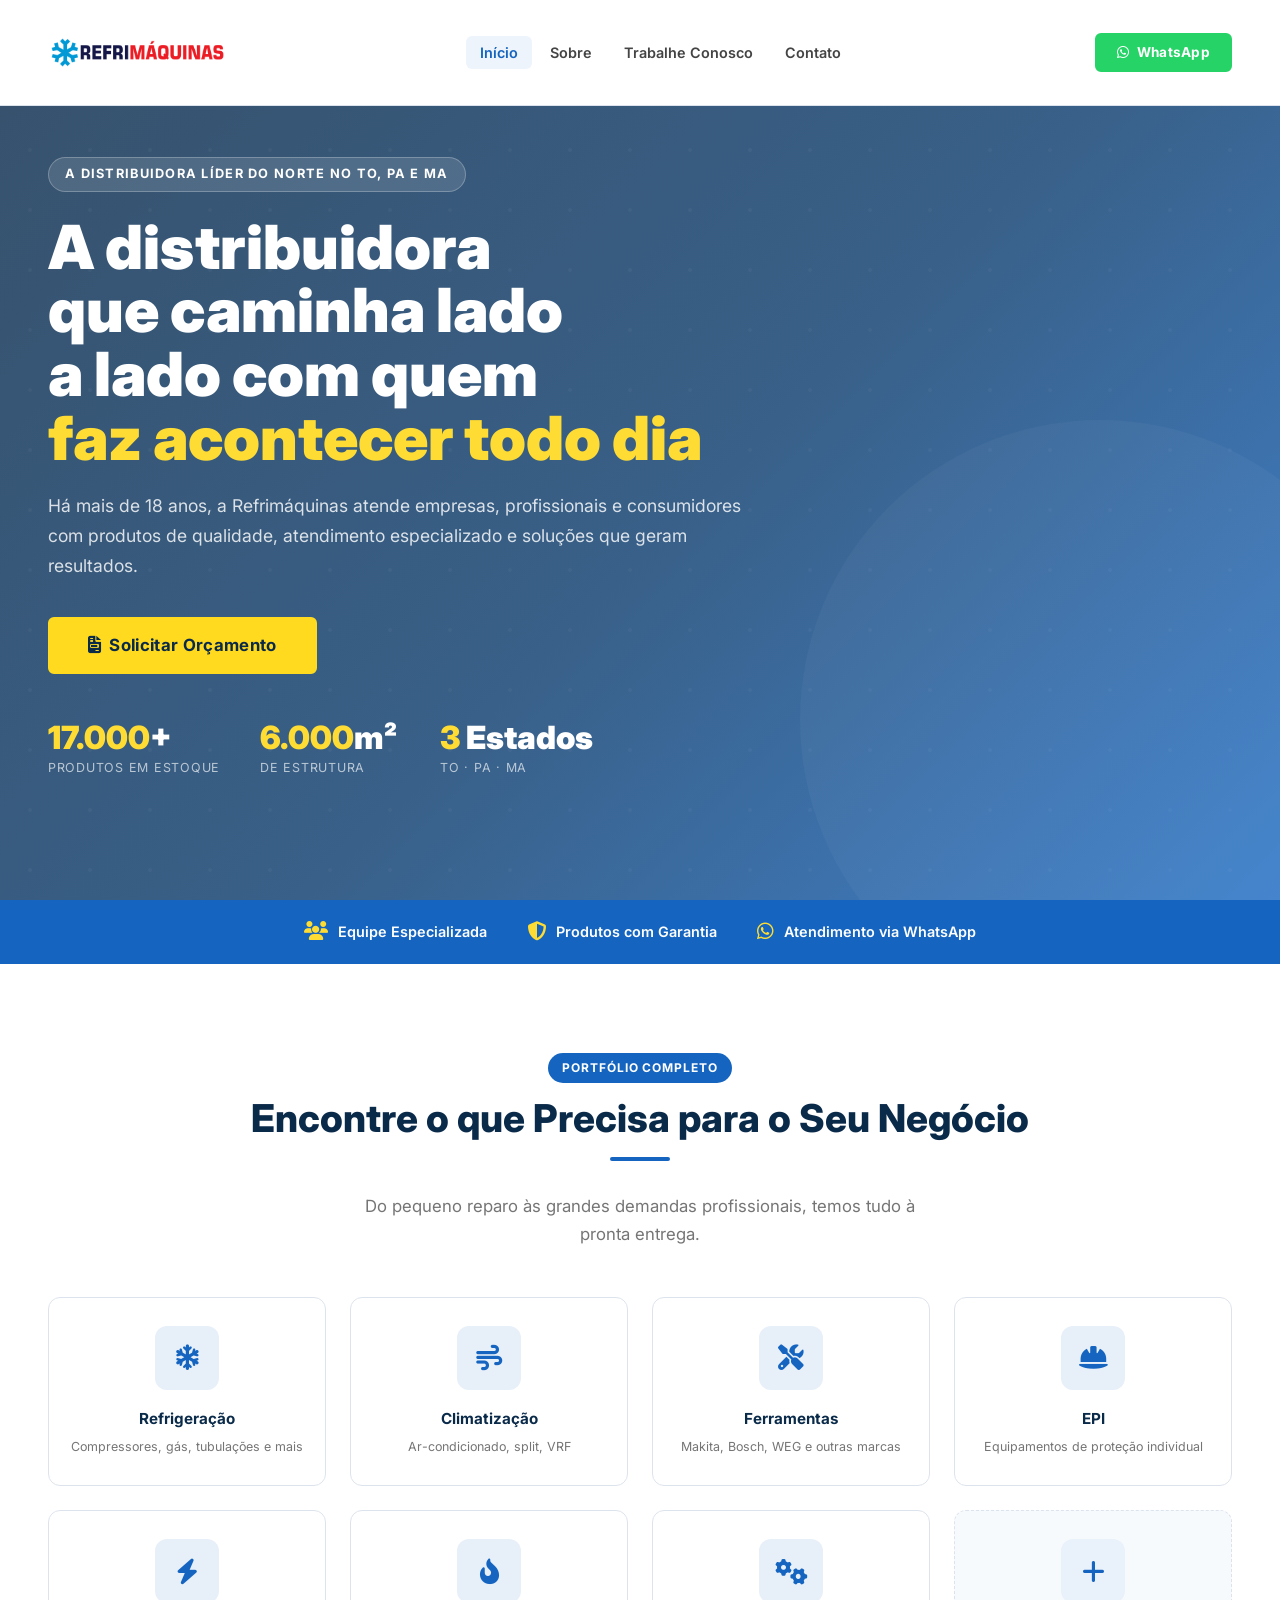
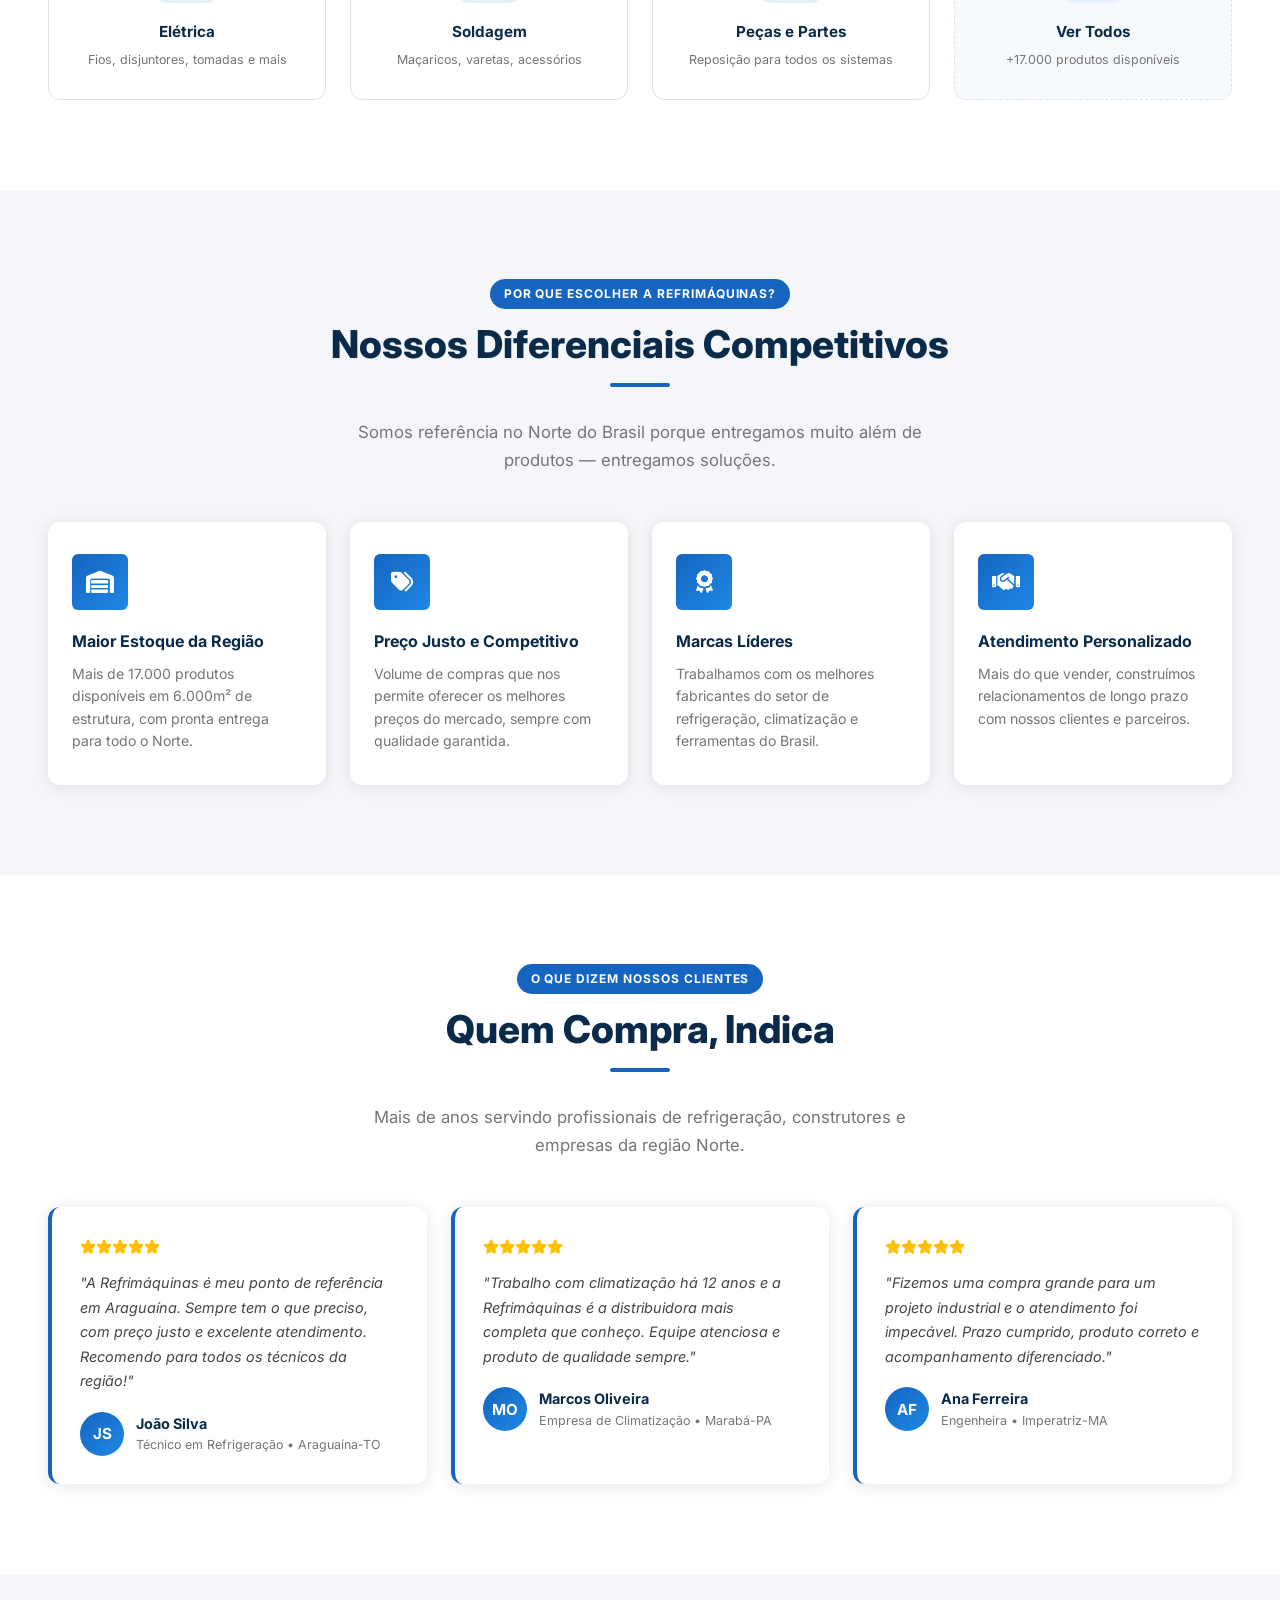
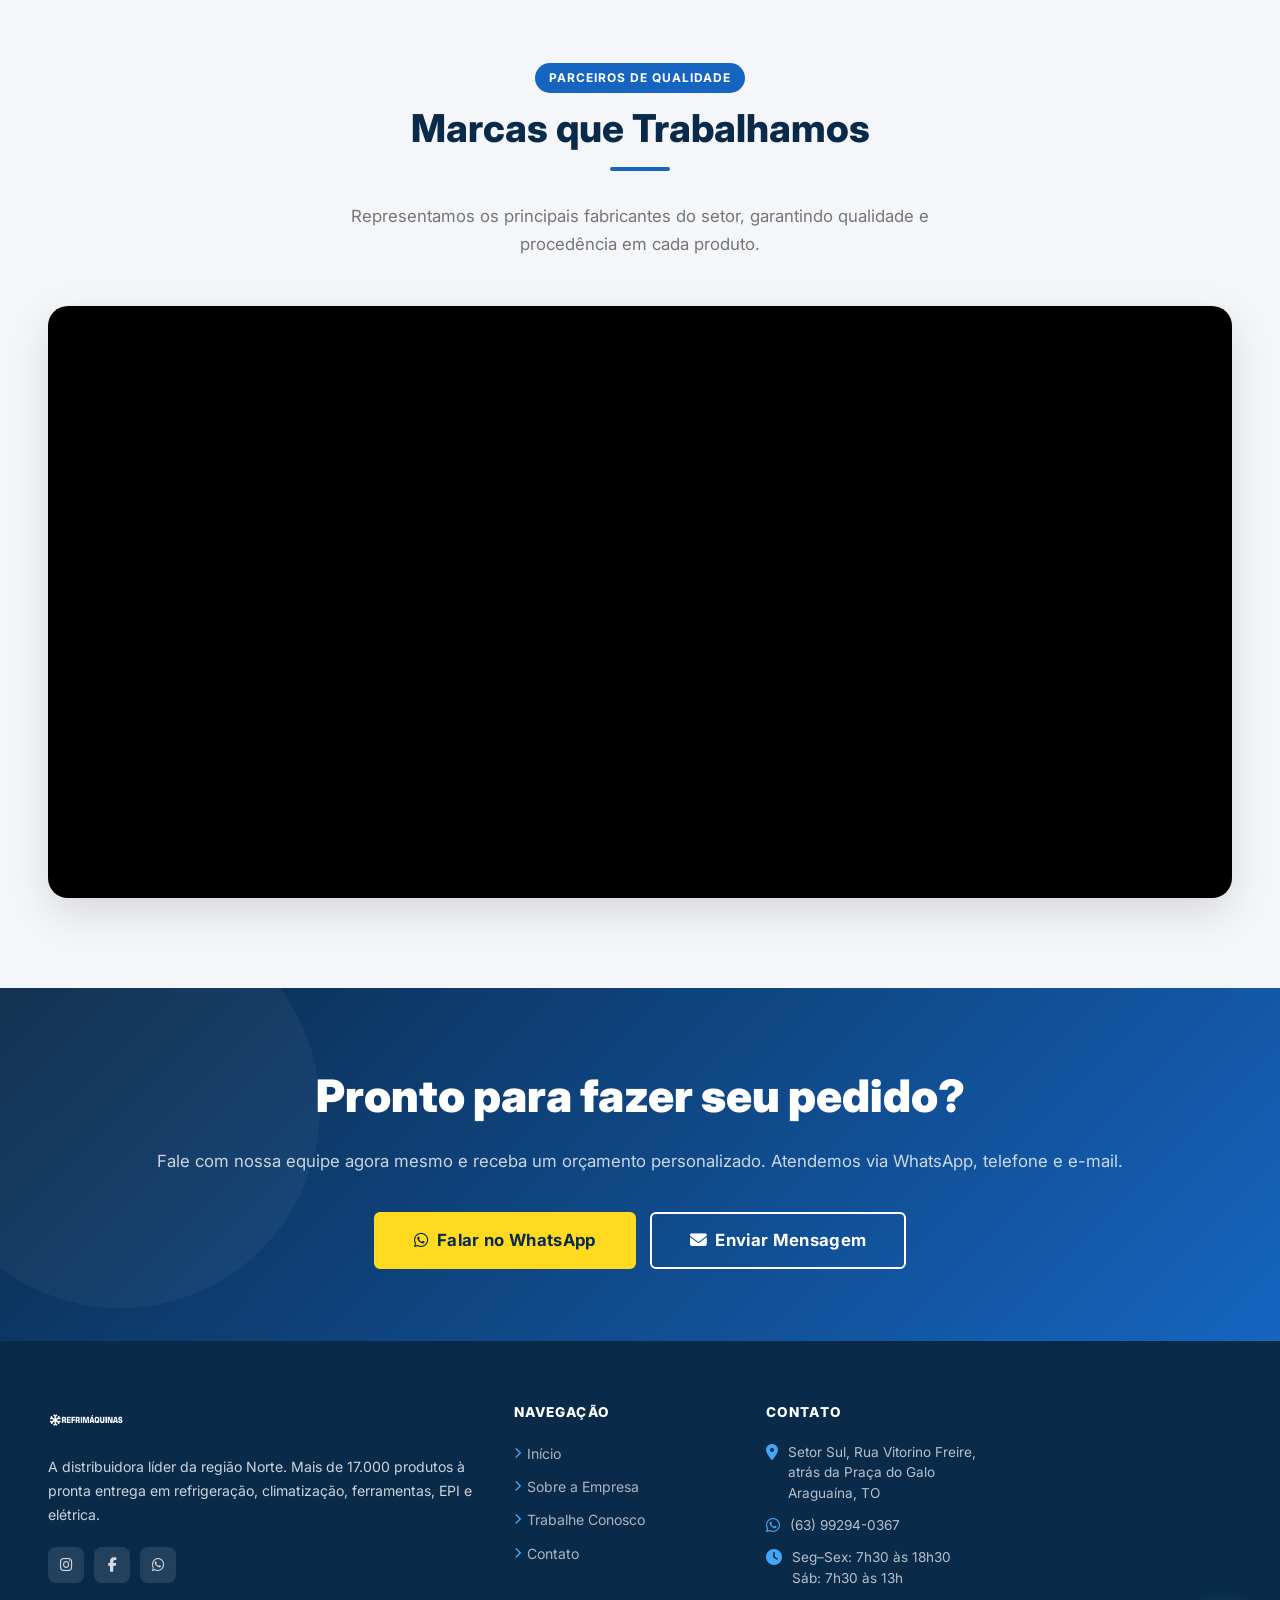
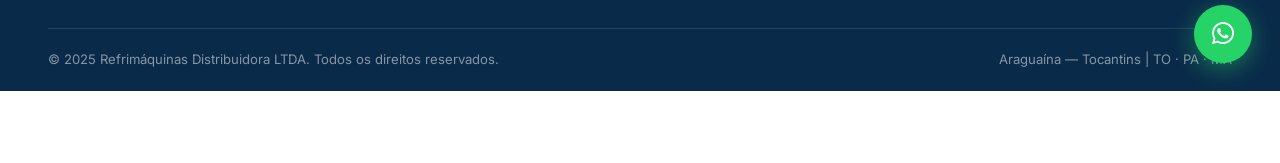
==== index.html @ 296f4c6d "Add files via upload" ====
<!DOCTYPE html>
<html lang="pt-BR">
<head>
  <meta charset="UTF-8" />
  <meta name="viewport" content="width=device-width, initial-scale=1.0" />
  <meta name="description" content="Refrimáquinas Distribuidora — A maior distribuidora de peças e equipamentos para refrigeração, climatização, ferramentas, EPI e elétrica da região Norte. +17.000 produtos à pronta entrega em Araguaína-TO." />
  <meta name="keywords" content="refrigeração, climatização, compressores, ferramentas, EPI, elétrica, distribuidora, Araguaína, Tocantins, Pará, Maranhão" />
  <meta property="og:title" content="Refrimáquinas Distribuidora — Líder em Refrigeração no Norte" />
  <meta property="og:description" content="+17.000 produtos à pronta entrega. A maior distribuidora da região Norte. Refrigeração, Máquinas, Ferramentas, EPI e Elétrica." />
  <meta property="og:type" content="website" />
  <title>Refrimáquinas Distribuidora | Refrigeração, Ferramentas e Equipamentos — Araguaína-TO</title>

  <!-- Fonts & Icons -->
  <link rel="preconnect" href="https://fonts.googleapis.com" />
  <link rel="preconnect" href="https://fonts.gstatic.com" crossorigin />
  <link href="https://fonts.googleapis.com/css2?family=Inter:wght@400;500;600;700;800;900&display=swap" rel="stylesheet" />
  <link rel="stylesheet" href="https://cdn.jsdelivr.net/npm/@fortawesome/fontawesome-free@6.4.0/css/all.min.css" />

  <!-- Estilos -->
  <link rel="stylesheet" href="css/style.css" />
</head>
<body>

<!-- ========== NAVBAR ========== -->
<nav class="navbar" role="navigation" aria-label="Menu principal">
  <div class="container">
    <div class="navbar-inner">

      <a href="index.html" class="navbar-logo" aria-label="Refrimáquinas - Página inicial">
        <img src="img/logo.png" alt="Refrimáquinas Distribuidora" class="navbar-logo-img" />
      </a>

      <ul class="navbar-menu">
        <li><a href="index.html" class="ativo">Início</a></li>
        <li><a href="sobre.html">Sobre</a></li>
        <!-- <li><a href="produtos.html">Produtos</a></li> -->
        <!-- <li><a href="blog.html">Blog</a></li> -->
        <li><a href="trabalhe-conosco.html">Trabalhe Conosco</a></li>
        <li><a href="contato.html">Contato</a></li>
      </ul>

      <div class="navbar-cta">
        <a href="https://wa.me/5563992940367" target="_blank" rel="noopener" class="btn btn-whatsapp btn-sm">
          <i class="fab fa-whatsapp"></i> WhatsApp
        </a>
      </div>

      <button class="navbar-toggle" aria-label="Abrir menu" aria-expanded="false">
        <i class="fas fa-bars"></i>
      </button>
    </div>
  </div>

  <!-- Mobile menu -->
  <nav class="mobile-menu" aria-label="Menu mobile">
    <a href="index.html">Início</a>
    <a href="sobre.html">Sobre</a>
    <!-- <a href="produtos.html">Produtos</a> -->
    <a href="blog.html">Blog</a>
    <a href="trabalhe-conosco.html">Trabalhe Conosco</a>
    <a href="contato.html">Contato</a>
    <div class="mobile-menu-cta">
      <a href="https://wa.me/5563992940367" target="_blank" rel="noopener" class="btn btn-whatsapp">
        <i class="fab fa-whatsapp"></i> Falar no WhatsApp
      </a>
      <a href="contato.html" class="btn btn-outline-azul">Solicitar Orçamento</a>
    </div>
  </nav>
</nav>

<!-- ========== HERO ========== -->
<section class="hero" aria-label="Apresentação da empresa">
  <div class="container">
    <div class="hero-content">
      <div class="hero-badge">
        A Distribuidora Líder do Norte no TO, PA e MA
      </div>

      <h1 class="hero-title">
        <span class="hero-title-line">A distribuidora</span>
        <span class="hero-title-line">que caminha lado a lado com quem</span>
        <span class="hero-title-line hero-title-highlight">faz acontecer todo dia</span>
      </h1>

      <p class="hero-desc">
        Há mais de 18 anos, a Refrimáquinas atende empresas, profissionais e consumidores com produtos de qualidade, atendimento especializado e soluções que geram resultados.
      </p>

      <div class="hero-cta">
        <a href="contato.html" class="btn btn-laranja btn-lg">
          <i class="fas fa-file-invoice"></i> Solicitar Orçamento
        </a>
        <!-- <a href="produtos.html" class="btn btn-outline btn-lg">
          <i class="fas fa-box-open"></i> Ver Produtos
        </a> -->
      </div>

      <div class="hero-stats">
        <div class="hero-stat">
          <div class="hero-stat-num"><span data-target="17000" data-suffix="">17.000</span><span style="color:var(--branco);">+</span></div>
          <div class="hero-stat-label">Produtos em estoque</div>
        </div>
        <div class="hero-stat">
          <div class="hero-stat-num"><span data-target="6000" data-suffix="">6.000</span>m²</div>
          <div class="hero-stat-label">De estrutura</div>
        </div>
        <div class="hero-stat">
          <div class="hero-stat-num"><span data-target="3" data-suffix="">3</span> Estados</div>
          <div class="hero-stat-label">TO · PA · MA</div>
        </div>
      </div>
    </div>
  </div>


</section>

<!-- ========== BENEFITS STRIP ========== -->
<div class="benefits-strip" aria-label="Diferenciais rápidos">
  <div class="container">
    <div class="benefits-strip-inner" style="justify-content:center;">
      <div class="benefit-item"><i class="fas fa-users"></i> Equipe Especializada</div>
      <div class="benefit-item"><i class="fas fa-shield-halved"></i> Produtos com Garantia</div>
      <div class="benefit-item"><i class="fab fa-whatsapp"></i> Atendimento via WhatsApp</div>
    </div>
  </div>
</div>

<!-- ========== CATEGORIAS ========== -->
<section class="section-padding" aria-labelledby="cats-title">
  <div class="container">
    <div class="text-center">
      <span class="badge">Portfólio Completo</span>
      <h2 class="section-title" id="cats-title">Encontre o que Precisa para o Seu Negócio</h2>
      <div class="divider"></div>
      <p class="section-subtitle">Do pequeno reparo às grandes demandas profissionais, temos tudo à pronta entrega.</p>
    </div>

    <div class="cats-grid animate-on-scroll">
      <a href="https://wa.me/5563992940367?text=Olá! Tenho interesse em produtos de Refrigeração." target="_blank" rel="noopener" class="cat-card">
        <div class="cat-icon"><i class="fas fa-snowflake"></i></div>
        <div class="cat-name">Refrigeração</div>
        <div class="cat-count">Compressores, gás, tubulações e mais</div>
      </a>
      <a href="https://wa.me/5563992940367?text=Olá! Tenho interesse em produtos de Climatização." target="_blank" rel="noopener" class="cat-card">
        <div class="cat-icon"><i class="fas fa-wind"></i></div>
        <div class="cat-name">Climatização</div>
        <div class="cat-count">Ar-condicionado, split, VRF</div>
      </a>
      <a href="https://wa.me/5563992940367?text=Olá! Tenho interesse em Ferramentas." target="_blank" rel="noopener" class="cat-card">
        <div class="cat-icon"><i class="fas fa-screwdriver-wrench"></i></div>
        <div class="cat-name">Ferramentas</div>
        <div class="cat-count">Makita, Bosch, WEG e outras marcas</div>
      </a>
      <a href="https://wa.me/5563992940367?text=Olá! Tenho interesse na linha de EPIs." target="_blank" rel="noopener" class="cat-card">
        <div class="cat-icon"><i class="fas fa-hard-hat"></i></div>
        <div class="cat-name">EPI</div>
        <div class="cat-count">Equipamentos de proteção individual</div>
      </a>
      <a href="https://wa.me/5563992940367?text=Olá! Tenho interesse em materiais Elétricos." target="_blank" rel="noopener" class="cat-card">
        <div class="cat-icon"><i class="fas fa-bolt"></i></div>
        <div class="cat-name">Elétrica</div>
        <div class="cat-count">Fios, disjuntores, tomadas e mais</div>
      </a>
      <a href="https://wa.me/5563992940367?text=Olá! Tenho interesse em itens de Soldagem." target="_blank" rel="noopener" class="cat-card">
        <div class="cat-icon"><i class="fas fa-fire-flame-curved"></i></div>
        <div class="cat-name">Soldagem</div>
        <div class="cat-count">Maçaricos, varetas, acessórios</div>
      </a>
      <a href="https://wa.me/5563992940367?text=Olá! Tenho interesse em Peças e Partes." target="_blank" rel="noopener" class="cat-card">
        <div class="cat-icon"><i class="fas fa-gears"></i></div>
        <div class="cat-name">Peças e Partes</div>
        <div class="cat-count">Reposição para todos os sistemas</div>
      </a>
      <a href="https://wa.me/5563992940367?text=Olá! Gostaria de consultar o catálogo completo de produtos." target="_blank" rel="noopener" class="cat-card" style="border-style: dashed; background: rgba(21,101,192,.03);">
        <div class="cat-icon" style="background:rgba(21,101,192,.06)"><i class="fas fa-plus"></i></div>
        <div class="cat-name">Ver Todos</div>
        <div class="cat-count">+17.000 produtos disponíveis</div>
      </a>
    </div>
  </div>
</section>

<!-- ========== DIFERENCIAIS ========== -->
<section class="section-padding diferenciais-bg" aria-labelledby="dif-title">
  <div class="container">
    <div class="text-center">
      <span class="badge badge-laranja">Por que escolher a Refrimáquinas?</span>
      <h2 class="section-title" id="dif-title">Nossos Diferenciais Competitivos</h2>
      <div class="divider"></div>
      <p class="section-subtitle">Somos referência no Norte do Brasil porque entregamos muito além de produtos — entregamos soluções.</p>
    </div>

    <div class="dif-grid animate-on-scroll">
      <div class="dif-card">
        <div class="dif-icon"><i class="fas fa-warehouse"></i></div>
        <div class="dif-title">Maior Estoque da Região</div>
        <div class="dif-desc">Mais de 17.000 produtos disponíveis em 6.000m² de estrutura, com pronta entrega para todo o Norte.</div>
      </div>

      <div class="dif-card">
        <div class="dif-icon"><i class="fas fa-tags"></i></div>
        <div class="dif-title">Preço Justo e Competitivo</div>
        <div class="dif-desc">Volume de compras que nos permite oferecer os melhores preços do mercado, sempre com qualidade garantida.</div>
      </div>
      <div class="dif-card">
        <div class="dif-icon"><i class="fas fa-award"></i></div>
        <div class="dif-title">Marcas Líderes</div>
        <div class="dif-desc">Trabalhamos com os melhores fabricantes do setor de refrigeração, climatização e ferramentas do Brasil.</div>
      </div>
      <div class="dif-card">
        <div class="dif-icon"><i class="fas fa-handshake"></i></div>
        <div class="dif-title">Atendimento Personalizado</div>
        <div class="dif-desc">Mais do que vender, construímos relacionamentos de longo prazo com nossos clientes e parceiros.</div>
      </div>
    </div>
  </div>
</section>

<!-- ========== DEPOIMENTOS ========== -->
<section class="section-padding" aria-labelledby="depo-title">
  <div class="container">
    <div class="text-center">
      <span class="badge">O que dizem nossos clientes</span>
      <h2 class="section-title" id="depo-title">Quem Compra, Indica</h2>
      <div class="divider"></div>
      <p class="section-subtitle">Mais de anos servindo profissionais de refrigeração, construtores e empresas da região Norte.</p>
    </div>

    <div class="depo-grid animate-on-scroll">
      <article class="depo-card">
        <div class="depo-stars"><i class="fas fa-star"></i><i class="fas fa-star"></i><i class="fas fa-star"></i><i class="fas fa-star"></i><i class="fas fa-star"></i></div>
        <p class="depo-text">"A Refrimáquinas é meu ponto de referência em Araguaína. Sempre tem o que preciso, com preço justo e excelente atendimento. Recomendo para todos os técnicos da região!"</p>
        <div class="depo-autor">
          <div class="depo-avatar">JS</div>
          <div>
            <div class="depo-nome">João Silva</div>
            <div class="depo-cargo">Técnico em Refrigeração • Araguaína-TO</div>
          </div>
        </div>
      </article>

      <article class="depo-card">
        <div class="depo-stars"><i class="fas fa-star"></i><i class="fas fa-star"></i><i class="fas fa-star"></i><i class="fas fa-star"></i><i class="fas fa-star"></i></div>
        <p class="depo-text">"Trabalho com climatização há 12 anos e a Refrimáquinas é a distribuidora mais completa que conheço. Equipe atenciosa e produto de qualidade sempre."</p>
        <div class="depo-autor">
          <div class="depo-avatar">MO</div>
          <div>
            <div class="depo-nome">Marcos Oliveira</div>
            <div class="depo-cargo">Empresa de Climatização • Marabá-PA</div>
          </div>
        </div>
      </article>

      <article class="depo-card">
        <div class="depo-stars"><i class="fas fa-star"></i><i class="fas fa-star"></i><i class="fas fa-star"></i><i class="fas fa-star"></i><i class="fas fa-star"></i></div>
        <p class="depo-text">"Fizemos uma compra grande para um projeto industrial e o atendimento foi impecável. Prazo cumprido, produto correto e acompanhamento diferenciado."</p>
        <div class="depo-autor">
          <div class="depo-avatar">AF</div>
          <div>
            <div class="depo-nome">Ana Ferreira</div>
            <div class="depo-cargo">Engenheira • Imperatriz-MA</div>
          </div>
        </div>
      </article>
    </div>
  </div>
</section>

<!-- ========== MARCAS ========== -->
<section class="section-padding diferenciais-bg" aria-labelledby="marcas-title">
  <div class="container text-center">
    <span class="badge">Parceiros de Qualidade</span>
    <h2 class="section-title" id="marcas-title">Marcas que Trabalhamos</h2>
    <div class="divider"></div>
    <p class="section-subtitle">Representamos os principais fabricantes do setor, garantindo qualidade e procedência em cada produto.</p>

    <div class="brands-video-wrap">
      <video src="img/video-marcas.mp4" autoplay loop muted playsinline class="brands-video"></video>
    </div>
  </div>
</section>

<!-- ========== CTA BANNER ========== -->
<section class="cta-banner" aria-label="Chamada para ação">
  <div class="container" style="position:relative;z-index:2">
    <p class="cta-banner-title">Pronto para fazer seu pedido?</p>
    <p class="cta-banner-sub">Fale com nossa equipe agora mesmo e receba um orçamento personalizado. Atendemos via WhatsApp, telefone e e-mail.</p>
    <div class="cta-banner-btns">
      <a href="https://wa.me/5563992940367" target="_blank" rel="noopener" class="btn btn-laranja btn-lg">
        <i class="fab fa-whatsapp"></i> Falar no WhatsApp
      </a>
      <a href="contato.html" class="btn btn-outline btn-lg">
        <i class="fas fa-envelope"></i> Enviar Mensagem
      </a>
    </div>
  </div>
</section>

<!-- ========== FOOTER ========== -->
<footer aria-label="Rodapé">
  <div class="footer-main">
    <div class="container">
      <div class="footer-grid">
        <div class="footer-brand">
          <div class="footer-logo"><img src="img/logo.png" alt="Refrimáquinas" style="height:38px;width:auto;filter:brightness(0) invert(1);" /></div>
          <p class="footer-desc">A distribuidora líder da região Norte. Mais de 17.000 produtos à pronta entrega em refrigeração, climatização, ferramentas, EPI e elétrica.</p>
          <div class="footer-social">
            <a href="https://www.instagram.com/refrimaquinas.distribuidora/" target="_blank" rel="noopener" aria-label="Instagram"><i class="fab fa-instagram"></i></a>
            <a href="https://www.facebook.com/LojadoRefrigerista/" target="_blank" rel="noopener" aria-label="Facebook"><i class="fab fa-facebook-f"></i></a>
            <a href="https://wa.me/5563992940367" target="_blank" rel="noopener" aria-label="WhatsApp"><i class="fab fa-whatsapp"></i></a>
          </div>
        </div>

        <nav class="footer-col" aria-label="Links do site">
          <div class="footer-col-title">Navegação</div>
          <ul>
            <li><a href="index.html"><i class="fas fa-chevron-right"></i> Início</a></li>
            <li><a href="sobre.html"><i class="fas fa-chevron-right"></i> Sobre a Empresa</a></li>
            <!-- <li><a href="produtos.html"><i class="fas fa-chevron-right"></i> Produtos</a></li> -->
            <!-- <li><a href="blog.html"><i class="fas fa-chevron-right"></i> Blog Técnico</a></li> -->
            <li><a href="trabalhe-conosco.html"><i class="fas fa-chevron-right"></i> Trabalhe Conosco</a></li>
            <li><a href="contato.html"><i class="fas fa-chevron-right"></i> Contato</a></li>
          </ul>
        </nav>

        <!--
        <nav class="footer-col" aria-label="Categorias de produtos">
          <div class="footer-col-title">Produtos</div>
          <ul>
            <li><a href="produtos.html?cat=refrigeracao"><i class="fas fa-chevron-right"></i> Refrigeração</a></li>
            <li><a href="produtos.html?cat=climatizacao"><i class="fas fa-chevron-right"></i> Climatização</a></li>
            <li><a href="produtos.html?cat=ferramentas"><i class="fas fa-chevron-right"></i> Ferramentas</a></li>
            <li><a href="produtos.html?cat=epi"><i class="fas fa-chevron-right"></i> EPI</a></li>
            <li><a href="produtos.html?cat=eletrica"><i class="fas fa-chevron-right"></i> Elétrica</a></li>
            <li><a href="produtos.html?cat=soldagem"><i class="fas fa-chevron-right"></i> Soldagem</a></li>
          </ul>
        </nav>
        -->

        <address class="footer-col" style="font-style:normal">
          <div class="footer-col-title">Contato</div>
          <div class="footer-contact-list">
            <div class="footer-contact-item">
              <i class="fas fa-map-marker-alt"></i>
              <span>Setor Sul, Rua Vitorino Freire, atrás da Praça do Galo<br />Araguaína, TO</span>
            </div>
            <div class="footer-contact-item">
              <i class="fab fa-whatsapp"></i>
              <span><a href="https://wa.me/5563992940367" target="_blank" rel="noopener">(63) 99294-0367</a></span>
            </div>
            <div class="footer-contact-item">
              <i class="fas fa-clock"></i>
              <span>Seg–Sex: 7h30 às 18h30<br />Sáb: 7h30 às 13h</span>
            </div>
          </div>
        </address>
      </div>
    </div>
  </div>

  <div class="container">
    <div class="footer-bottom">
      <p>© 2025 Refrimáquinas Distribuidora LTDA. Todos os direitos reservados.</p>
      <p>Araguaína — Tocantins | TO · PA · MA</p>
    </div>
  </div>
</footer>

<!-- WhatsApp float -->
<a href="https://wa.me/5563992940367" target="_blank" rel="noopener" class="whatsapp-float" aria-label="Falar no WhatsApp">
  <i class="fab fa-whatsapp"></i>
</a>

<!-- Scroll to top -->
<button class="scroll-top" aria-label="Voltar ao topo"><i class="fas fa-chevron-up"></i></button>

<!-- Toast -->
<div class="toast" role="alert" aria-live="polite"></div>

<script src="js/main.js"></script>
</body>
</html>
---- css/style.css ----
/* ============================================================
   REFRIMÁQUINAS DISTRIBUIDORA — Estilos Globais
   ============================================================ */

/* ---------- Variáveis de cor e tipografia ---------- */
:root {
  --azul-escuro:   #0a2a4a;
  --azul-medio:    #0d3d6e;
  --azul-primario: #1565c0;
  --azul-claro:    #1e88e5;
  --azul-acento:   #42a5f5;
  --amarelo:       #FFDA1F;
  --amarelo-claro: #FFDC33;
  --laranja:       #f57c00;
  --laranja-claro: #ffa726;
  --cinza-escuro:  #1e1e1e;
  --cinza-medio:   #444444;
  --cinza-claro:   #757575;
  --cinza-bg:      #f4f6f9;
  --cinza-borda:   #dde3ec;
  --branco:        #ffffff;
  --sombra-leve:   0 2px 16px rgba(0,0,0,.10);
  --sombra-media:  0 6px 30px rgba(0,0,0,.16);
  --radius-sm:     6px;
  --radius-md:     12px;
  --radius-lg:     20px;
  --transicao:     .28s ease;
  --fonte-principal: 'Inter', sans-serif;
  --container-max: 1600px;
  --section-space: clamp(64px, 7vw, 96px);
  --section-space-sm: clamp(40px, 5vw, 64px);
}

/* ---------- Reset e base ---------- */
*, *::before, *::after { box-sizing: border-box; margin: 0; padding: 0; }

html { scroll-behavior: smooth; font-size: 16px; }

body {
  font-family: var(--fonte-principal);
  color: var(--cinza-escuro);
  background: var(--branco);
  line-height: 1.65;
  -webkit-font-smoothing: antialiased;
  overflow-x: hidden;
  opacity: 1;
  transform: translateY(0);
  filter: blur(0);
}

body.page-is-leaving {
  pointer-events: none;
}

@keyframes pageFadeIn {
  from {
    opacity: 0;
    transform: translateY(10px);
    filter: blur(2px);
  }
  to {
    opacity: 1;
    transform: translateY(0);
    filter: blur(0);
  }
}

@media (prefers-reduced-motion: no-preference) {
  body {
    animation: pageFadeIn .26s ease both;
  }

  body.page-is-leaving {
    animation: none;
    transition: opacity .18s ease, transform .18s ease, filter .18s ease;
    opacity: 0;
    transform: translateY(-8px);
    filter: blur(2px);
  }
}

img, iframe, video, svg { max-width: 100%; height: auto; display: block; }
a  { text-decoration: none; color: inherit; }
ul { list-style: none; }
button { cursor: pointer; font-family: inherit; }

h1, h2, h3, .hero-title, .section-title, .page-hero-title, .cta-banner-title {
  text-wrap: balance;
}

p, .section-subtitle, .hero-desc, .depo-text, .footer-desc, .blog-card-desc,
.product-card-desc, .beneficio-desc, .valor-desc, .timeline-desc {
  overflow-wrap: anywhere;
}

/* ---------- Utilitários gerais ---------- */
.container {
  width: 100%;
  max-width: var(--container-max);
  margin: 0 auto;
  padding: 0 clamp(18px, 4vw, 48px);
}

.section-padding { padding: var(--section-space) 0; }
.section-padding-sm { padding: var(--section-space-sm) 0; }

.text-center { text-align: center; }
.text-white  { color: var(--branco); }

.badge {
  display: inline-block;
  background: var(--azul-primario);
  color: var(--branco);
  font-size: .75rem;
  font-weight: 700;
  letter-spacing: .08em;
  text-transform: uppercase;
  padding: 5px 14px;
  border-radius: 100px;
  margin-bottom: 12px;
}

.section-title {
  font-size: clamp(1.7rem, 3vw, 2.5rem);
  font-weight: 800;
  line-height: 1.2;
  color: var(--azul-escuro);
  margin-bottom: 16px;
}

.section-subtitle {
  font-size: 1.05rem;
  color: var(--cinza-claro);
  max-width: 600px;
  margin: 0 auto 48px;
}

.divider {
  width: 60px;
  height: 4px;
  background: var(--azul-primario);
  border-radius: 4px;
  margin: 16px auto 32px;
}
.divider-left { margin-left: 0; }

/* ---------- Botões ---------- */
.btn {
  display: inline-flex;
  align-items: center;
  justify-content: center;
  gap: 8px;
  padding: 13px 30px;
  border-radius: var(--radius-sm);
  font-size: .95rem;
  font-weight: 700;
  letter-spacing: .02em;
  line-height: 1.3;
  text-align: center;
  transition: all var(--transicao);
  border: 2px solid transparent;
  white-space: normal;
}

.btn-primario {
  background: var(--azul-primario);
  color: var(--branco);
  border-color: var(--azul-primario);
}
.btn-primario:hover {
  background: var(--azul-medio);
  border-color: var(--azul-medio);
  transform: translateY(-2px);
  box-shadow: 0 6px 20px rgba(21,101,192,.35);
}

.btn-laranja {
  background: var(--amarelo);
  color: var(--azul-escuro);
  border-color: var(--amarelo);
  font-weight: 700;
}
.btn-laranja:hover {
  background: var(--amarelo-claro);
  border-color: var(--amarelo-claro);
  color: var(--azul-escuro);
  transform: translateY(-2px);
  box-shadow: 0 6px 20px rgba(255, 218, 31, .4);
}

/* Botão WhatsApp verde */
.btn-whatsapp {
  background: #25d366;
  color: var(--branco);
  border-color: #25d366;
}
.btn-whatsapp:hover {
  background: #1ebe5d;
  border-color: #1ebe5d;
  transform: translateY(-2px);
  box-shadow: 0 6px 20px rgba(37,211,102,.45);
}

.btn-outline {
  background: transparent;
  color: var(--branco);
  border-color: var(--branco);
}
.btn-outline:hover {
  background: var(--branco);
  color: var(--azul-primario);
  transform: translateY(-2px);
}

.btn-outline-azul {
  background: transparent;
  color: var(--azul-primario);
  border-color: var(--azul-primario);
}
.btn-outline-azul:hover {
  background: var(--azul-primario);
  color: var(--branco);
  transform: translateY(-2px);
}

.btn-lg { padding: 16px 38px; font-size: 1.05rem; }
.btn-sm { padding: 9px 20px; font-size: .85rem; }

/* ---------- Navbar ---------- */
.navbar {
  position: fixed;
  top: 0; left: 0; right: 0;
  z-index: 1000;
  background: var(--branco);
  border-bottom: 1px solid var(--cinza-borda);
  transition: box-shadow var(--transicao);
}
.navbar.scrolled { box-shadow: 0 4px 24px rgba(0,0,0,.12); }

.navbar-inner {
  display: flex;
  align-items: center;
  justify-content: space-between;
  min-height: 105px;
  gap: 24px;
}

.navbar-logo {
  display: flex;
  align-items: center;
  gap: 10px;
  font-size: 1.35rem;
  font-weight: 800;
  color: var(--azul-escuro);
  flex-shrink: 0;
}
.navbar-logo span { color: var(--azul-primario); }
.logo-icon {
  width: 40px; height: 40px;
  background: var(--azul-primario);
  border-radius: 8px;
  display: flex; align-items: center; justify-content: center;
  color: var(--branco);
  font-size: 1.2rem;
}
/* Logo PNG na navbar */
.navbar-logo-img {
  height: clamp(64px, 7vw, 95px);
  width: auto;
  max-width: clamp(190px, 22vw, 360px);
  object-fit: contain;
  display: block;
}
a.navbar-logo {
  padding: 0;
}

.navbar-menu {
  display: flex;
  align-items: center;
  gap: 4px;
}
.navbar-menu a {
  font-size: .9rem;
  font-weight: 600;
  color: var(--cinza-medio);
  padding: 8px 14px;
  border-radius: var(--radius-sm);
  transition: all var(--transicao);
}
.navbar-menu a:hover,
.navbar-menu a.ativo {
  color: var(--azul-primario);
  background: rgba(21,101,192,.07);
}

.navbar-cta { display: flex; align-items: center; gap: 10px; }

.navbar-toggle {
  display: none;
  background: none;
  border: none;
  font-size: 1.5rem;
  color: var(--azul-escuro);
  padding: 4px;
}

/* Mobile menu */
.mobile-menu {
  display: none;
  flex-direction: column;
  background: var(--branco);
  border-top: 1px solid var(--cinza-borda);
  padding: 12px 20px 20px;
  gap: 4px;
  box-shadow: 0 18px 35px rgba(10, 42, 74, .08);
}
.mobile-menu.aberto { display: flex; }
.mobile-menu a {
  font-size: .95rem;
  font-weight: 600;
  color: var(--cinza-medio);
  padding: 11px 14px;
  border-radius: var(--radius-sm);
  transition: all var(--transicao);
}
.mobile-menu a:hover,
.mobile-menu a.ativo {
  background: rgba(21,101,192,.08);
  color: var(--azul-primario);
}
.mobile-menu-cta { margin-top: 8px; display: flex; flex-direction: column; gap: 8px; }

/* ---------- Hero ---------- */
.hero {
  min-height: min(960px, 100svh);
  /* Overlay azul com opacidade sobre a imagem fornecida */
  background: linear-gradient(135deg, rgba(10, 42, 74, 0.82) 0%, rgba(13, 61, 110, 0.82) 55%, rgba(21, 101, 192, 0.82) 100%),
              url('../img/hero-bg.jpg') center/cover no-repeat;
  display: flex;
  align-items: center;
  position: relative;
  overflow: hidden;
  padding-top: clamp(88px, 10vw, 120px);
  padding-bottom: clamp(48px, 8vw, 84px);
}
.hero::before {
  content: '';
  position: absolute;
  inset: 0;
  background: url("data:image/svg+xml,%3Csvg width='60' height='60' viewBox='0 0 60 60' xmlns='http://www.w3.org/2000/svg'%3E%3Cg fill='none' fill-rule='evenodd'%3E%3Cg fill='%23ffffff' fill-opacity='0.03'%3E%3Ccircle cx='30' cy='30' r='2'/%3E%3C/g%3E%3C/g%3E%3C/svg%3E");
  pointer-events: none;
}
.hero::after {
  content: '';
  position: absolute;
  right: -120px; bottom: -120px;
  width: 600px; height: 600px;
  background: rgba(255,255,255,.03);
  border-radius: 50%;
  pointer-events: none;
}

.hero-content { position: relative; z-index: 2; max-width: min(720px, 100%); }
.hero-badge {
  display: inline-flex; align-items: center; gap: 8px;
  background: rgba(255,255,255,.12);
  border: 1px solid rgba(255,255,255,.25);
  color: var(--branco);
  font-size: .8rem;
  font-weight: 700;
  letter-spacing: .1em;
  text-transform: uppercase;
  padding: 7px 16px;
  border-radius: 100px;
  margin-bottom: 24px;
  max-width: 100%;
  flex-wrap: wrap;
  line-height: 1.45;
}
.hero-badge i { color: var(--amarelo-claro); }

.hero-title {
  font-size: clamp(2.2rem, 5vw, 3.8rem);
  font-weight: 900;
  color: var(--branco);
  line-height: 1.05;
  margin-bottom: 20px;
}
.hero-title-line { display: block; }
.hero-title-highlight { color: var(--amarelo-claro); }

.hero-desc {
  font-size: 1.1rem;
  color: rgba(255,255,255,.82);
  margin-bottom: 36px;
  line-height: 1.7;
}

.hero-cta { display: flex; align-items: center; gap: 14px; flex-wrap: wrap; }
.hero-cta .btn { min-width: min(100%, 220px); }

.hero-stats {
  display: flex;
  gap: clamp(20px, 4vw, 40px);
  margin-top: 48px;
  flex-wrap: wrap;
}
.hero-stat { min-width: 140px; }
.hero-stat-num {
  font-size: 2rem;
  font-weight: 900;
  color: var(--branco);
  line-height: 1;
}
.hero-stat-num span { color: var(--amarelo-claro); }
.hero-stat-label {
  font-size: .78rem;
  color: rgba(255,255,255,.65);
  text-transform: uppercase;
  letter-spacing: .06em;
  margin-top: 4px;
}

/* Floating icons hero */
.hero-visual {
  position: absolute;
  right: 5%; top: 50%;
  transform: translateY(-50%);
  width: 420px;
  height: 420px;
  pointer-events: none;
  display: grid;
  grid-template-columns: repeat(3, 1fr);
  gap: 16px;
  align-items: center;
  justify-items: center;
}
.hero-icon-card {
  background: rgba(255,255,255,.08);
  border: 1px solid rgba(255,255,255,.15);
  border-radius: var(--radius-md);
  padding: 20px;
  text-align: center;
  color: var(--branco);
  backdrop-filter: blur(6px);
  animation: float 4s ease-in-out infinite;
}
.hero-icon-card:nth-child(2) { animation-delay: .7s; }
.hero-icon-card:nth-child(3) { animation-delay: 1.4s; }
.hero-icon-card:nth-child(4) { animation-delay: 2.1s; }
.hero-icon-card:nth-child(5) { animation-delay: .35s; }
.hero-icon-card:nth-child(6) { animation-delay: 1.75s; }
.hero-icon-card i { font-size: 2rem; margin-bottom: 6px; color: var(--azul-acento); }
.hero-icon-card p { font-size: .7rem; font-weight: 600; }

@keyframes float {
  0%, 100% { transform: translateY(0); }
  50%       { transform: translateY(-10px); }
}

/* ---------- Benefícios strip ---------- */
.benefits-strip {
  background: var(--azul-primario);
  padding: 20px 0;
}
.benefits-strip-inner {
  display: flex;
  align-items: center;
  justify-content: center;
  gap: clamp(20px, 4vw, 40px);
  flex-wrap: wrap;
}
.benefit-item {
  display: flex; align-items: center; gap: 10px;
  color: var(--branco);
  font-size: .9rem; font-weight: 600;
  text-align: center;
}
.benefit-item i { font-size: 1.2rem; color: var(--amarelo-claro); }

/* ---------- Seção categorias ---------- */
.cats-grid {
  display: grid;
  grid-template-columns: repeat(4, 1fr);
  gap: clamp(18px, 2vw, 24px);
}

.cat-card {
  background: var(--branco);
  border: 1px solid var(--cinza-borda);
  border-radius: var(--radius-md);
  padding: 28px 20px;
  text-align: center;
  transition: all var(--transicao);
  cursor: pointer;
}
.cat-card:hover {
  border-color: var(--azul-primario);
  transform: translateY(-5px);
  box-shadow: var(--sombra-media);
}
.cat-card:hover .cat-icon { background: var(--azul-primario); color: var(--branco); }
.cat-icon {
  width: 64px; height: 64px;
  background: rgba(21,101,192,.1);
  color: var(--azul-primario);
  border-radius: var(--radius-md);
  display: flex; align-items: center; justify-content: center;
  font-size: 1.6rem;
  margin: 0 auto 16px;
  transition: all var(--transicao);
}
.cat-name {
  font-size: .95rem;
  font-weight: 700;
  color: var(--azul-escuro);
  margin-bottom: 6px;
}
.cat-count {
  font-size: .78rem;
  color: var(--cinza-claro);
}

/* ---------- Diferenciais ---------- */
.diferenciais-bg { background: var(--cinza-bg); }

.dif-grid {
  display: grid;
  grid-template-columns: repeat(4, 1fr);
  gap: clamp(18px, 2vw, 24px);
}
.dif-card {
  background: var(--branco);
  border-radius: var(--radius-md);
  padding: 32px 24px;
  box-shadow: var(--sombra-leve);
  transition: all var(--transicao);
}
.dif-card:hover {
  transform: translateY(-4px);
  box-shadow: var(--sombra-media);
}
.dif-icon {
  width: 56px; height: 56px;
  background: linear-gradient(135deg, var(--azul-primario), var(--azul-claro));
  border-radius: var(--radius-sm);
  display: flex; align-items: center; justify-content: center;
  color: var(--branco);
  font-size: 1.4rem;
  margin-bottom: 18px;
}
.dif-title { font-size: 1rem; font-weight: 700; color: var(--azul-escuro); margin-bottom: 8px; }
.dif-desc  { font-size: .88rem; color: var(--cinza-claro); line-height: 1.6; }

/* ---------- Marcas ---------- */
.brands-grid {
  display: flex;
  align-items: center;
  justify-content: center;
  gap: 16px;
  flex-wrap: wrap;
  margin-top: 40px;
}
.brand-item {
  background: var(--cinza-bg);
  border: 1px solid var(--cinza-borda);
  border-radius: var(--radius-sm);
  padding: 16px 28px;
  font-size: .9rem;
  font-weight: 800;
  color: var(--cinza-medio);
  letter-spacing: .04em;
  transition: all var(--transicao);
  text-transform: uppercase;
}
.brand-item:hover {
  background: var(--azul-primario);
  color: var(--branco);
  border-color: var(--azul-primario);
  transform: scale(1.04);
}

/* ---------- Depoimentos ---------- */
.depo-grid {
  display: grid;
  grid-template-columns: repeat(3, 1fr);
  gap: clamp(18px, 2vw, 24px);
}
.depo-card {
  background: var(--branco);
  border-radius: var(--radius-md);
  padding: 28px;
  box-shadow: var(--sombra-leve);
  border-left: 4px solid var(--azul-primario);
  transition: all var(--transicao);
}
.depo-card:hover { transform: translateY(-4px); box-shadow: var(--sombra-media); }
.depo-stars { color: #ffc107; font-size: .9rem; margin-bottom: 12px; }
.depo-text {
  font-size: .9rem;
  color: var(--cinza-medio);
  line-height: 1.7;
  font-style: italic;
  margin-bottom: 18px;
}
.depo-autor { display: flex; align-items: center; gap: 12px; }
.depo-avatar {
  width: 44px; height: 44px;
  background: linear-gradient(135deg, var(--azul-primario), var(--azul-claro));
  border-radius: 50%;
  display: flex; align-items: center; justify-content: center;
  color: var(--branco); font-weight: 700; font-size: .95rem;
}
.depo-nome  { font-size: .9rem; font-weight: 700; color: var(--azul-escuro); }
.depo-cargo { font-size: .78rem; color: var(--cinza-claro); }

/* ---------- CTA Banner ---------- */
.cta-banner {
  background: linear-gradient(135deg, var(--azul-escuro) 0%, var(--azul-primario) 100%);
  padding: 72px 0;
  text-align: center;
  position: relative;
  overflow: hidden;
}
.cta-banner::before {
  content: '';
  position: absolute;
  left: -80px; top: -80px;
  width: 400px; height: 400px;
  background: rgba(255,255,255,.04);
  border-radius: 50%;
}
.cta-banner-title {
  font-size: clamp(1.8rem, 3.5vw, 3rem);
  font-weight: 900;
  color: var(--branco);
  margin-bottom: 14px;
}
.cta-banner-sub {
  font-size: 1.05rem;
  color: rgba(255,255,255,.78);
  margin-bottom: 36px;
}
.cta-banner-btns { display: flex; justify-content: center; gap: 14px; flex-wrap: wrap; }

/* ---------- Footer ---------- */
footer {
  background: var(--azul-escuro);
  color: rgba(255,255,255,.8);
}
.footer-main { padding: 60px 0 40px; }
.footer-grid {
  display: grid;
  grid-template-columns: 2fr 1fr 1fr 1fr;
  gap: clamp(24px, 3vw, 40px);
}
.footer-brand {}
.footer-logo {
  display: flex; align-items: center; gap: 10px;
  font-size: 1.25rem; font-weight: 800; color: var(--branco);
  margin-bottom: 16px;
}
.footer-logo span { color: var(--azul-acento); }
.footer-desc { font-size: .88rem; line-height: 1.7; margin-bottom: 20px; }
.footer-social { display: flex; gap: 10px; }
.footer-social a {
  width: 36px; height: 36px;
  background: rgba(255,255,255,.1);
  border-radius: 8px;
  display: flex; align-items: center; justify-content: center;
  font-size: .9rem;
  color: rgba(255,255,255,.8);
  transition: all var(--transicao);
}
.footer-social a:hover { background: var(--azul-primario); color: var(--branco); }

.footer-col-title {
  font-size: .85rem;
  font-weight: 800;
  text-transform: uppercase;
  letter-spacing: .08em;
  color: var(--branco);
  margin-bottom: 18px;
}
.footer-col ul li + li { margin-top: 10px; }
.footer-col ul li a {
  font-size: .88rem;
  color: rgba(255,255,255,.65);
  transition: color var(--transicao);
  display: flex; align-items: center; gap: 6px;
}
.footer-col ul li a:hover { color: var(--azul-acento); }
.footer-col ul li a i { font-size: .7rem; color: var(--azul-acento); }

.footer-contact-list { display: flex; flex-direction: column; gap: 12px; }
.footer-contact-item { display: flex; align-items: flex-start; gap: 10px; }
.footer-contact-item i { color: var(--azul-acento); margin-top: 2px; flex-shrink: 0; }
.footer-contact-item span { font-size: .85rem; color: rgba(255,255,255,.7); line-height: 1.5; }

.footer-bottom {
  border-top: 1px solid rgba(255,255,255,.1);
  padding: 20px 0;
  display: flex;
  align-items: center;
  justify-content: space-between;
  flex-wrap: wrap;
  gap: 10px;
}
.footer-bottom p { font-size: .82rem; color: rgba(255,255,255,.5); }

/* ---------- WhatsApp flutuante ---------- */
.whatsapp-float {
  position: fixed;
  bottom: 28px; right: 28px;
  z-index: 999;
  width: 58px; height: 58px;
  background: #25d366;
  border-radius: 50%;
  display: flex; align-items: center; justify-content: center;
  color: var(--branco);
  font-size: 1.6rem;
  box-shadow: 0 6px 24px rgba(37,211,102,.45);
  transition: all var(--transicao);
  animation: pulseWA 2.5s infinite;
}
.whatsapp-float:hover {
  background: #1ebe5d;
  transform: scale(1.12);
  box-shadow: 0 8px 30px rgba(37,211,102,.6);
}
@keyframes pulseWA {
  0%, 100% { box-shadow: 0 6px 24px rgba(37,211,102,.45); }
  50%       { box-shadow: 0 6px 36px rgba(37,211,102,.7), 0 0 0 10px rgba(37,211,102,.12); }
}

/* ---------- Page hero interno ---------- */
.page-hero {
  background: linear-gradient(135deg, var(--azul-escuro) 0%, var(--azul-medio) 100%);
  padding: clamp(120px, 14vw, 152px) 0 clamp(56px, 6vw, 80px);
  text-align: center;
}
.page-hero-title {
  font-size: clamp(2rem, 4vw, 3.2rem);
  font-weight: 900;
  color: var(--branco);
  margin-bottom: 12px;
}
.page-hero-sub { font-size: 1.05rem; color: rgba(255,255,255,.75); }
.breadcrumb {
  display: flex; align-items: center; justify-content: center; gap: 8px;
  font-size: .82rem; color: rgba(255,255,255,.55);
  margin-bottom: 16px;
}
.breadcrumb a { color: rgba(255,255,255,.75); }
.breadcrumb a:hover { color: var(--branco); }
.breadcrumb i { font-size: .6rem; }

/* ---------- Cards de produto ---------- */
.product-grid {
  display: grid;
  grid-template-columns: repeat(4, 1fr);
  gap: clamp(18px, 2vw, 24px);
}
.product-card {
  background: var(--branco);
  border: 1px solid var(--cinza-borda);
  border-radius: var(--radius-md);
  overflow: hidden;
  transition: all var(--transicao);
}
.product-card:hover {
  transform: translateY(-5px);
  box-shadow: var(--sombra-media);
  border-color: transparent;
}
.product-card-img {
  width: 100%; height: 180px;
  background: linear-gradient(135deg, var(--cinza-bg), #e3eaf2);
  display: flex; align-items: center; justify-content: center;
  font-size: 3.5rem;
  color: var(--azul-primario);
  position: relative;
  overflow: hidden;
}
.product-card-badge {
  position: absolute; top: 10px; right: 10px;
  background: var(--amarelo); color: var(--branco);
  font-size: .7rem; font-weight: 700; padding: 3px 10px; border-radius: 100px;
}
.product-card-body { padding: 20px; }
.product-card-body {
  display: flex;
  flex-direction: column;
  height: 100%;
}
.product-card-cat { font-size: .75rem; color: var(--azul-primario); font-weight: 700; text-transform: uppercase; letter-spacing: .06em; margin-bottom: 6px; }
.product-card-name { font-size: 1rem; font-weight: 700; color: var(--azul-escuro); margin-bottom: 8px; }
.product-card-desc { font-size: .83rem; color: var(--cinza-claro); line-height: 1.6; margin-bottom: 16px; }
.product-card-footer { display: flex; gap: 8px; margin-top: auto; flex-wrap: wrap; }
.product-card-footer .btn { width: 100%; }

/* ---------- Blog cards ---------- */
.blog-grid {
  display: grid;
  grid-template-columns: repeat(3, 1fr);
  gap: clamp(20px, 2.2vw, 28px);
}
.blog-card {
  background: var(--branco);
  border: 1px solid var(--cinza-borda);
  border-radius: var(--radius-md);
  overflow: hidden;
  transition: all var(--transicao);
}
.blog-card:hover { transform: translateY(-4px); box-shadow: var(--sombra-media); }
.blog-card-img {
  width: 100%; height: 200px;
  background: linear-gradient(135deg, var(--azul-medio), var(--azul-claro));
  display: flex; align-items: center; justify-content: center;
  font-size: 4rem; color: rgba(255,255,255,.6);
  position: relative;
}
.blog-card-cat {
  position: absolute; bottom: 12px; left: 12px;
  background: var(--azul-primario); color: var(--branco);
  font-size: .72rem; font-weight: 700; padding: 4px 12px; border-radius: 100px;
}
.blog-card-body { padding: 24px; }
.blog-card-body {
  display: flex;
  flex-direction: column;
  height: 100%;
}
.blog-card-meta { font-size: .75rem; color: var(--cinza-claro); margin-bottom: 10px; display: flex; gap: 16px; flex-wrap: wrap; }
.blog-card-meta i { color: var(--azul-acento); }
.blog-card-title { font-size: 1rem; font-weight: 700; color: var(--azul-escuro); margin-bottom: 10px; line-height: 1.4; }
.blog-card-desc { font-size: .83rem; color: var(--cinza-claro); line-height: 1.6; margin-bottom: 16px; }
.blog-card-link { font-size: .85rem; font-weight: 700; color: var(--azul-primario); display: inline-flex; align-items: center; gap: 6px; }
.blog-card-link:hover { color: var(--azul-medio); }
.blog-card-link i { font-size: .7rem; }

/* ---------- Formulários ---------- */
.form-group { margin-bottom: 20px; }
.form-group label { display: block; font-size: .85rem; font-weight: 700; color: var(--azul-escuro); margin-bottom: 7px; }
.form-group input,
.form-group select,
.form-group textarea {
  width: 100%;
  padding: 12px 16px;
  border: 1.5px solid var(--cinza-borda);
  border-radius: var(--radius-sm);
  font-size: .9rem;
  font-family: inherit;
  color: var(--cinza-escuro);
  background: var(--branco);
  transition: border-color var(--transicao), box-shadow var(--transicao);
  appearance: none;
}
.form-group input:focus,
.form-group select:focus,
.form-group textarea:focus {
  outline: none;
  border-color: var(--azul-primario);
  box-shadow: 0 0 0 3px rgba(21,101,192,.12);
}
.form-group textarea { min-height: 130px; resize: vertical; }
.form-row { display: grid; grid-template-columns: 1fr 1fr; gap: 16px; }

/* ---------- Contato info ---------- */
.contact-info-cards { display: flex; flex-direction: column; gap: 16px; }
.contact-info-card {
  background: var(--cinza-bg);
  border-radius: var(--radius-md);
  padding: 20px;
  display: flex; align-items: center; gap: 16px;
}
.contact-info-icon {
  width: 48px; height: 48px;
  background: var(--azul-primario);
  border-radius: var(--radius-sm);
  display: flex; align-items: center; justify-content: center;
  color: var(--branco); font-size: 1.1rem;
  flex-shrink: 0;
}
.contact-info-text h4 { font-size: .9rem; font-weight: 700; color: var(--azul-escuro); margin-bottom: 4px; }
.contact-info-text p, .contact-info-text a { font-size: .88rem; color: var(--cinza-medio); }
.contact-info-text a:hover { color: var(--azul-primario); }

/* ---------- Mapa ---------- */
.map-container {
  border-radius: var(--radius-md);
  overflow: hidden;
  box-shadow: var(--sombra-media);
  height: clamp(280px, 42vw, 400px);
}
.map-container iframe { width: 100%; height: 100%; border: 0; }

/* ---------- Timeline / Sobre ---------- */
.timeline { position: relative; padding-left: 40px; }
.timeline::before {
  content: ''; position: absolute; left: 12px; top: 0; bottom: 0;
  width: 3px; background: linear-gradient(to bottom, var(--azul-primario), var(--azul-claro));
  border-radius: 3px;
}
.timeline-item { position: relative; padding-bottom: 36px; }
.timeline-dot {
  position: absolute; left: -34px; top: 4px;
  width: 22px; height: 22px;
  background: var(--azul-primario); border-radius: 50%;
  border: 3px solid var(--branco);
  box-shadow: 0 0 0 3px var(--azul-primario);
}
.timeline-year { font-size: .8rem; font-weight: 800; color: var(--azul-primario); text-transform: uppercase; letter-spacing: .06em; margin-bottom: 4px; }
.timeline-title { font-size: 1rem; font-weight: 700; color: var(--azul-escuro); margin-bottom: 6px; }
.timeline-desc { font-size: .88rem; color: var(--cinza-claro); line-height: 1.6; }

/* ---------- Grid 2 colunas ---------- */
.grid-2 { display: grid; grid-template-columns: 1fr 1fr; gap: 60px; align-items: center; }
.grid-2-35 { display: grid; grid-template-columns: 1fr 1.4fr; gap: 60px; align-items: start; }

/* ---------- Valores cards ---------- */
.valores-grid {
  display: grid;
  grid-template-columns: repeat(4, 1fr);
  gap: clamp(18px, 2vw, 24px);
}
.valor-card {
  background: var(--azul-primario);
  border-radius: var(--radius-md);
  padding: 28px 20px;
  text-align: center;
  color: var(--branco);
  transition: all var(--transicao);
}
.valor-card:hover { transform: translateY(-4px); background: var(--azul-medio); }
.valor-icon { font-size: 2rem; margin-bottom: 12px; }
.valor-nome { font-size: .9rem; font-weight: 800; margin-bottom: 8px; text-transform: uppercase; letter-spacing: .05em; }
.valor-desc { font-size: .8rem; color: rgba(255,255,255,.78); line-height: 1.5; }

/* ---------- Vagas ---------- */
.vaga-card {
  background: var(--branco);
  border: 1px solid var(--cinza-borda);
  border-radius: var(--radius-md);
  padding: 24px 28px;
  display: flex; align-items: center; justify-content: space-between;
  gap: 20px;
  transition: all var(--transicao);
}
.vaga-card:hover { border-color: var(--azul-primario); box-shadow: var(--sombra-leve); transform: translateX(4px); }
.vaga-info h3 { font-size: 1rem; font-weight: 700; color: var(--azul-escuro); margin-bottom: 6px; }
.vaga-tags { display: flex; gap: 8px; flex-wrap: wrap; }
.vaga-tag {
  font-size: .74rem; font-weight: 700; color: var(--azul-primario);
  background: rgba(21,101,192,.1); padding: 3px 12px; border-radius: 100px;
}
.vaga-tag-laranja { color: var(--amarelo); background: rgba(245,124,0,.1); }

/* ---------- Benefícios trabalhe conosco ---------- */
.beneficios-grid {
  display: grid;
  grid-template-columns: repeat(4, 1fr);
  gap: clamp(18px, 2vw, 24px);
}
.beneficio-card {
  background: var(--branco);
  border-radius: var(--radius-md);
  padding: 28px 20px;
  text-align: center;
  box-shadow: var(--sombra-leve);
  transition: all var(--transicao);
}
.beneficio-card:hover { transform: translateY(-4px); box-shadow: var(--sombra-media); }
.beneficio-icon { font-size: 2rem; color: var(--azul-primario); margin-bottom: 12px; }
.beneficio-nome { font-size: .9rem; font-weight: 700; color: var(--azul-escuro); margin-bottom: 6px; }
.beneficio-desc { font-size: .82rem; color: var(--cinza-claro); line-height: 1.5; }

/* ---------- Número contadores ---------- */
.nums-grid {
  display: grid;
  grid-template-columns: repeat(4, 1fr);
  gap: clamp(16px, 2vw, 20px);
}
.num-card {
  text-align: center;
  padding: 28px 16px;
  border-radius: var(--radius-md);
  background: rgba(255,255,255,.1);
  border: 1px solid rgba(255,255,255,.15);
}
.num-value {
  font-size: 2.4rem;
  font-weight: 900;
  color: var(--branco);
  line-height: 1;
}
.num-value span { color: var(--amarelo-claro); }
.num-label {
  font-size: .78rem;
  color: rgba(255,255,255,.65);
  text-transform: uppercase;
  letter-spacing: .06em;
  margin-top: 6px;
}

/* ---------- Scroll to top ---------- */
.scroll-top {
  position: fixed; bottom: 96px; right: 28px;
  z-index: 998;
  width: 44px; height: 44px;
  background: var(--azul-primario);
  border-radius: 50%;
  display: flex; align-items: center; justify-content: center;
  color: var(--branco); font-size: 1rem;
  box-shadow: var(--sombra-leve);
  transition: all var(--transicao);
  opacity: 0; pointer-events: none;
}
.scroll-top.visivel { opacity: 1; pointer-events: auto; }
.scroll-top:hover { background: var(--azul-medio); transform: translateY(-3px); }

/* ---------- Alertas / toast ---------- */
.toast {
  position: fixed; bottom: 28px; left: 50%; transform: translateX(-50%) translateY(100px);
  background: var(--azul-escuro); color: var(--branco);
  padding: 14px 28px; border-radius: var(--radius-sm);
  font-size: .88rem; font-weight: 600;
  box-shadow: var(--sombra-media);
  z-index: 2000;
  transition: transform .4s ease, opacity .4s ease;
  opacity: 0;
  display: flex; align-items: center; gap: 10px;
  white-space: normal;
  max-width: min(calc(100vw - 32px), 560px);
}
.toast.show { transform: translateX(-50%) translateY(0); opacity: 1; }
.toast.sucesso { background: #2e7d32; }
.toast i { font-size: 1rem; }

/* ---------- Seções auxiliares responsivas ---------- */
.intro-media-stack,
.feature-list,
.culture-highlights {
  display: flex;
  flex-direction: column;
  gap: 16px;
}

.intro-media-card {
  border-radius: var(--radius-md);
  overflow: hidden;
  box-shadow: var(--sombra-media);
  background: var(--cinza-bg);
  min-height: 320px;
  display: flex;
  align-items: center;
  justify-content: center;
}

.intro-media-image,
.history-gallery-image {
  width: 100%;
  height: clamp(240px, 32vw, 320px);
  object-fit: cover;
}

.intro-stats-grid,
.history-gallery,
.team-grid {
  display: grid;
  gap: clamp(12px, 2vw, 20px);
}

.intro-stats-grid,
.history-gallery {
  grid-template-columns: repeat(2, minmax(0, 1fr));
}

.mvv-grid {
  display: grid;
  grid-template-columns: repeat(4, minmax(0, 1fr));
  gap: clamp(18px, 2vw, 24px);
  margin-top: 40px;
}

.mvv-card {
  background: var(--branco);
  border-radius: var(--radius-md);
  padding: 36px 28px;
  box-shadow: var(--sombra-leve);
  text-align: center;
  position: relative;
  overflow: hidden;
}

.mvv-card-top {
  position: absolute;
  top: 0;
  left: 0;
  right: 0;
  height: 4px;
  background: var(--amarelo);
  border-radius: 4px 4px 0 0;
}

.mvv-card-media {
  width: 124px;
  height: 104px;
  margin: 0 auto 20px;
  display: flex;
  align-items: center;
  justify-content: center;
}

.mvv-card-image {
  width: 100%;
  height: 100%;
  object-fit: contain;
}

.mvv-card-title {
  font-size: 1.1rem;
  font-weight: 800;
  color: var(--azul-escuro);
  margin-bottom: 12px;
}

.mvv-card-text {
  font-size: .9rem;
  color: var(--cinza-claro);
  line-height: 1.7;
}

.feature-list-item,
.culture-highlight-item {
  background: var(--branco);
  border-radius: var(--radius-md);
  padding: 24px;
  border: 1px solid var(--cinza-borda);
  display: flex;
  align-items: center;
  gap: 16px;
  box-shadow: var(--sombra-leve);
}

.feature-list-item {
  padding: 24px 32px;
}

.team-grid {
  grid-template-columns: repeat(4, minmax(0, 1fr));
  margin-top: 16px;
}

.team-card {
  background: var(--cinza-bg);
  border-radius: var(--radius-md);
  padding: 28px 20px;
  text-align: center;
}

.team-card-icon {
  width: 72px;
  height: 72px;
  border-radius: 50%;
  display: flex;
  align-items: center;
  justify-content: center;
  margin: 0 auto 14px;
  font-size: 1.8rem;
  color: var(--branco);
}

.quick-contact-strip {
  background: var(--azul-primario);
  padding: 24px 0;
}

.contact-quick-links {
  justify-content: center;
  gap: clamp(20px, 5vw, 60px);
}

.contact-form-card {
  background: var(--cinza-bg);
  border-radius: var(--radius-md);
  padding: clamp(20px, 3vw, 32px);
  border: 1px solid var(--cinza-borda);
}

.store-grid {
  display: grid;
  grid-template-columns: repeat(auto-fit, minmax(min(280px, 100%), 1fr));
  gap: 24px;
}

.talent-section-layout {
  display: flex;
  flex-wrap: wrap;
  justify-content: center;
  align-items: center;
  gap: 40px;
  max-width: 1200px;
  margin: 0 auto;
}

.talent-section-copy {
  flex: 1 1 450px;
  min-width: 300px;
  z-index: 2;
}

.talent-section-media {
  flex: 0 0 auto;
  display: flex;
  align-items: flex-end;
  gap: 30px;
  flex-wrap: wrap;
  justify-content: center;
}

.talent-section-qr {
  display: flex;
  flex-direction: column;
  align-items: center;
  gap: 20px;
  padding-bottom: 20px;
  z-index: 2;
}

.talent-section-qr-image {
  width: 200px;
  height: 200px;
  display: block;
}

.talent-section-mascot {
  display: flex;
  align-items: flex-end;
}

.talent-section-mascot-image {
  max-height: 500px;
  object-fit: contain;
  margin-bottom: -60px;
}

.brands-video-wrap {
  width: 100%;
  max-width: 1300px;
  margin: 40px auto 0;
  border-radius: var(--radius-lg);
  overflow: hidden;
  box-shadow: 0 15px 40px rgba(0,0,0,0.12);
  background: #000;
  font-size: 0;
  line-height: 0;
}

.brands-video {
  width: 100%;
  height: auto;
  display: block;
}


/* ---------- Responsivo ---------- */
@media (min-width: 1921px) {
  html { font-size: 18px; }
}

@media (max-width: 1240px) {
  .navbar-menu,
  .navbar-cta { display: none; }
  .navbar-toggle { display: block; }
  .navbar-inner { min-height: 88px; gap: 16px; }
  .navbar-logo-img { height: 74px; max-width: 240px; }
  .hero-visual { display: none; }
  .hero { min-height: auto; }
  .grid-2,
  .grid-2-35 { grid-template-columns: 1fr; gap: 40px; }
  .cats-grid,
  .dif-grid,
  .product-grid,
  .valores-grid,
  .beneficios-grid,
  .team-grid { grid-template-columns: repeat(3, minmax(0, 1fr)); }
  .depo-grid,
  .blog-grid,
  .mvv-grid { grid-template-columns: repeat(2, minmax(0, 1fr)); }
  .footer-grid { grid-template-columns: repeat(2, minmax(0, 1fr)); }
}

@media (max-width: 992px) {
  html { font-size: 15px; }
  .page-hero { padding-top: 128px; }
  .hero-content { max-width: 100%; }
  .hero-title { font-size: clamp(2rem, 8vw, 3.2rem); }
  .hero-desc { max-width: 62ch; }
  .hero-stats {
    display: grid;
    grid-template-columns: repeat(2, minmax(0, 1fr));
    gap: 20px;
  }
  .hero-stat { min-width: 0; }
  .benefits-strip-inner { justify-content: flex-start; }
  .intro-stats-grid,
  .history-gallery,
  .cats-grid,
  .product-grid,
  .valores-grid,
  .beneficios-grid,
  .team-grid,
  .nums-grid { grid-template-columns: repeat(2, minmax(0, 1fr)); }
  .vaga-card { flex-direction: column; align-items: flex-start; }
}

@media (max-width: 768px) {
  .container { padding: 0 16px; }
  .mobile-menu { padding: 12px 16px 20px; }
  .footer-grid,
  .depo-grid,
  .blog-grid,
  .dif-grid,
  .mvv-grid { grid-template-columns: 1fr; }
  .form-row { grid-template-columns: 1fr; }
  .page-hero { padding: 112px 0 56px; }
  .breadcrumb { flex-wrap: wrap; }
  .hero {
    padding-top: 116px;
    padding-bottom: 48px;
    align-items: flex-start;
  }
  .hero-title { max-width: 100%; }
  .hero-badge {
    font-size: .72rem;
    padding: 8px 12px;
    margin-bottom: 18px;
  }
  .hero-desc {
    font-size: 1rem;
    margin-bottom: 28px;
  }
  .hero-cta,
  .cta-banner-btns {
    flex-direction: column;
    align-items: stretch;
  }
  .hero-cta .btn,
  .cta-banner-btns .btn,
  .btn-lg { width: 100%; }
  .hero-stats { grid-template-columns: 1fr; }
  .benefits-strip-inner {
    flex-direction: column;
    align-items: flex-start;
    gap: 14px;
  }
  .benefit-item { justify-content: flex-start; text-align: left; }
  .footer-bottom { flex-direction: column; text-align: center; }
  .feature-list-item,
  .culture-highlight-item,
  .contact-info-card { align-items: flex-start; }
  .feature-list-item { padding: 20px; }
  .timeline { padding-left: 30px; }
  .timeline-dot { left: -26px; }
  .talent-section-layout {
    gap: 28px;
    align-items: stretch;
  }
  .talent-section-copy {
    flex: 1 1 100%;
    min-width: 0;
  }
  .talent-section-media {
    width: 100%;
    flex-direction: column;
    align-items: center;
    gap: 20px;
  }
  .talent-section-qr {
    padding-bottom: 0;
  }
  .talent-section-qr p {
    max-width: 220px;
  }
  .talent-section-mascot-image {
    max-height: 340px;
    margin-bottom: 0;
  }
  .brands-video-wrap {
    margin-top: 28px;
    border-radius: var(--radius-md);
    aspect-ratio: 16 / 8.5;
  }
  .brands-video {
    width: 100%;
    height: 100%;
    object-fit: cover;
    object-position: center;
  }
}

@media (max-width: 640px) {
  .cats-grid,
  .intro-stats-grid,
  .history-gallery,
  .nums-grid,
  .valores-grid,
  .beneficios-grid,
  .product-grid,
  .team-grid { grid-template-columns: 1fr; }
  .section-subtitle { margin-bottom: 32px; }
  .btn { width: 100%; }
  .cta-banner { padding: 56px 0; }
  .feature-list-item,
  .culture-highlight-item,
  .contact-info-card {
    flex-direction: column;
  }
  .hero {
    padding-top: 122px;
  }
  .hero-stats {
    gap: 14px;
    margin-top: 30px;
  }
  .hero-stat-num {
    font-size: 1.85rem;
  }
  .talent-section-layout {
    gap: 24px;
  }
  .talent-section-copy .btn {
    width: 100%;
  }
  .talent-section-qr-image {
    width: 160px;
    height: 160px;
  }
  .talent-section-mascot-image {
    max-height: 280px;
  }
  .brands-video-wrap {
    aspect-ratio: 16 / 10;
    min-height: 200px;
  }
  .whatsapp-float {
    width: 54px;
    height: 54px;
    right: 16px;
    bottom: 16px;
    font-size: 1.4rem;
  }
  .scroll-top {
    right: 16px;
    bottom: 80px;
    width: 42px;
    height: 42px;
  }
  .toast {
    left: 16px;
    right: 16px;
    transform: translateY(100px);
    max-width: none;
  }
  .toast.show { transform: translateY(0); }
}

@media (prefers-reduced-motion: reduce) {
  *, *::before, *::after {
    animation-duration: .01ms !important;
    animation-iteration-count: 1 !important;
    transition-duration: .01ms !important;
    scroll-behavior: auto !important;
  }
}
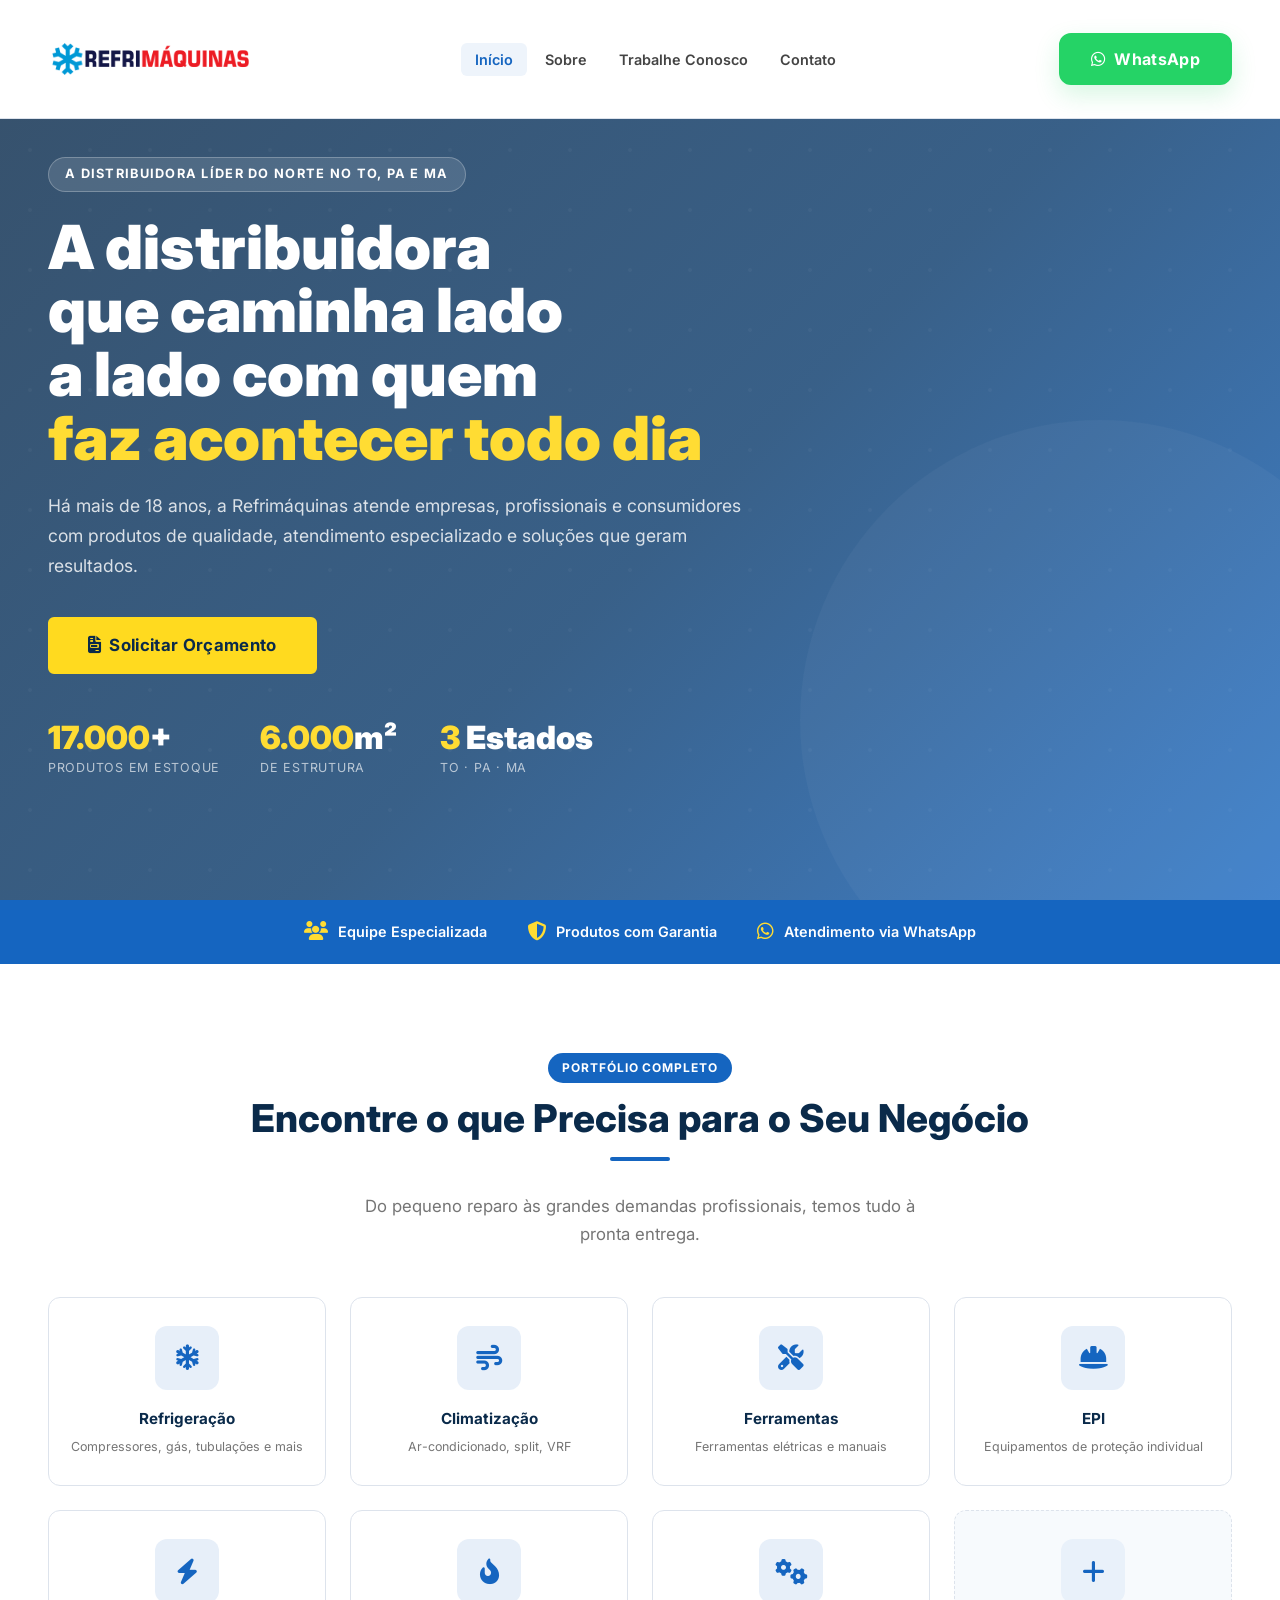
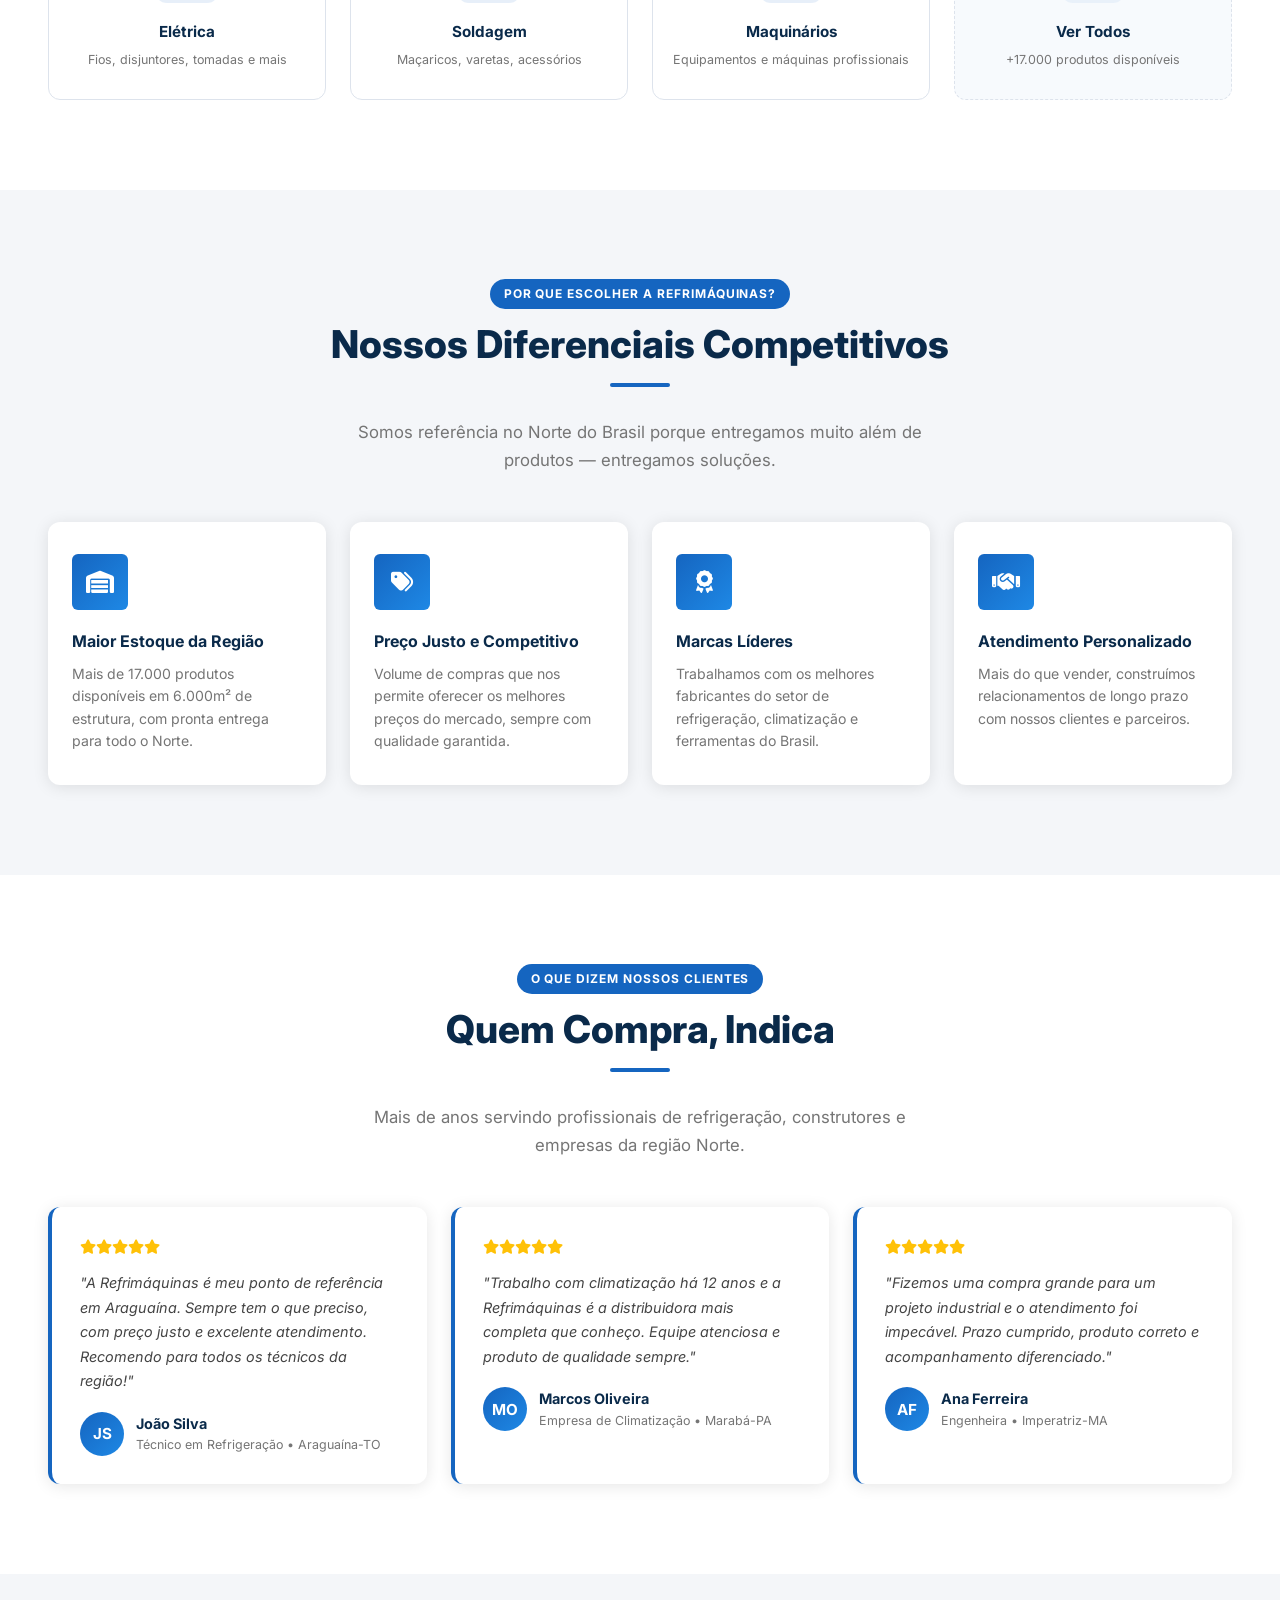
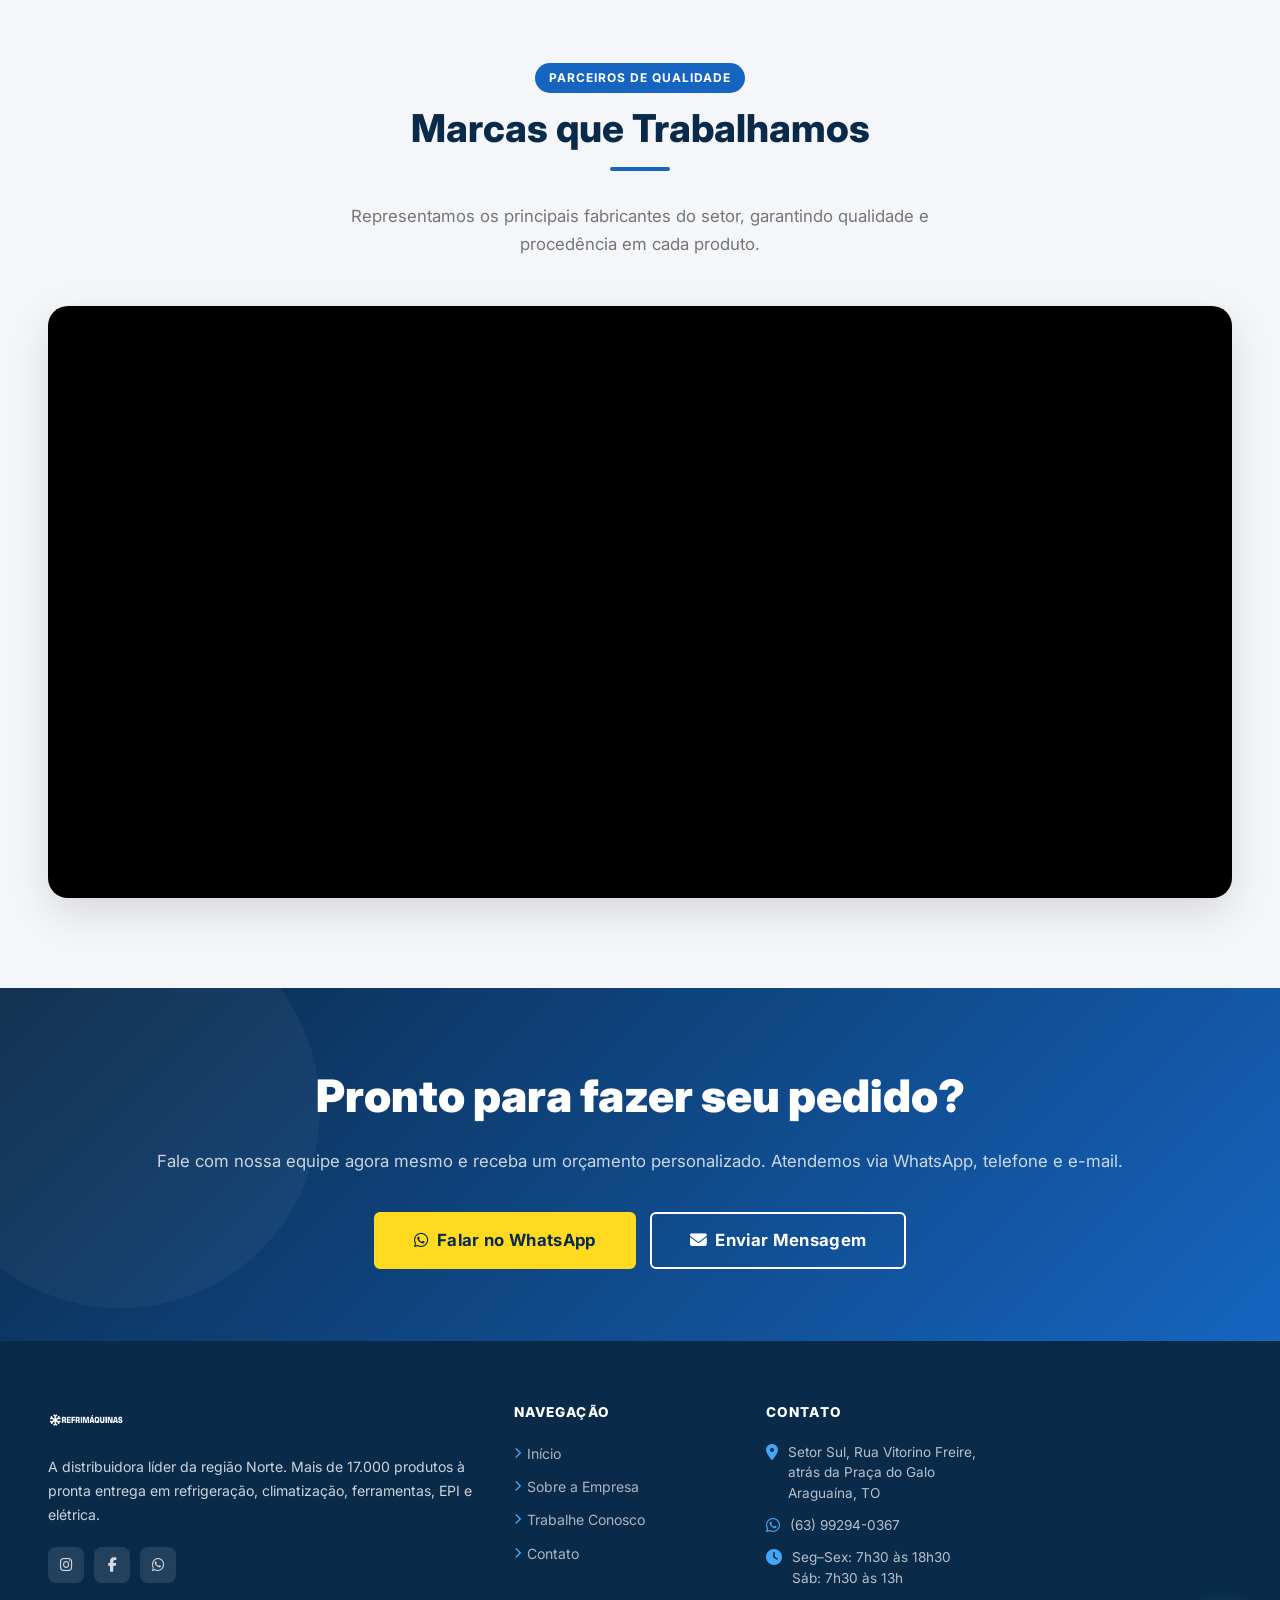
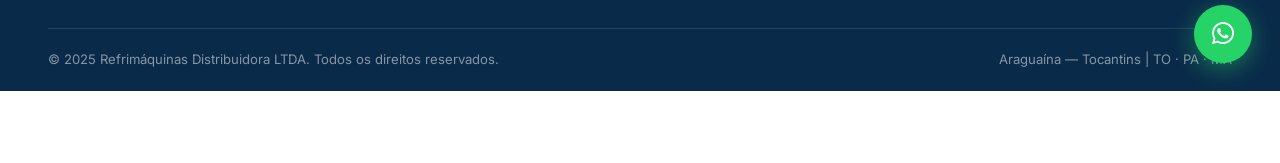
==== commit a1a13ef2: "Add files via upload" ====
--- a/index.html
+++ b/index.html
@@ -15,6 +15,8 @@
   <link rel="preconnect" href="https://fonts.gstatic.com" crossorigin />
   <link href="https://fonts.googleapis.com/css2?family=Inter:wght@400;500;600;700;800;900&display=swap" rel="stylesheet" />
   <link rel="stylesheet" href="https://cdn.jsdelivr.net/npm/@fortawesome/fontawesome-free@6.4.0/css/all.min.css" />
+  <link rel="icon" type="image/png" href="img/icone-whatsapp.png" />
+  <link rel="apple-touch-icon" href="img/icone-whatsapp.png" />
 
   <!-- Estilos -->
   <link rel="stylesheet" href="css/style.css" />
@@ -150,7 +152,7 @@
       <a href="https://wa.me/5563992940367?text=Olá! Tenho interesse em Ferramentas." target="_blank" rel="noopener" class="cat-card">
         <div class="cat-icon"><i class="fas fa-screwdriver-wrench"></i></div>
         <div class="cat-name">Ferramentas</div>
-        <div class="cat-count">Makita, Bosch, WEG e outras marcas</div>
+        <div class="cat-count">Ferramentas elétricas e manuais</div>
       </a>
       <a href="https://wa.me/5563992940367?text=Olá! Tenho interesse na linha de EPIs." target="_blank" rel="noopener" class="cat-card">
         <div class="cat-icon"><i class="fas fa-hard-hat"></i></div>
@@ -167,10 +169,10 @@
         <div class="cat-name">Soldagem</div>
         <div class="cat-count">Maçaricos, varetas, acessórios</div>
       </a>
-      <a href="https://wa.me/5563992940367?text=Olá! Tenho interesse em Peças e Partes." target="_blank" rel="noopener" class="cat-card">
+      <a href="https://wa.me/5563992940367?text=Olá! Tenho interesse em Maquinários." target="_blank" rel="noopener" class="cat-card">
         <div class="cat-icon"><i class="fas fa-gears"></i></div>
-        <div class="cat-name">Peças e Partes</div>
-        <div class="cat-count">Reposição para todos os sistemas</div>
+        <div class="cat-name">Maquinários</div>
+        <div class="cat-count">Equipamentos e máquinas profissionais</div>
       </a>
       <a href="https://wa.me/5563992940367?text=Olá! Gostaria de consultar o catálogo completo de produtos." target="_blank" rel="noopener" class="cat-card" style="border-style: dashed; background: rgba(21,101,192,.03);">
         <div class="cat-icon" style="background:rgba(21,101,192,.06)"><i class="fas fa-plus"></i></div>
--- a/css/style.css
+++ b/css/style.css
@@ -241,7 +241,7 @@
   display: flex;
   align-items: center;
   justify-content: space-between;
-  min-height: 105px;
+  min-height: 118px;
   gap: 24px;
 }
 
@@ -265,9 +265,9 @@
 }
 /* Logo PNG na navbar */
 .navbar-logo-img {
-  height: clamp(64px, 7vw, 95px);
+  height: clamp(76px, 8vw, 112px);
   width: auto;
-  max-width: clamp(190px, 22vw, 360px);
+  max-width: clamp(240px, 26vw, 430px);
   object-fit: contain;
   display: block;
 }
@@ -294,7 +294,19 @@
   background: rgba(21,101,192,.07);
 }
 
-.navbar-cta { display: flex; align-items: center; gap: 10px; }
+.navbar-cta { display: flex; align-items: center; gap: 14px; }
+
+.navbar-cta .btn-whatsapp {
+  padding: 14px 30px;
+  min-height: 52px;
+  font-size: 1rem;
+  border-radius: 12px;
+  box-shadow: 0 10px 24px rgba(37, 211, 102, .18);
+}
+
+.navbar-cta .btn-whatsapp i {
+  font-size: 1.05rem;
+}
 
 .navbar-toggle {
   display: none;
@@ -739,6 +751,33 @@
   background: linear-gradient(135deg, var(--azul-escuro) 0%, var(--azul-medio) 100%);
   padding: clamp(120px, 14vw, 152px) 0 clamp(56px, 6vw, 80px);
   text-align: center;
+  position: relative;
+  overflow: hidden;
+}
+.page-hero > .container { position: relative; z-index: 2; }
+.page-hero--sobre {
+  background:
+    linear-gradient(135deg, rgba(10, 42, 74, 0.82) 0%, rgba(13, 61, 110, 0.82) 55%, rgba(21, 101, 192, 0.82) 100%),
+    url('../img/sobre-hero-bg.png') center/cover no-repeat;
+}
+.page-hero--trabalhe {
+  background:
+    linear-gradient(135deg, rgba(10, 42, 74, 0.82) 0%, rgba(13, 61, 110, 0.82) 55%, rgba(21, 101, 192, 0.82) 100%),
+    url('../img/trabalhe-hero-bg.png') center/cover no-repeat;
+}
+.page-hero--contato {
+  background:
+    linear-gradient(135deg, rgba(10, 42, 74, 0.82) 0%, rgba(13, 61, 110, 0.82) 55%, rgba(21, 101, 192, 0.82) 100%),
+    url('../img/contato-hero-bg.png') center/cover no-repeat;
+}
+.page-hero--sobre::before,
+.page-hero--trabalhe::before,
+.page-hero--contato::before {
+  content: '';
+  position: absolute;
+  inset: 0;
+  background: url("data:image/svg+xml,%3Csvg width='60' height='60' viewBox='0 0 60 60' xmlns='http://www.w3.org/2000/svg'%3E%3Cg fill='none' fill-rule='evenodd'%3E%3Cg fill='%23ffffff' fill-opacity='0.03'%3E%3Ccircle cx='30' cy='30' r='2'/%3E%3C/g%3E%3C/g%3E%3C/svg%3E");
+  pointer-events: none;
 }
 .page-hero-title {
   font-size: clamp(2rem, 4vw, 3.2rem);
@@ -1274,8 +1313,8 @@
   .navbar-menu,
   .navbar-cta { display: none; }
   .navbar-toggle { display: block; }
-  .navbar-inner { min-height: 88px; gap: 16px; }
-  .navbar-logo-img { height: 74px; max-width: 240px; }
+  .navbar-inner { min-height: 96px; gap: 16px; }
+  .navbar-logo-img { height: 82px; max-width: 280px; }
   .hero-visual { display: none; }
   .hero { min-height: auto; }
   .grid-2,
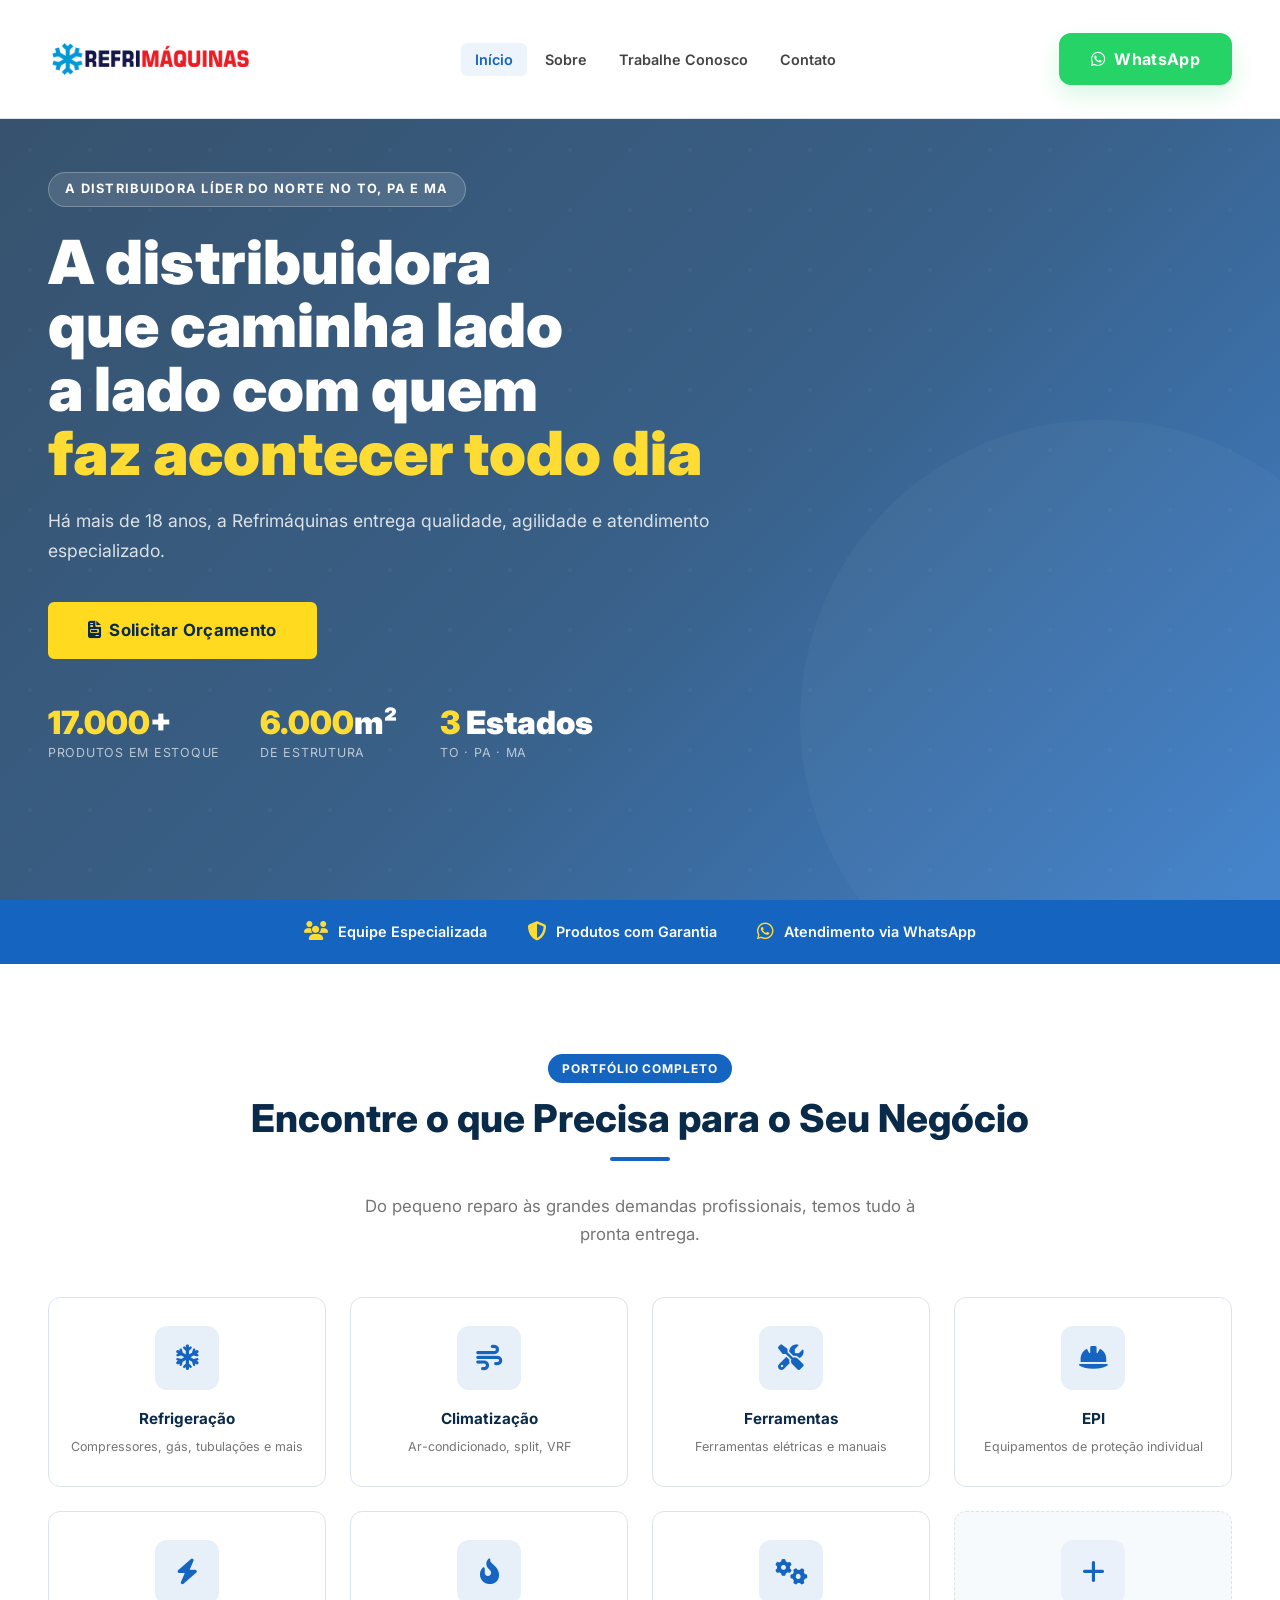
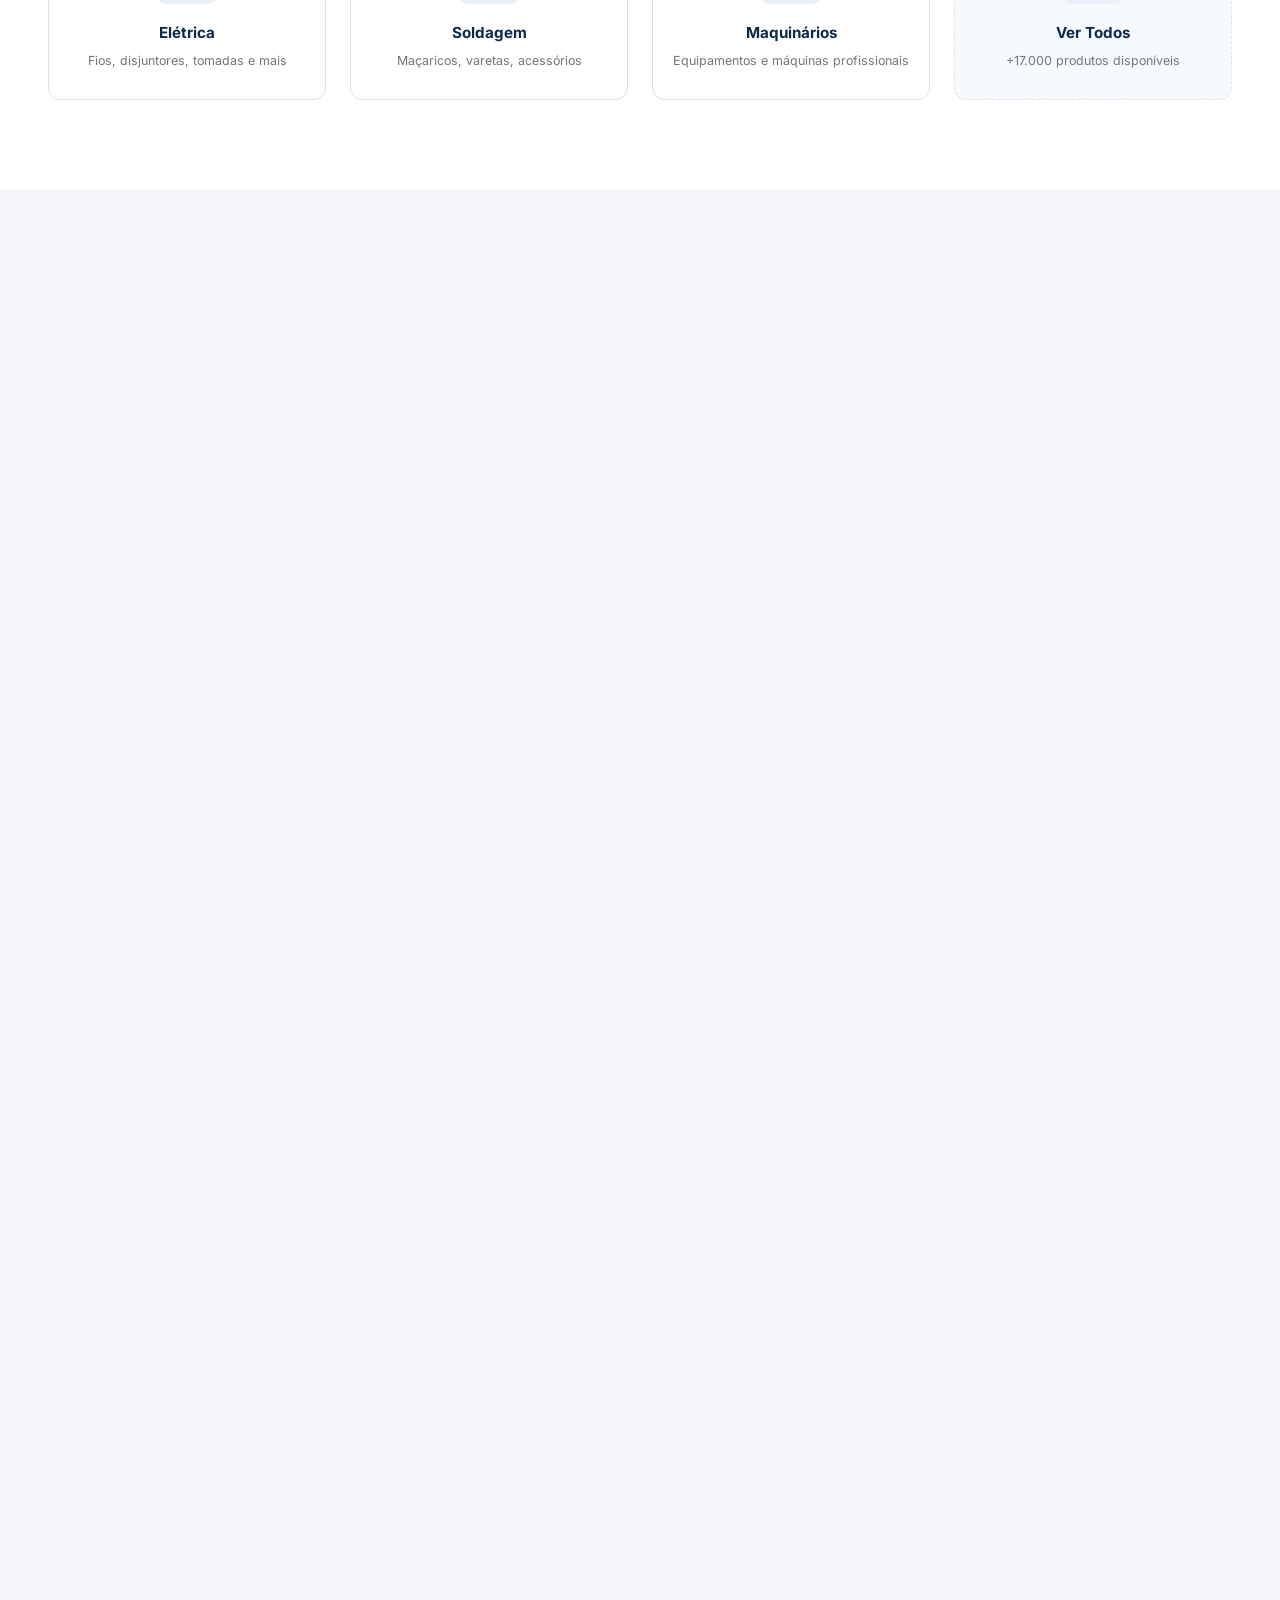
==== commit 61ba781e: "Add files via upload" ====
--- a/index.html
+++ b/index.html
@@ -15,8 +15,8 @@
   <link rel="preconnect" href="https://fonts.gstatic.com" crossorigin />
   <link href="https://fonts.googleapis.com/css2?family=Inter:wght@400;500;600;700;800;900&display=swap" rel="stylesheet" />
   <link rel="stylesheet" href="https://cdn.jsdelivr.net/npm/@fortawesome/fontawesome-free@6.4.0/css/all.min.css" />
-  <link rel="icon" type="image/png" href="img/icone-whatsapp.png" />
-  <link rel="apple-touch-icon" href="img/icone-whatsapp.png" />
+  <link rel="icon" type="image/png" href="favicon.png?v=2" />
+  <link rel="apple-touch-icon" href="favicon.png?v=2" />
 
   <!-- Estilos -->
   <link rel="stylesheet" href="css/style.css" />
@@ -85,7 +85,7 @@
       </h1>
 
       <p class="hero-desc">
-        Há mais de 18 anos, a Refrimáquinas atende empresas, profissionais e consumidores com produtos de qualidade, atendimento especializado e soluções que geram resultados.
+        Há mais de 18 anos, a Refrimáquinas entrega qualidade, agilidade e atendimento especializado.
       </p>
 
       <div class="hero-cta">
@@ -129,7 +129,7 @@
 </div>
 
 <!-- ========== CATEGORIAS ========== -->
-<section class="section-padding" aria-labelledby="cats-title">
+<section class="section-padding defer-render" aria-labelledby="cats-title">
   <div class="container">
     <div class="text-center">
       <span class="badge">Portfólio Completo</span>
@@ -184,7 +184,7 @@
 </section>
 
 <!-- ========== DIFERENCIAIS ========== -->
-<section class="section-padding diferenciais-bg" aria-labelledby="dif-title">
+<section class="section-padding diferenciais-bg defer-render" aria-labelledby="dif-title">
   <div class="container">
     <div class="text-center">
       <span class="badge badge-laranja">Por que escolher a Refrimáquinas?</span>
@@ -220,7 +220,7 @@
 </section>
 
 <!-- ========== DEPOIMENTOS ========== -->
-<section class="section-padding" aria-labelledby="depo-title">
+<section class="section-padding defer-render" aria-labelledby="depo-title">
   <div class="container">
     <div class="text-center">
       <span class="badge">O que dizem nossos clientes</span>
@@ -270,7 +270,7 @@
 </section>
 
 <!-- ========== MARCAS ========== -->
-<section class="section-padding diferenciais-bg" aria-labelledby="marcas-title">
+<section class="section-padding diferenciais-bg defer-render" aria-labelledby="marcas-title">
   <div class="container text-center">
     <span class="badge">Parceiros de Qualidade</span>
     <h2 class="section-title" id="marcas-title">Marcas que Trabalhamos</h2>
@@ -278,13 +278,13 @@
     <p class="section-subtitle">Representamos os principais fabricantes do setor, garantindo qualidade e procedência em cada produto.</p>
 
     <div class="brands-video-wrap">
-      <video src="img/video-marcas.mp4" autoplay loop muted playsinline class="brands-video"></video>
+      <video src="img/video-marcas.mp4" preload="none" loop muted playsinline class="brands-video" data-autoplay-on-view></video>
     </div>
   </div>
 </section>
 
 <!-- ========== CTA BANNER ========== -->
-<section class="cta-banner" aria-label="Chamada para ação">
+<section class="cta-banner defer-render" aria-label="Chamada para ação">
   <div class="container" style="position:relative;z-index:2">
     <p class="cta-banner-title">Pronto para fazer seu pedido?</p>
     <p class="cta-banner-sub">Fale com nossa equipe agora mesmo e receba um orçamento personalizado. Atendemos via WhatsApp, telefone e e-mail.</p>
--- a/css/style.css
+++ b/css/style.css
@@ -45,7 +45,6 @@
   overflow-x: hidden;
   opacity: 1;
   transform: translateY(0);
-  filter: blur(0);
 }
 
 body.page-is-leaving {
@@ -56,12 +55,10 @@
   from {
     opacity: 0;
     transform: translateY(10px);
-    filter: blur(2px);
   }
   to {
     opacity: 1;
     transform: translateY(0);
-    filter: blur(0);
   }
 }
 
@@ -72,10 +69,9 @@
 
   body.page-is-leaving {
     animation: none;
-    transition: opacity .18s ease, transform .18s ease, filter .18s ease;
+    transition: opacity .18s ease, transform .18s ease;
     opacity: 0;
     transform: translateY(-8px);
-    filter: blur(2px);
   }
 }
 
@@ -103,6 +99,10 @@
 
 .section-padding { padding: var(--section-space) 0; }
 .section-padding-sm { padding: var(--section-space-sm) 0; }
+.defer-render {
+  content-visibility: auto;
+  contain-intrinsic-size: 1px 900px;
+}
 
 .text-center { text-align: center; }
 .text-white  { color: var(--branco); }
@@ -1301,6 +1301,7 @@
   width: 100%;
   height: auto;
   display: block;
+  background: #dfe8f5;
 }
 
 
@@ -1331,6 +1332,27 @@
   .footer-grid { grid-template-columns: repeat(2, minmax(0, 1fr)); }
 }
 
+@media (max-width: 820px) {
+  .hero {
+    background:
+      linear-gradient(135deg, rgba(10, 42, 74, 0.82) 0%, rgba(13, 61, 110, 0.82) 55%, rgba(21, 101, 192, 0.82) 100%),
+      url('../img/hero-bg-mobile.jpg') center/cover no-repeat;
+  }
+
+  body {
+    animation: none !important;
+  }
+
+  body.page-is-leaving {
+    transition: opacity .14s ease !important;
+    transform: none !important;
+  }
+
+  .whatsapp-float {
+    animation: none;
+  }
+}
+
 @media (max-width: 992px) {
   html { font-size: 15px; }
   .page-hero { padding-top: 128px; }
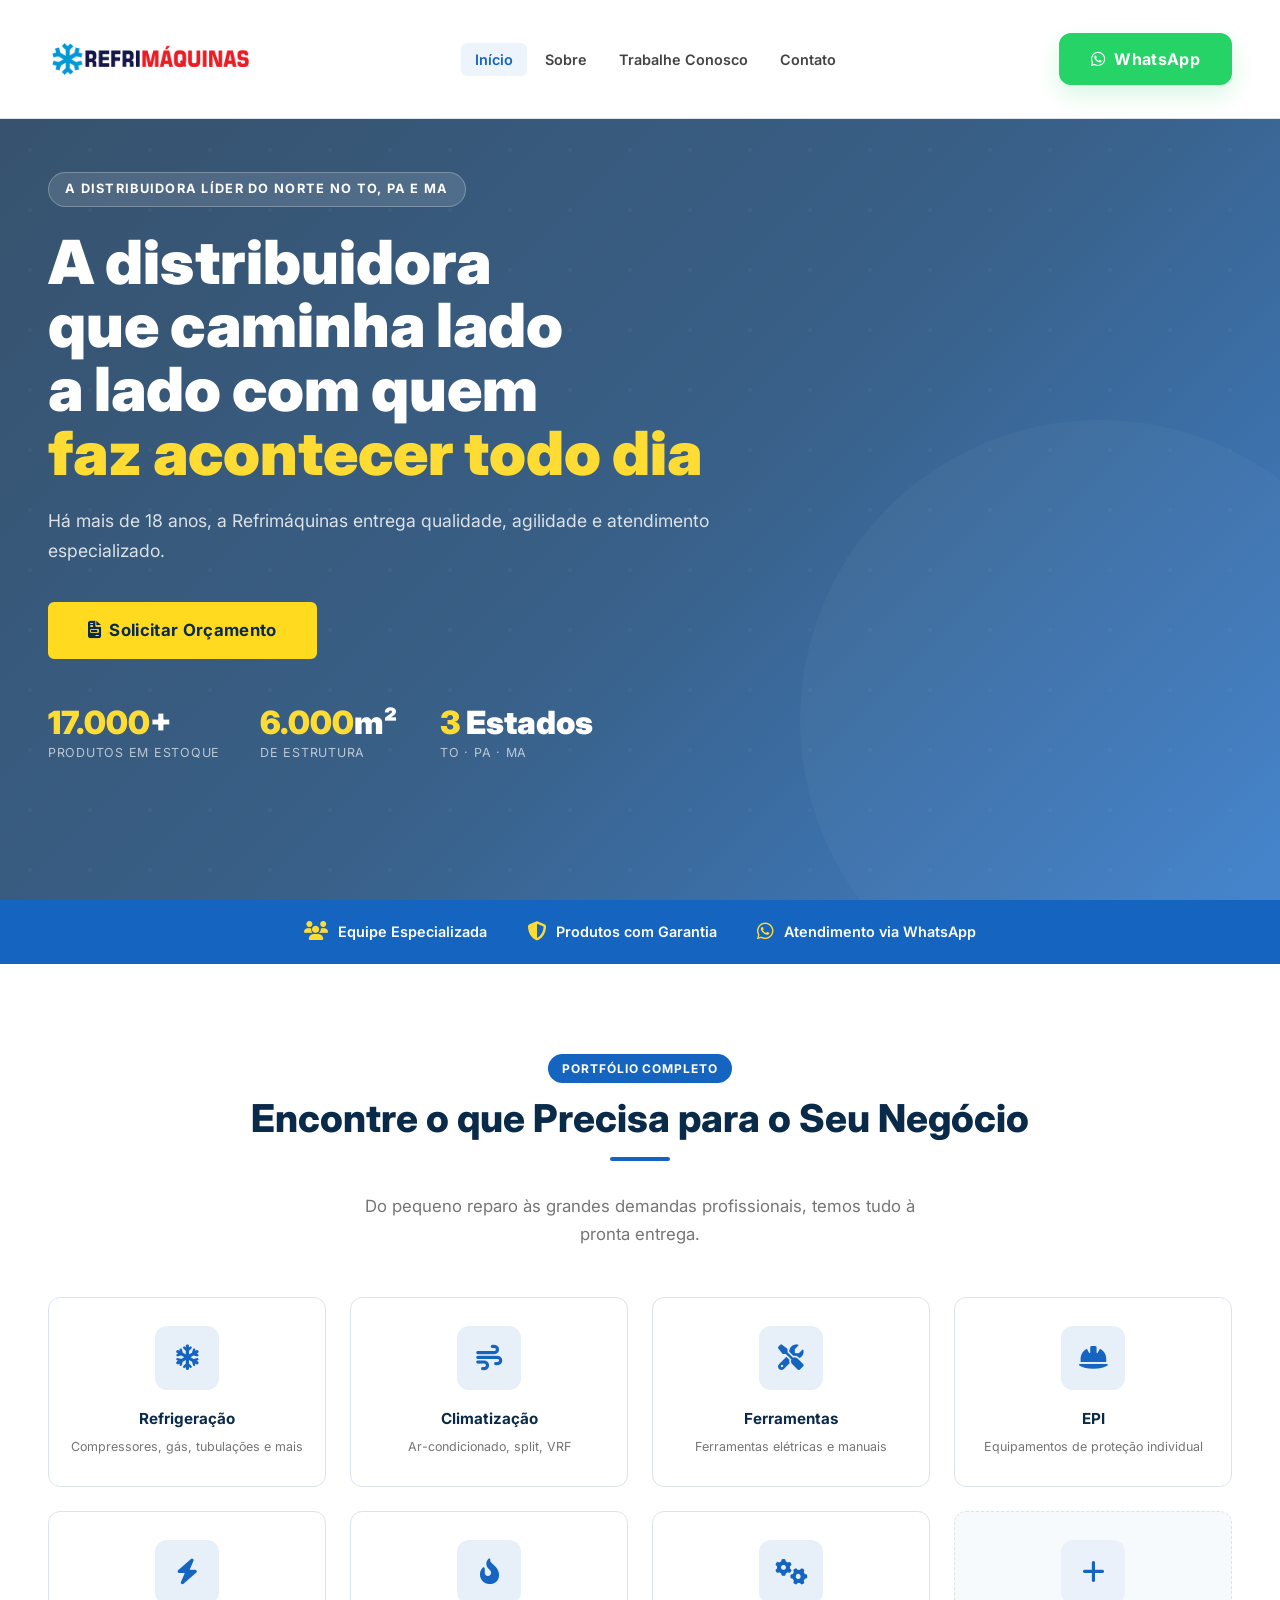
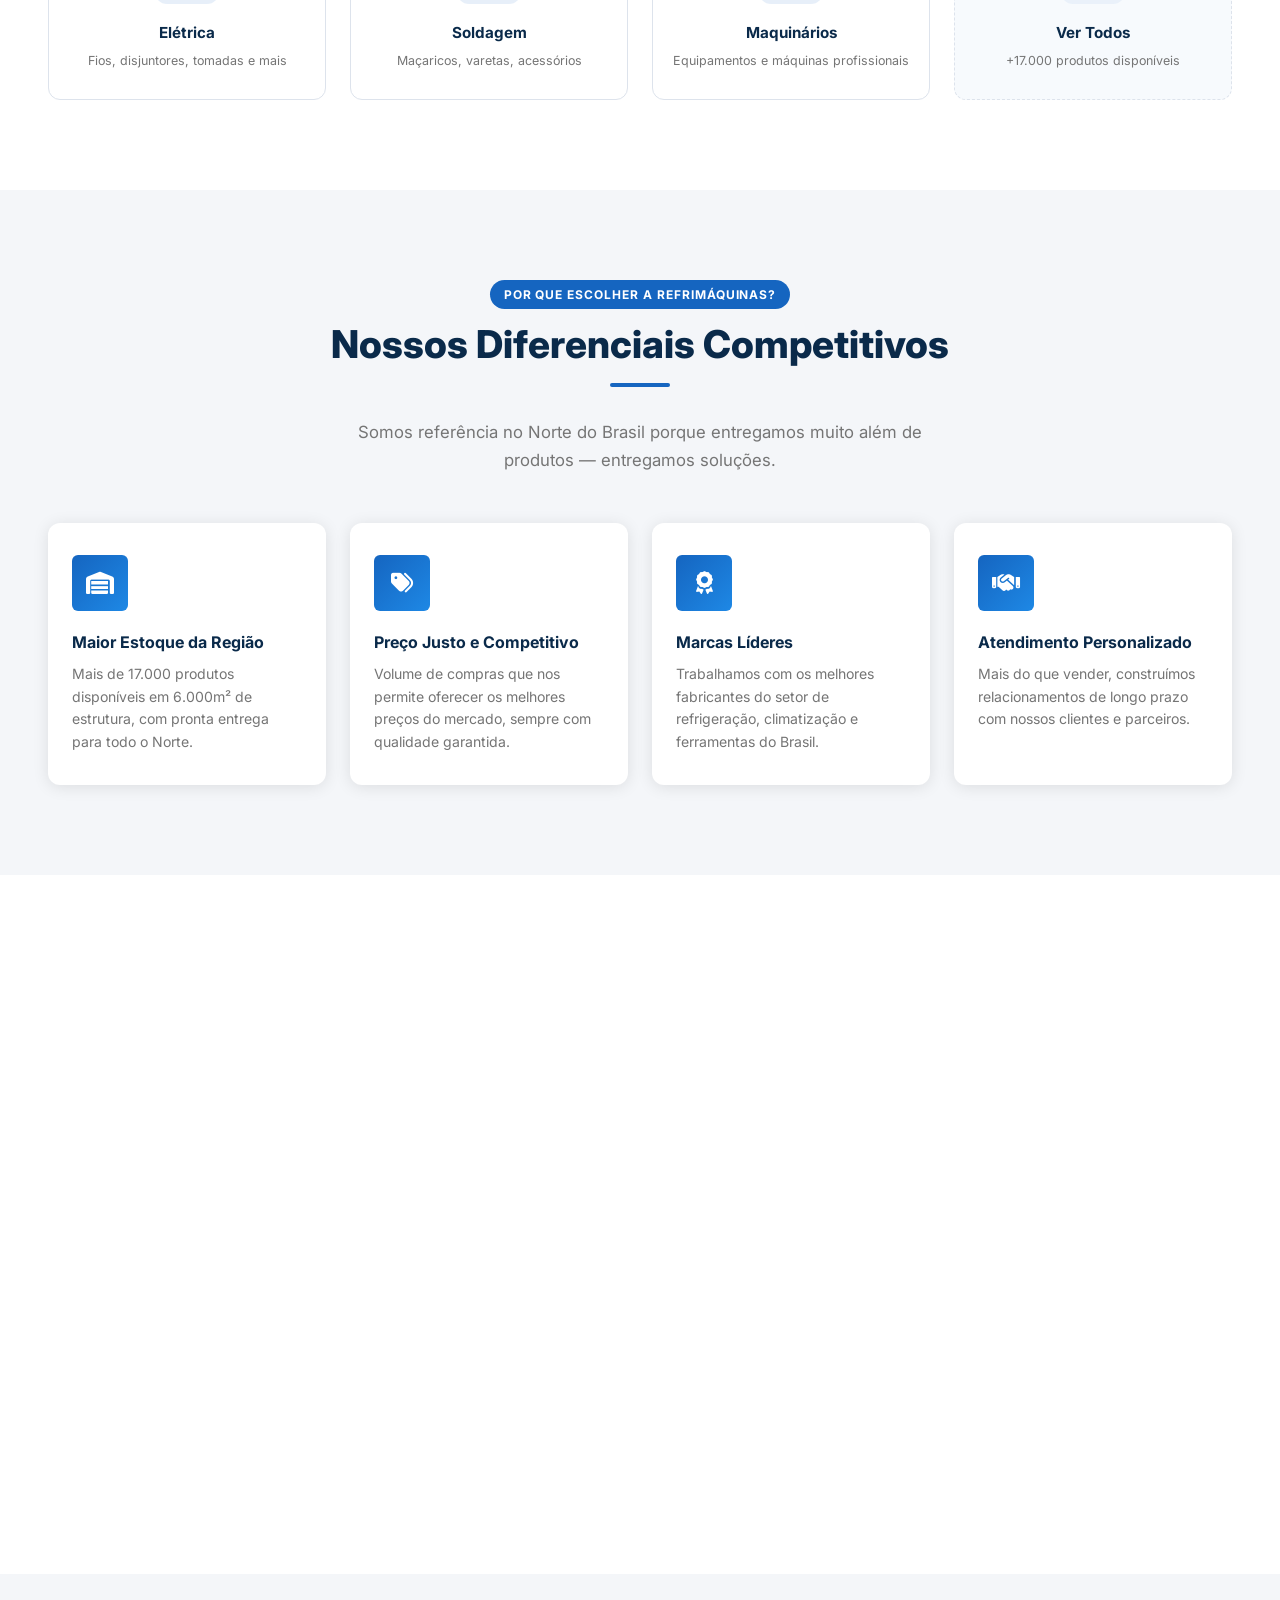
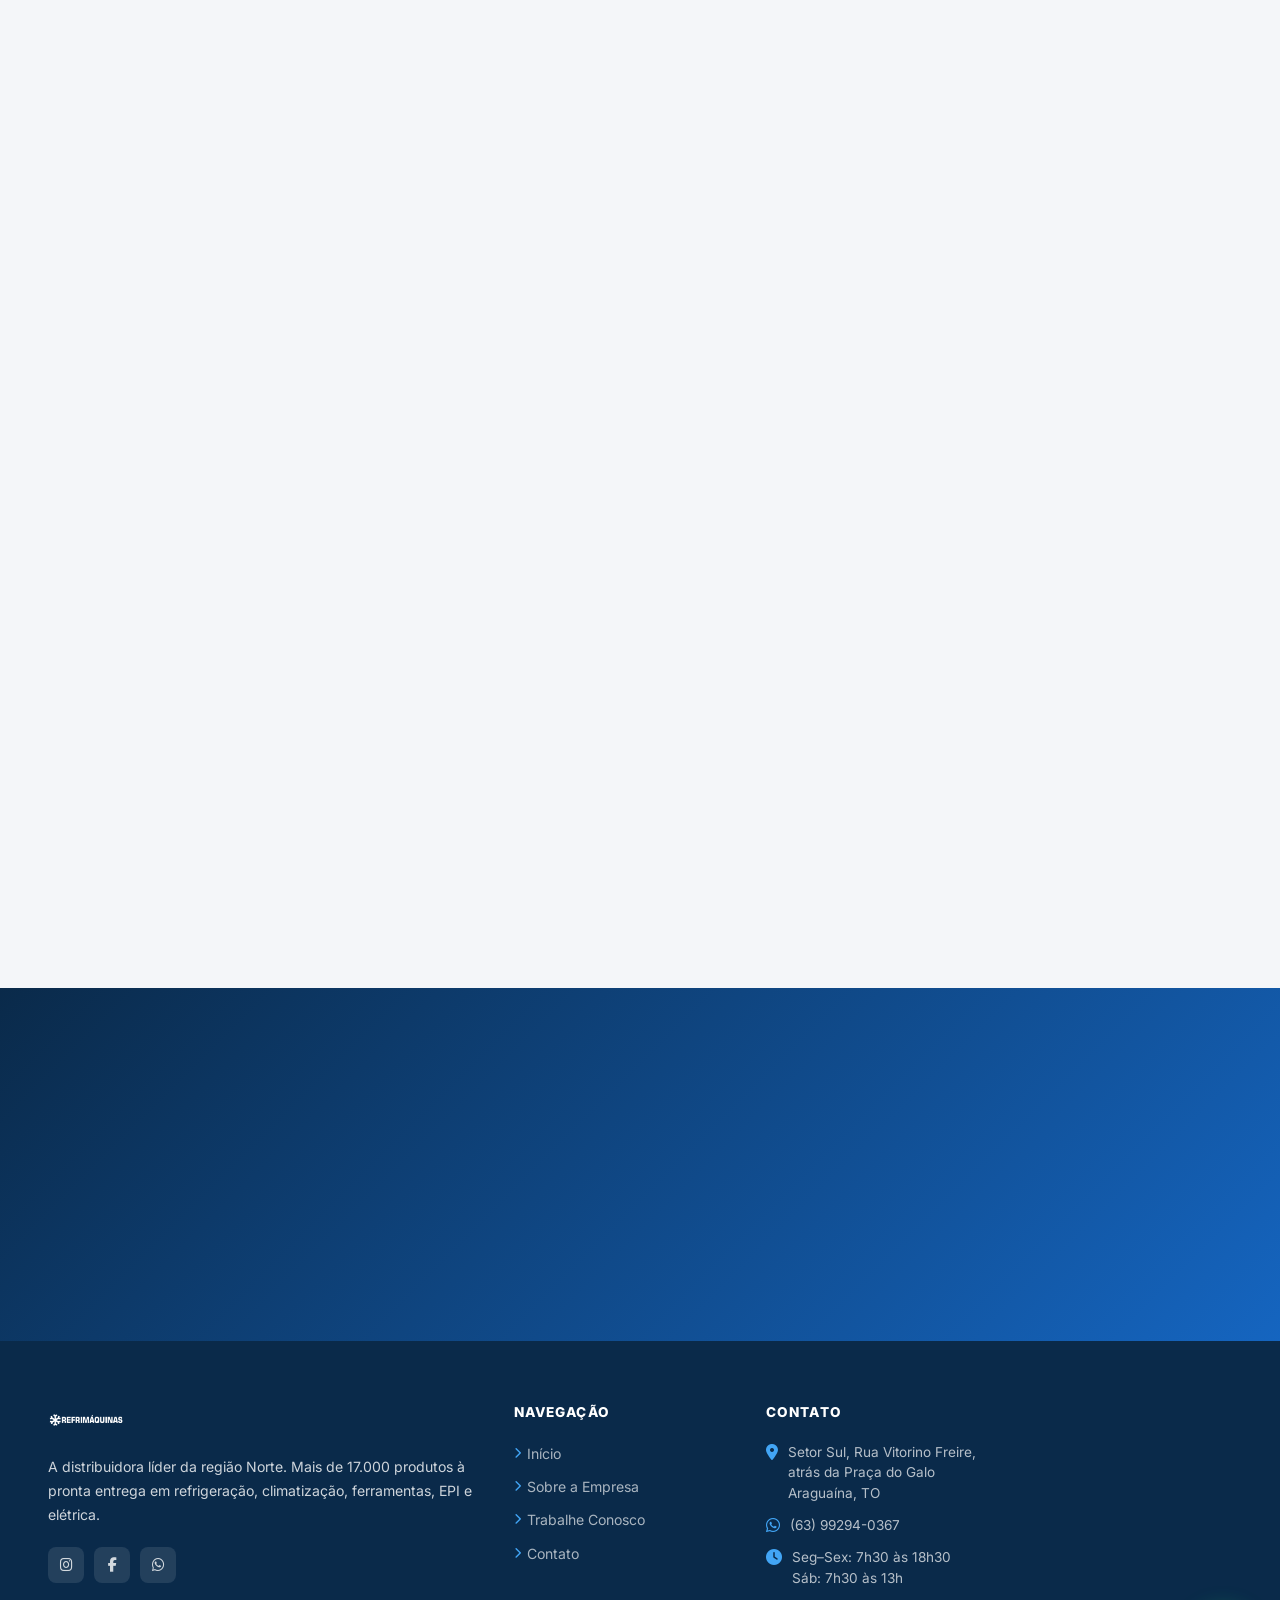
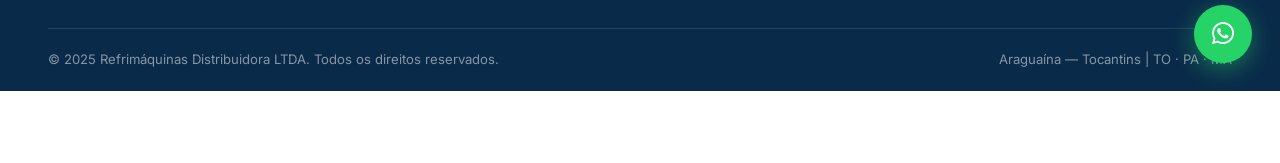
==== commit fb232e28: "Add files via upload" ====
--- a/index.html
+++ b/index.html
@@ -19,7 +19,7 @@
   <link rel="apple-touch-icon" href="favicon.png?v=2" />
 
   <!-- Estilos -->
-  <link rel="stylesheet" href="css/style.css" />
+  <link rel="stylesheet" href="css/style.css?v=1.2" />
 </head>
 <body>
 
@@ -278,7 +278,7 @@
     <p class="section-subtitle">Representamos os principais fabricantes do setor, garantindo qualidade e procedência em cada produto.</p>
 
     <div class="brands-video-wrap">
-      <video src="img/video-marcas.mp4" preload="none" loop muted playsinline class="brands-video" data-autoplay-on-view></video>
+      <video src="img/video-marcas.mp4?v=2" preload="none" loop muted playsinline class="brands-video" data-autoplay-on-view></video>
     </div>
   </div>
 </section>
--- a/css/style.css
+++ b/css/style.css
@@ -349,6 +349,7 @@
   /* Overlay azul com opacidade sobre a imagem fornecida */
   background: linear-gradient(135deg, rgba(10, 42, 74, 0.82) 0%, rgba(13, 61, 110, 0.82) 55%, rgba(21, 101, 192, 0.82) 100%),
               url('../img/hero-bg.jpg') center/cover no-repeat;
+  background-attachment: scroll;
   display: flex;
   align-items: center;
   position: relative;
@@ -1333,12 +1334,6 @@
 }
 
 @media (max-width: 820px) {
-  .hero {
-    background:
-      linear-gradient(135deg, rgba(10, 42, 74, 0.82) 0%, rgba(13, 61, 110, 0.82) 55%, rgba(21, 101, 192, 0.82) 100%),
-      url('../img/hero-bg-mobile.jpg') center/cover no-repeat;
-  }
-
   body {
     animation: none !important;
   }
@@ -1389,6 +1384,13 @@
   .page-hero { padding: 112px 0 56px; }
   .breadcrumb { flex-wrap: wrap; }
   .hero {
+    background-image:
+      linear-gradient(135deg, rgba(10, 42, 74, 0.85) 0%, rgba(13, 61, 110, 0.85) 55%, rgba(21, 101, 192, 0.85) 100%),
+      url('../img/hero-bg-mobile.jpg?v=3') !important;
+    background-size: cover !important;
+    background-position: center !important;
+    background-repeat: no-repeat !important;
+    background-attachment: scroll !important;
     padding-top: 116px;
     padding-bottom: 48px;
     align-items: flex-start;
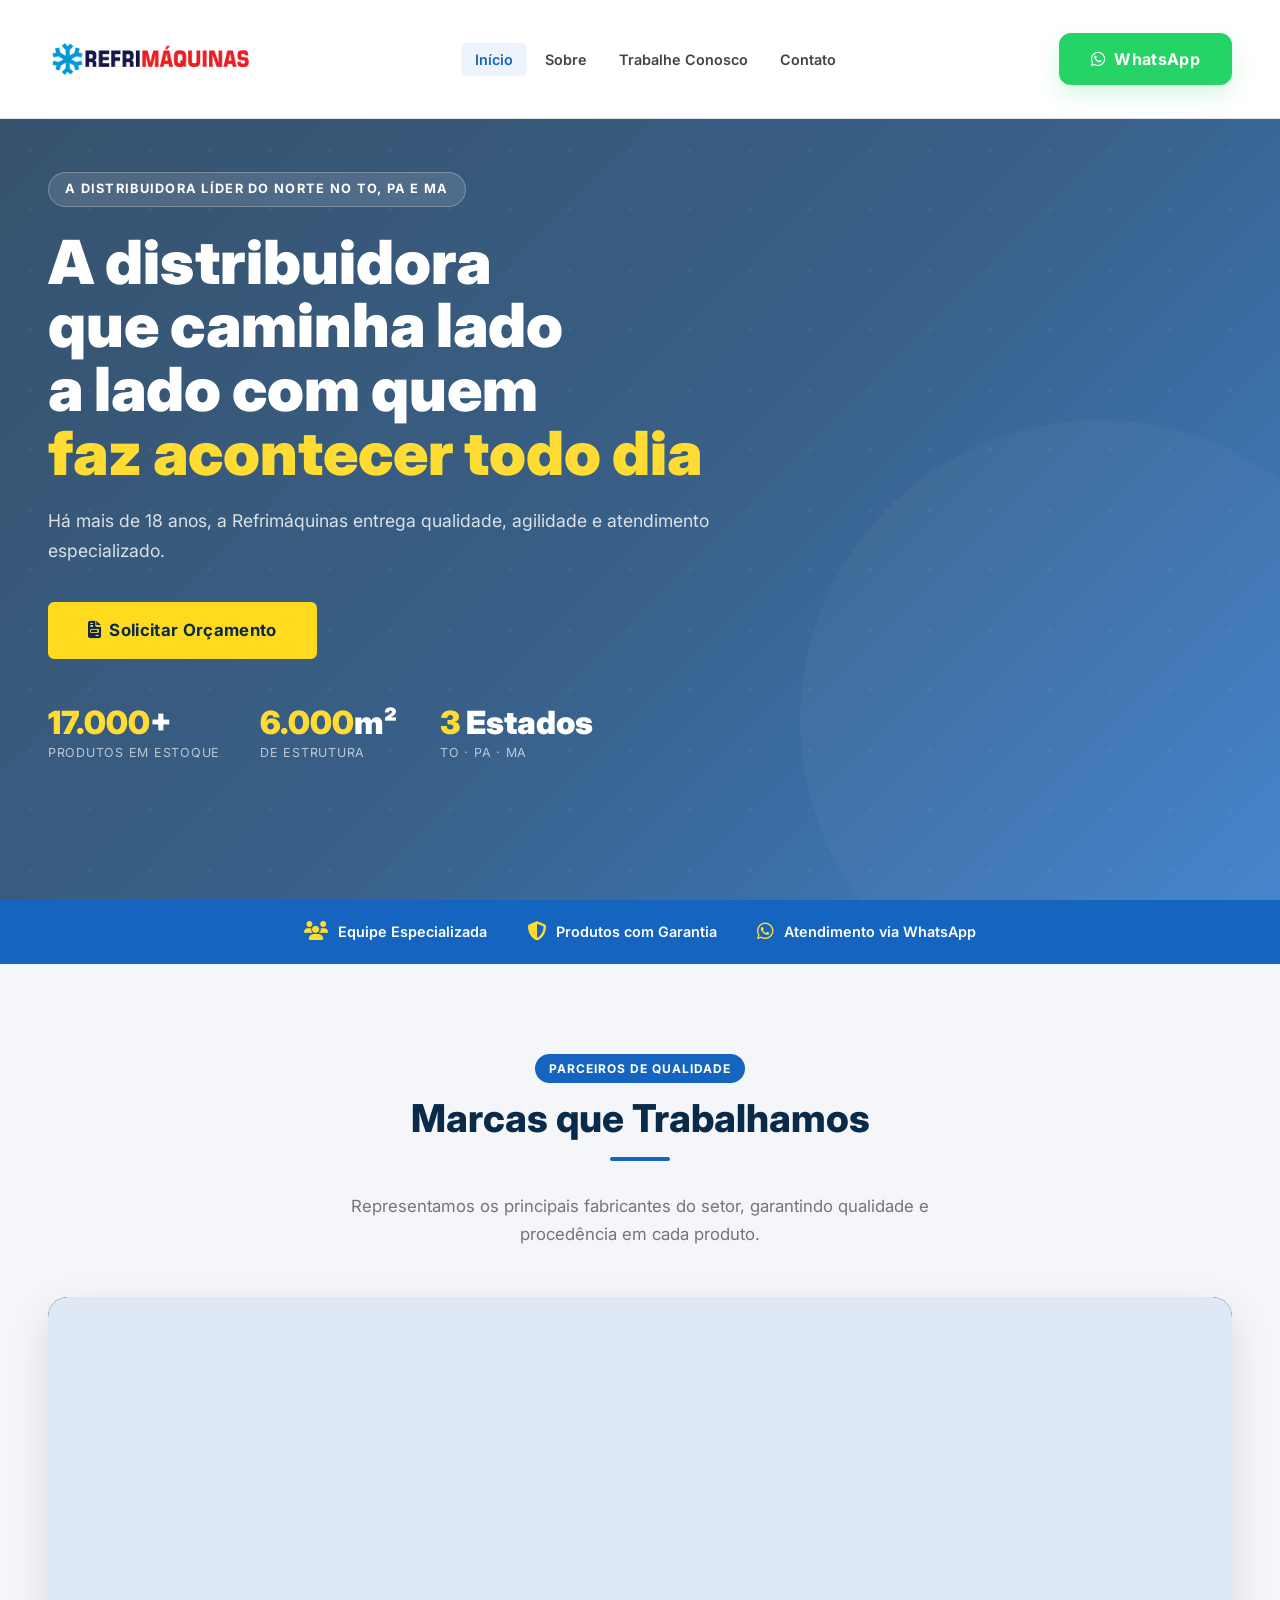
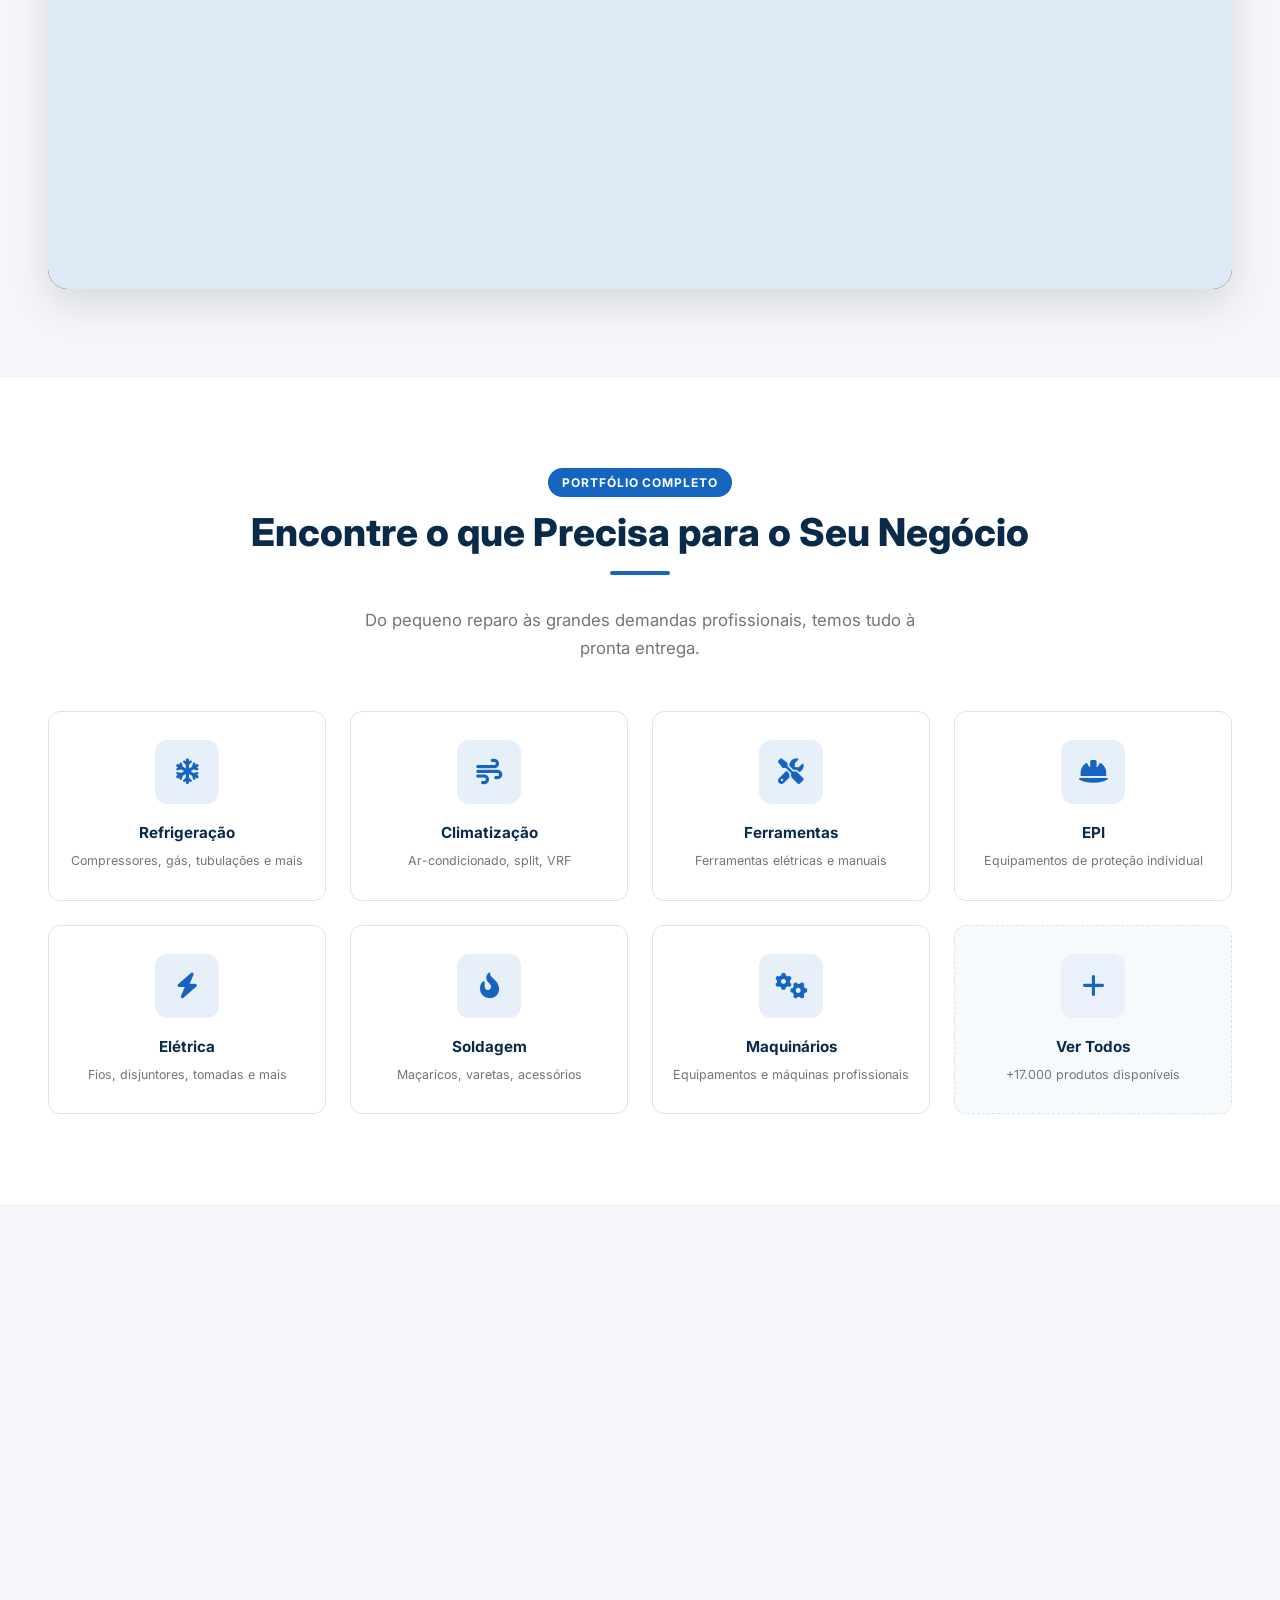
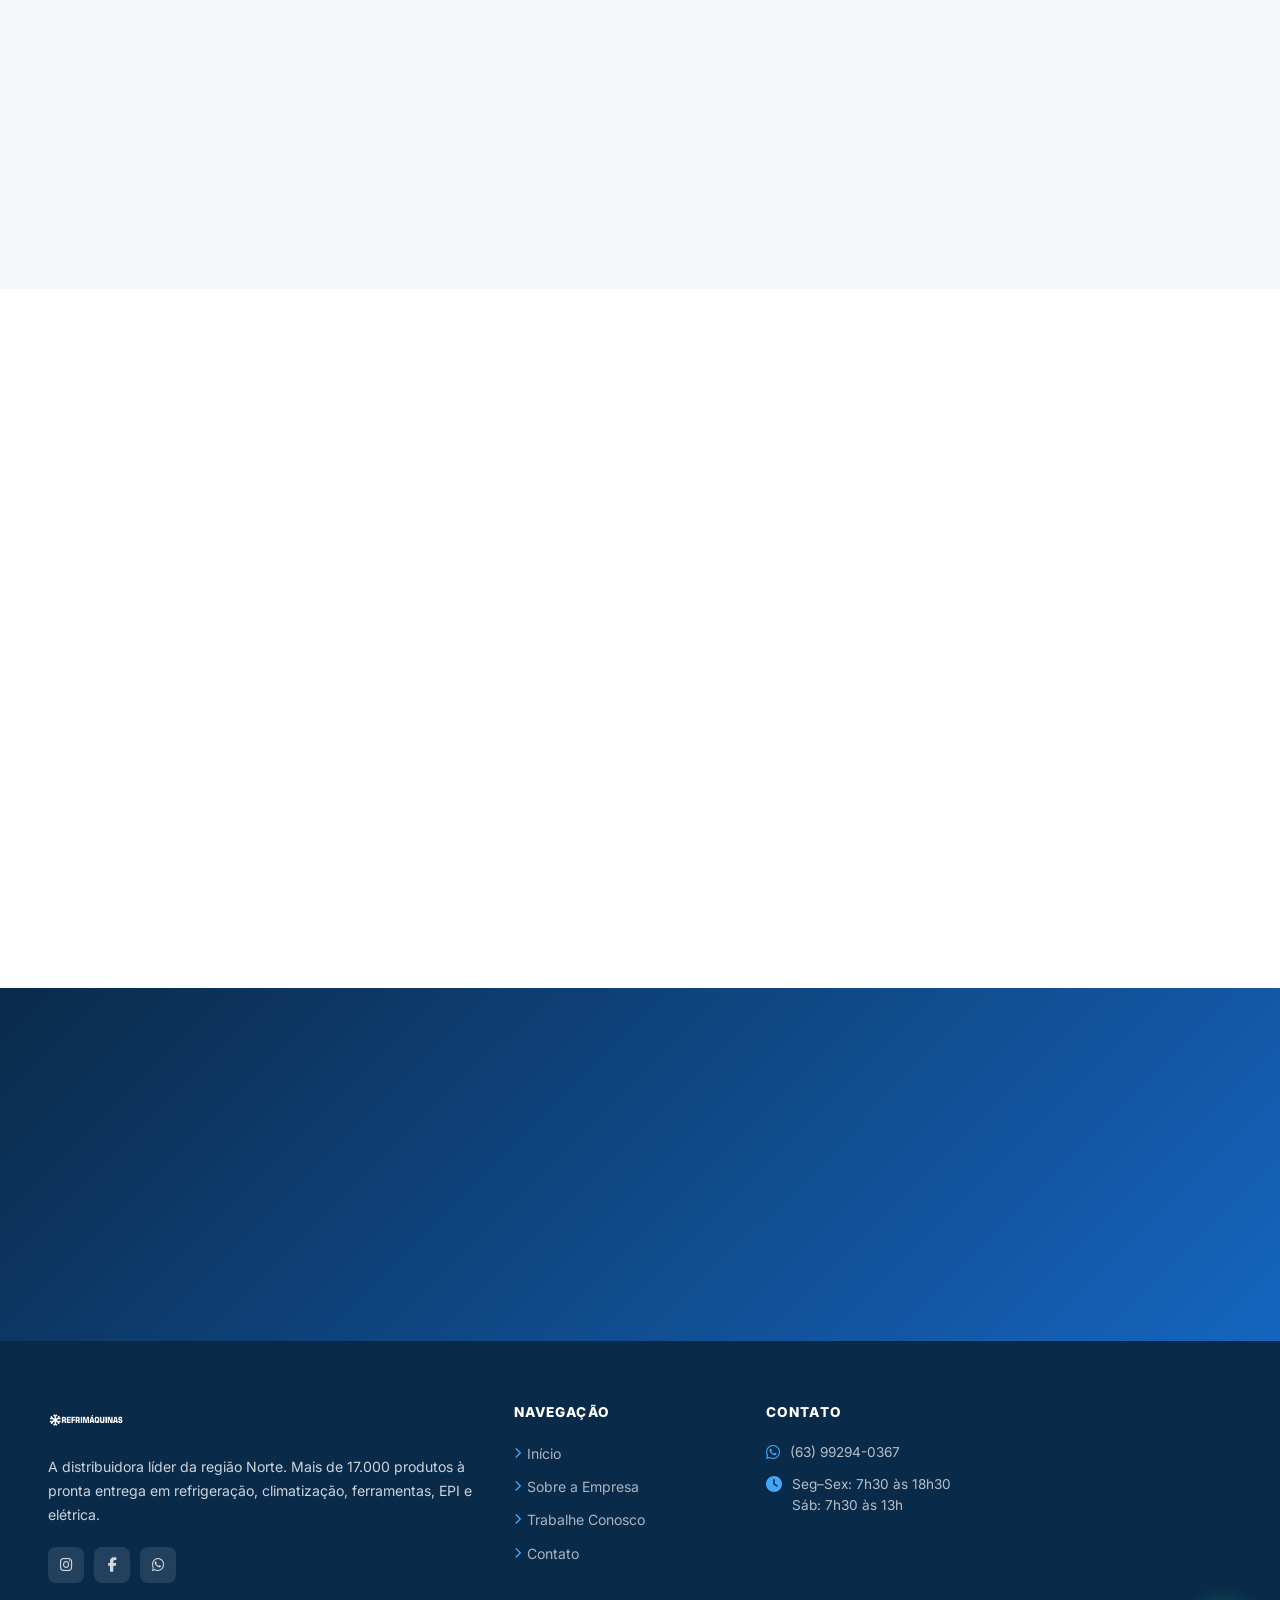
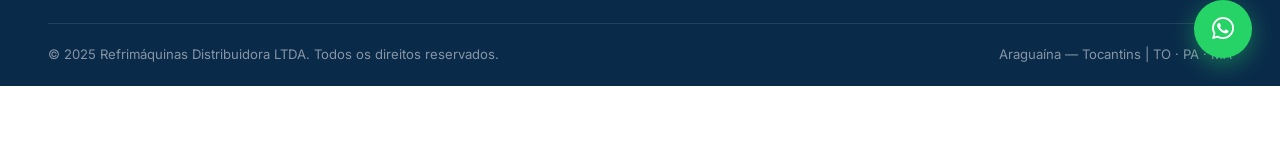
==== commit c94d29de: "Add files via upload" ====
--- a/index.html
+++ b/index.html
@@ -19,7 +19,7 @@
   <link rel="apple-touch-icon" href="favicon.png?v=2" />
 
   <!-- Estilos -->
-  <link rel="stylesheet" href="css/style.css?v=1.2" />
+  <link rel="stylesheet" href="css/style.css?v=1.3" />
 </head>
 <body>
 
@@ -128,6 +128,20 @@
   </div>
 </div>
 
+<!-- ========== MARCAS ========== -->
+<section class="section-padding diferenciais-bg defer-render" aria-labelledby="marcas-title">
+  <div class="container text-center">
+    <span class="badge">Parceiros de Qualidade</span>
+    <h2 class="section-title" id="marcas-title">Marcas que Trabalhamos</h2>
+    <div class="divider"></div>
+    <p class="section-subtitle">Representamos os principais fabricantes do setor, garantindo qualidade e procedência em cada produto.</p>
+
+    <div class="brands-video-wrap">
+      <video src="img/video-marcas.mp4?v=2" preload="none" loop muted playsinline class="brands-video" data-autoplay-on-view></video>
+    </div>
+  </div>
+</section>
+
 <!-- ========== CATEGORIAS ========== -->
 <section class="section-padding defer-render" aria-labelledby="cats-title">
   <div class="container">
@@ -265,20 +279,6 @@
           </div>
         </div>
       </article>
-    </div>
-  </div>
-</section>
-
-<!-- ========== MARCAS ========== -->
-<section class="section-padding diferenciais-bg defer-render" aria-labelledby="marcas-title">
-  <div class="container text-center">
-    <span class="badge">Parceiros de Qualidade</span>
-    <h2 class="section-title" id="marcas-title">Marcas que Trabalhamos</h2>
-    <div class="divider"></div>
-    <p class="section-subtitle">Representamos os principais fabricantes do setor, garantindo qualidade e procedência em cada produto.</p>
-
-    <div class="brands-video-wrap">
-      <video src="img/video-marcas.mp4?v=2" preload="none" loop muted playsinline class="brands-video" data-autoplay-on-view></video>
     </div>
   </div>
 </section>
@@ -343,10 +343,7 @@
         <address class="footer-col" style="font-style:normal">
           <div class="footer-col-title">Contato</div>
           <div class="footer-contact-list">
-            <div class="footer-contact-item">
-              <i class="fas fa-map-marker-alt"></i>
-              <span>Setor Sul, Rua Vitorino Freire, atrás da Praça do Galo<br />Araguaína, TO</span>
-            </div>
+
             <div class="footer-contact-item">
               <i class="fab fa-whatsapp"></i>
               <span><a href="https://wa.me/5563992940367" target="_blank" rel="noopener">(63) 99294-0367</a></span>
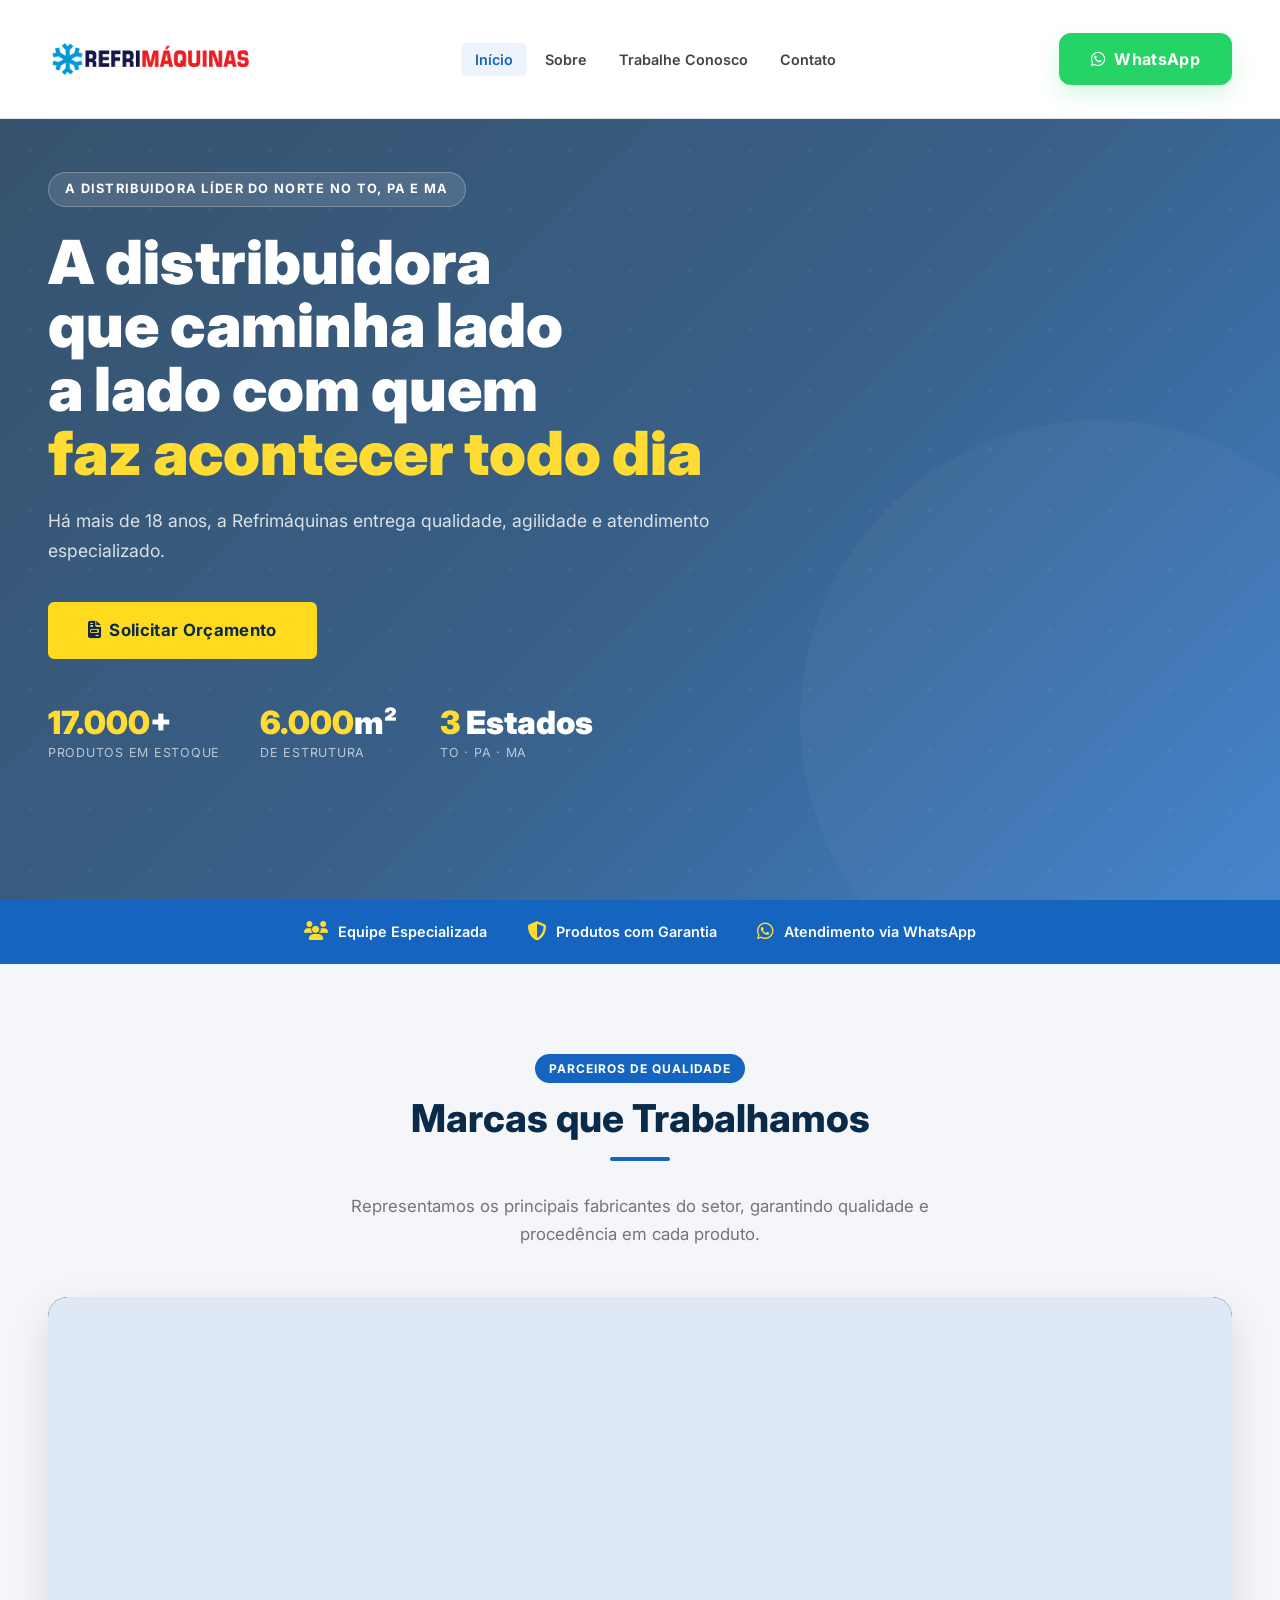
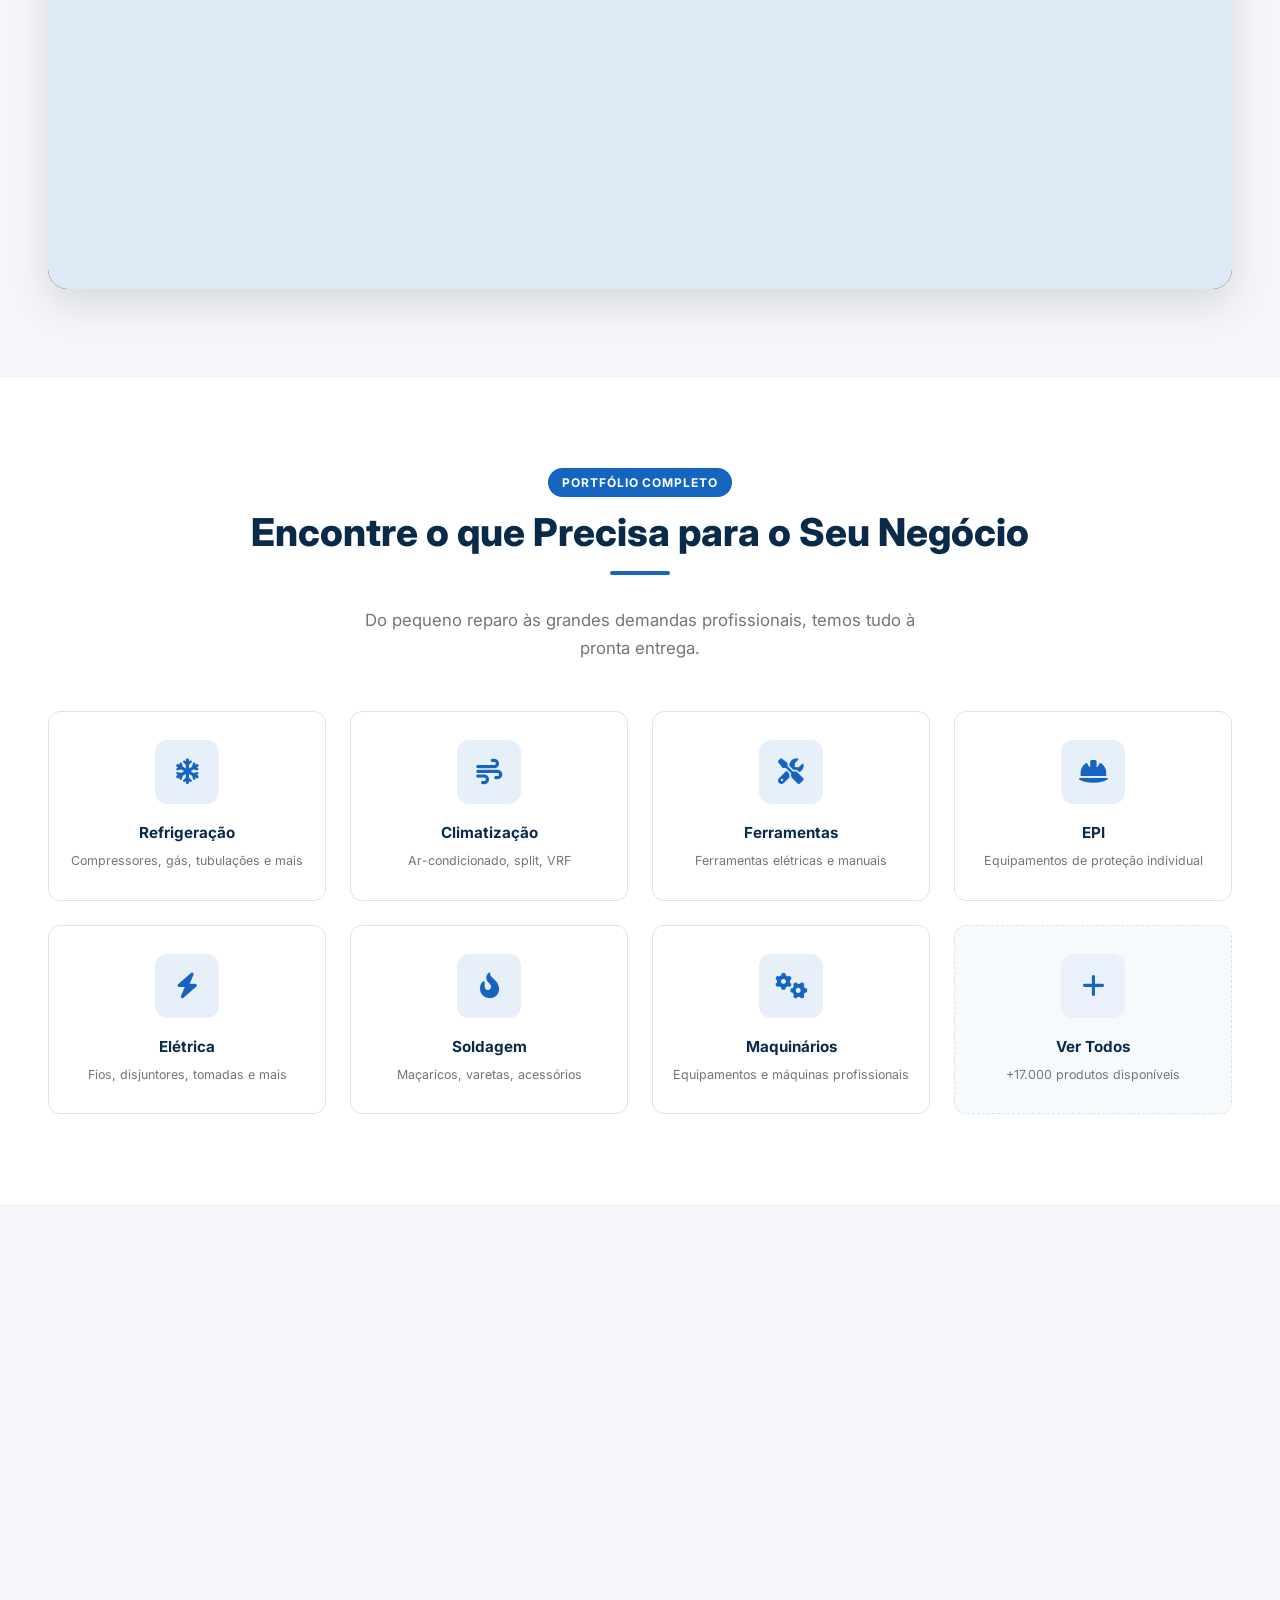
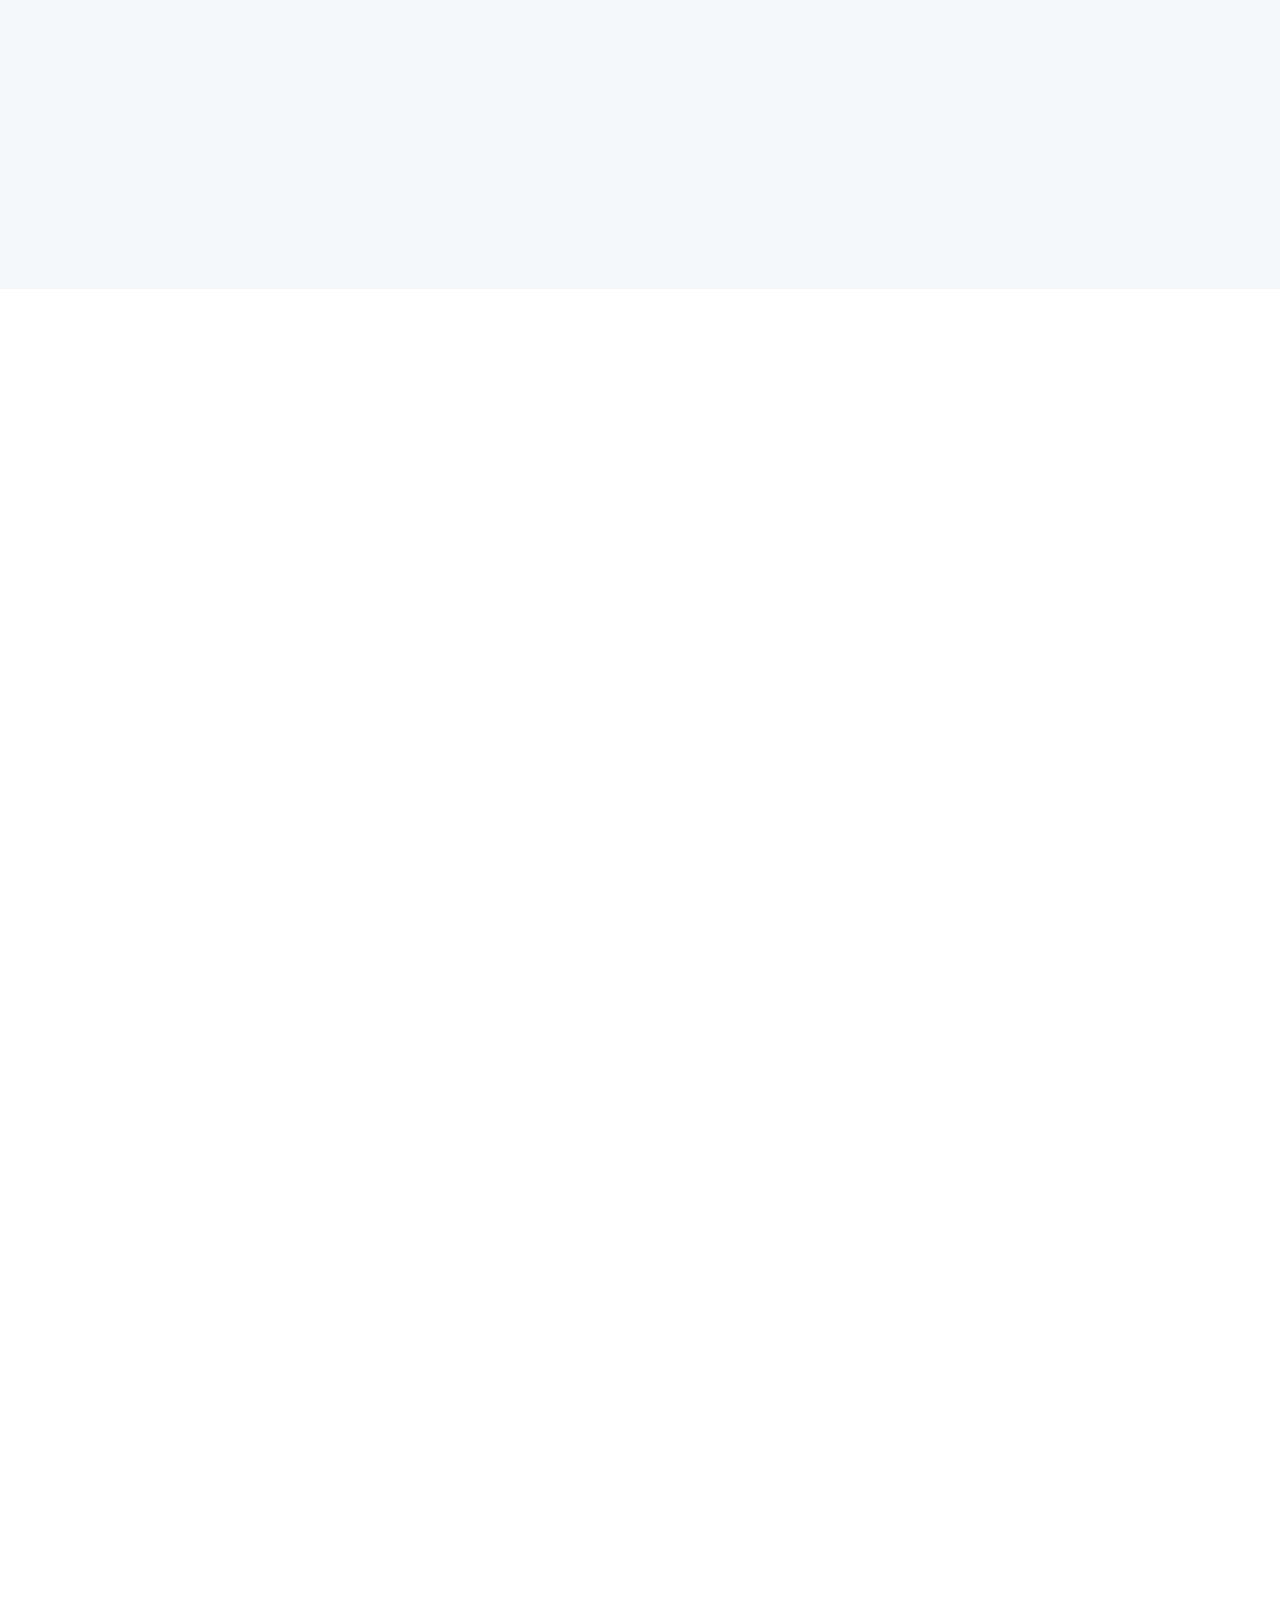
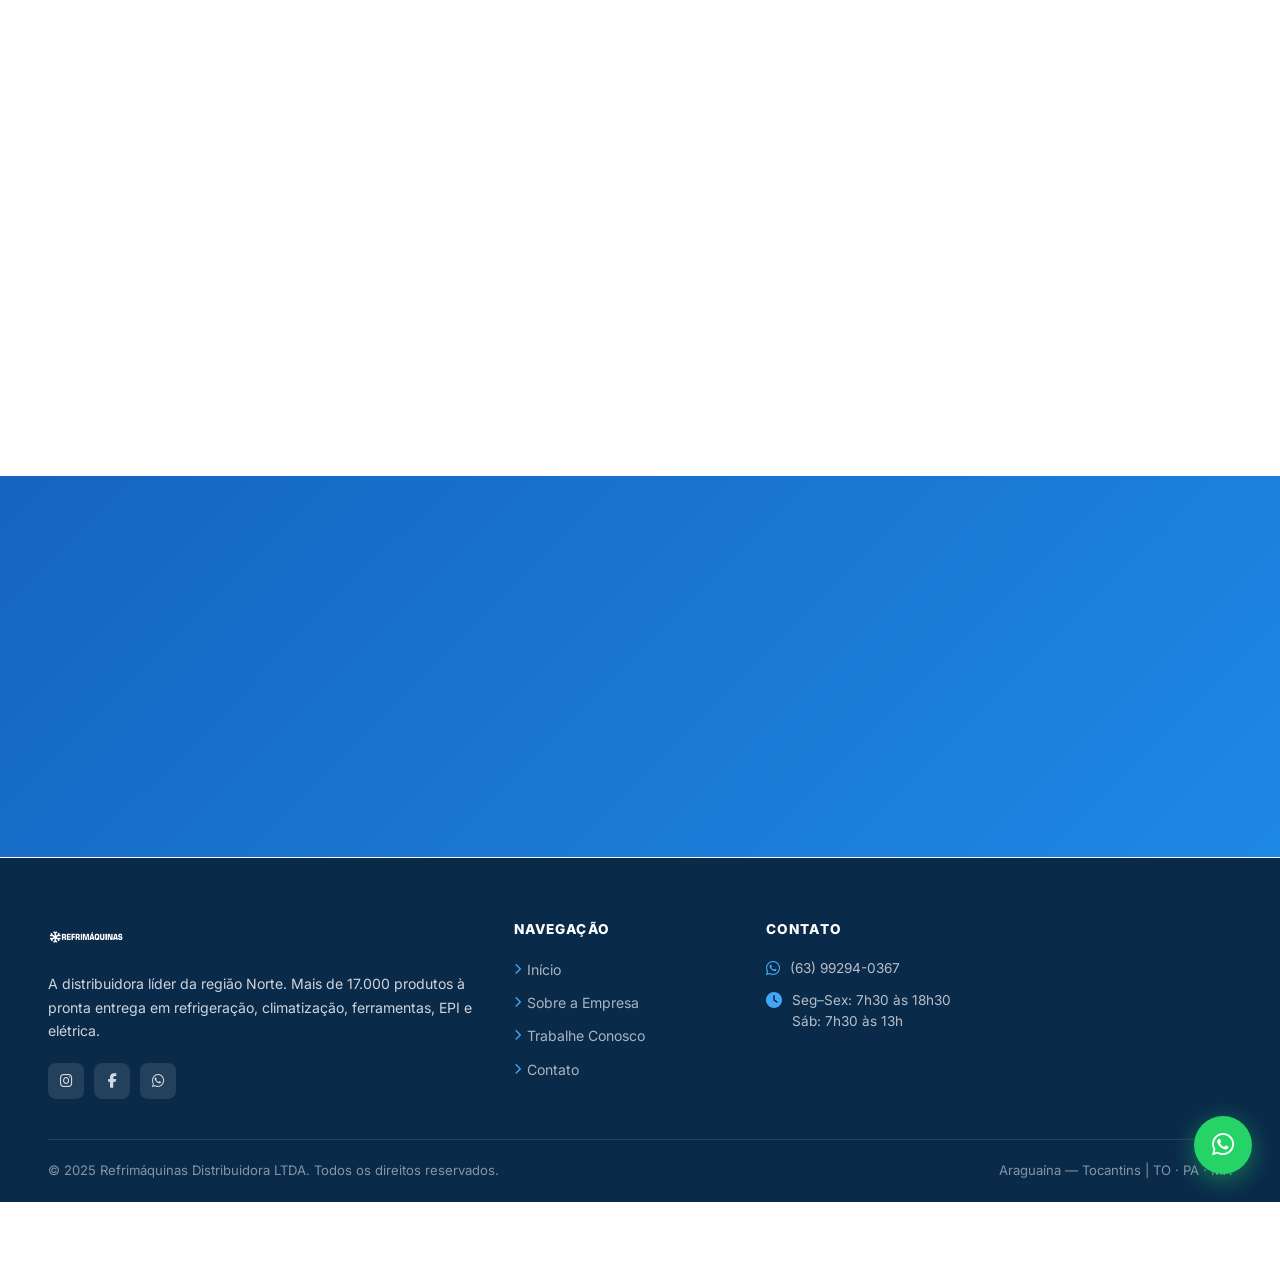
==== commit dc1c25f2: "Add files via upload" ====
--- a/index.html
+++ b/index.html
@@ -139,6 +139,8 @@
     <div class="brands-video-wrap">
       <video src="img/video-marcas.mp4?v=2" preload="none" loop muted playsinline class="brands-video" data-autoplay-on-view></video>
     </div>
+    </div>
+  </div>
   </div>
 </section>
 
@@ -195,6 +197,7 @@
       </a>
     </div>
   </div>
+  </div>
 </section>
 
 <!-- ========== DIFERENCIAIS ========== -->
@@ -229,6 +232,43 @@
         <div class="dif-title">Atendimento Personalizado</div>
         <div class="dif-desc">Mais do que vender, construímos relacionamentos de longo prazo com nossos clientes e parceiros.</div>
       </div>
+    </div>
+  </div>
+</section>
+
+<!-- ========== VIDEO ESTRUTURA ========== -->
+<section class="section-padding defer-render" aria-labelledby="estrutura-video-title">
+  <div class="container">
+    <div class="text-center">
+      <span class="badge">Nossa Estrutura</span>
+      <h2 class="section-title" id="estrutura-video-title">Conhe&ccedil;a nossa estrutura</h2>
+      <div class="divider"></div>
+      <p class="section-subtitle">Assista ao v&iacute;deo e veja de perto a estrutura da Refrim&aacute;quinas, nosso estoque e a forma como atendemos cada cliente.</p>
+    </div>
+
+    <div class="structure-video-wrap">
+      <button
+        class="structure-video-player"
+        type="button"
+        data-youtube-id="5EqOcAA538Q"
+        aria-label="Reproduzir video Conheca nossa estrutura da Refrimaquinas">
+        <img
+          class="structure-video-thumb"
+          src="https://i.ytimg.com/vi/5EqOcAA538Q/maxresdefault.jpg"
+          alt="Thumb do video Conheca nossa estrutura da Refrimaquinas"
+          loading="lazy" />
+        <span class="structure-video-overlay" aria-hidden="true"></span>
+        <span class="structure-video-play" aria-hidden="true"><i class="fas fa-play"></i></span>
+        <span class="structure-video-caption">Clique para assistir ao video completo</span>
+      </button>
+      <iframe
+        class="structure-video-frame"
+        src="https://www.youtube.com/embed/5EqOcAA538Q?rel=0&amp;modestbranding=1&amp;playsinline=1"
+        title="Conheça nossa estrutura - Refrimáquinas"
+        loading="lazy"
+        allow="accelerometer; autoplay; clipboard-write; encrypted-media; gyroscope; picture-in-picture; web-share"
+        referrerpolicy="strict-origin-when-cross-origin"
+        allowfullscreen></iframe>
     </div>
   </div>
 </section>
@@ -285,7 +325,14 @@
 
 <!-- ========== CTA BANNER ========== -->
 <section class="cta-banner defer-render" aria-label="Chamada para ação">
-  <div class="container" style="position:relative;z-index:2">
+  <div class="cta-banner-bg" aria-hidden="true">
+      <video class="cta-banner-video" autoplay muted loop playsinline preload="auto">
+        <source src="img/floco.mp4" type="video/mp4" />
+        <source src="img/floco.mov" type="video/quicktime" />
+      </video>
+  </div>
+  <div class="container">
+    <div class="cta-banner-content">
     <p class="cta-banner-title">Pronto para fazer seu pedido?</p>
     <p class="cta-banner-sub">Fale com nossa equipe agora mesmo e receba um orçamento personalizado. Atendemos via WhatsApp, telefone e e-mail.</p>
     <div class="cta-banner-btns">
@@ -296,6 +343,7 @@
         <i class="fas fa-envelope"></i> Enviar Mensagem
       </a>
     </div>
+  </div>
   </div>
 </section>
 
--- a/css/style.css
+++ b/css/style.css
@@ -630,11 +630,44 @@
 
 /* ---------- CTA Banner ---------- */
 .cta-banner {
-  background: linear-gradient(135deg, var(--azul-escuro) 0%, var(--azul-primario) 100%);
+  background: linear-gradient(135deg, var(--azul-primario) 0%, var(--azul-claro) 100%);
   padding: 72px 0;
   text-align: center;
   position: relative;
   overflow: hidden;
+  isolation: isolate;
+}
+.cta-banner-bg {
+  position: absolute;
+  inset: 0 auto 0 0;
+  width: clamp(240px, 42vw, 560px);
+  z-index: 0;
+  overflow: hidden;
+  pointer-events: none;
+}
+.cta-banner-bg::after {
+  content: '';
+  position: absolute;
+  inset: 0;
+  background: rgba(30, 136, 229, .58);
+}
+.cta-banner-video {
+  width: 100%;
+  height: 100%;
+  object-fit: cover;
+  object-position: left center;
+  opacity: .26;
+  filter: saturate(.75) brightness(.95);
+}
+.cta-banner .container {
+  position: relative;
+  z-index: 2;
+}
+.cta-banner-content {
+  width: 100%;
+  max-width: 920px;
+  margin: 0 auto;
+  padding-inline: clamp(0px, 2vw, 20px);
 }
 .cta-banner::before {
   content: '';
@@ -653,9 +686,22 @@
 .cta-banner-sub {
   font-size: 1.05rem;
   color: rgba(255,255,255,.78);
+  max-width: 760px;
+  margin-left: auto;
+  margin-right: auto;
   margin-bottom: 36px;
 }
-.cta-banner-btns { display: flex; justify-content: center; gap: 14px; flex-wrap: wrap; }
+.cta-banner-btns {
+  display: flex;
+  justify-content: center;
+  align-items: center;
+  gap: 14px;
+  flex-wrap: wrap;
+}
+.cta-banner-btns .btn {
+  flex: 0 1 320px;
+  max-width: 100%;
+}
 
 /* ---------- Footer ---------- */
 footer {
@@ -1303,6 +1349,97 @@
   height: auto;
   display: block;
   background: #dfe8f5;
+}
+
+.structure-video-wrap {
+  width: 100%;
+  max-width: 1300px;
+  margin: 40px auto 0;
+  position: relative;
+  display: grid;
+  aspect-ratio: 16 / 9;
+  min-height: clamp(260px, 48vw, 720px);
+  border-radius: var(--radius-lg);
+  overflow: hidden;
+  box-shadow: 0 18px 42px rgba(0,0,0,0.14);
+  background: #000;
+}
+
+.structure-video-player {
+  grid-area: 1 / 1;
+  position: relative;
+  width: 100%;
+  height: 100%;
+  padding: 0;
+  border: 0;
+  background: #000;
+  color: var(--branco);
+  display: block;
+  overflow: hidden;
+  text-align: left;
+  cursor: pointer;
+}
+
+.structure-video-thumb {
+  width: 100%;
+  height: 100%;
+  object-fit: cover;
+  display: block;
+  transition: transform .45s ease;
+}
+
+.structure-video-player:hover .structure-video-thumb,
+.structure-video-player:focus-visible .structure-video-thumb {
+  transform: scale(1.03);
+}
+
+.structure-video-overlay {
+  position: absolute;
+  inset: 0;
+  background: linear-gradient(180deg, rgba(10, 42, 74, .18) 0%, rgba(10, 42, 74, .08) 38%, rgba(10, 42, 74, .72) 100%);
+}
+
+.structure-video-play {
+  position: absolute;
+  top: 50%;
+  left: 50%;
+  transform: translate(-50%, -50%);
+  width: clamp(74px, 8vw, 108px);
+  height: clamp(74px, 8vw, 108px);
+  border-radius: 50%;
+  background: rgba(255, 218, 31, .96);
+  color: var(--azul-escuro);
+  display: inline-flex;
+  align-items: center;
+  justify-content: center;
+  font-size: clamp(1.4rem, 2.4vw, 2rem);
+  box-shadow: 0 18px 36px rgba(0,0,0,.22);
+  transition: transform .25s ease, box-shadow .25s ease;
+}
+
+.structure-video-player:hover .structure-video-play,
+.structure-video-player:focus-visible .structure-video-play {
+  transform: translate(-50%, -50%) scale(1.06);
+  box-shadow: 0 22px 40px rgba(0,0,0,.26);
+}
+
+.structure-video-caption {
+  position: absolute;
+  left: 24px;
+  right: 24px;
+  bottom: 24px;
+  font-size: clamp(.95rem, 1.6vw, 1.1rem);
+  font-weight: 700;
+  text-align: left;
+  text-shadow: 0 2px 10px rgba(0,0,0,.28);
+}
+
+.structure-video-frame {
+  grid-area: 1 / 1;
+  width: 100%;
+  height: 100%;
+  border: 0;
+  display: none;
 }
 
 
@@ -1354,6 +1491,16 @@
   .hero-content { max-width: 100%; }
   .hero-title { font-size: clamp(2rem, 8vw, 3.2rem); }
   .hero-desc { max-width: 62ch; }
+  .cta-banner-content {
+    max-width: 760px;
+    padding-inline: 12px;
+  }
+  .cta-banner-bg {
+    width: min(50vw, 420px);
+  }
+  .structure-video-wrap {
+    min-height: clamp(240px, 52vw, 560px);
+  }
   .hero-stats {
     display: grid;
     grid-template-columns: repeat(2, minmax(0, 1fr));
@@ -1413,6 +1560,22 @@
   .hero-cta .btn,
   .cta-banner-btns .btn,
   .btn-lg { width: 100%; }
+  .cta-banner-content {
+    max-width: 100%;
+    padding-inline: 0;
+  }
+  .cta-banner-bg {
+    width: 100%;
+  }
+  .cta-banner-bg::after {
+    background: rgba(30, 136, 229, .72);
+  }
+  .cta-banner-video {
+    opacity: .18;
+  }
+  .structure-video-wrap {
+    min-height: clamp(220px, 56vw, 420px);
+  }
   .hero-stats { grid-template-columns: 1fr; }
   .benefits-strip-inner {
     flex-direction: column;
@@ -1454,13 +1617,22 @@
   .brands-video-wrap {
     margin-top: 28px;
     border-radius: var(--radius-md);
-    aspect-ratio: 16 / 8.5;
+    overflow: hidden;
+  }
+  .structure-video-wrap {
+    margin-top: 28px;
+    border-radius: var(--radius-md);
+    min-height: clamp(210px, 58vw, 360px);
+  }
+  .structure-video-caption {
+    left: 20px;
+    right: 20px;
+    bottom: 20px;
   }
   .brands-video {
     width: 100%;
-    height: 100%;
-    object-fit: cover;
-    object-position: center;
+    height: auto;
+    object-fit: contain;
   }
 }
 
@@ -1508,6 +1680,20 @@
     aspect-ratio: 16 / 10;
     min-height: 200px;
   }
+  .structure-video-frame {
+    min-height: 0;
+  }
+  .structure-video-caption {
+    left: 16px;
+    right: 16px;
+    bottom: 16px;
+    font-size: .9rem;
+  }
+  .structure-video-play {
+    width: 72px;
+    height: 72px;
+    font-size: 1.2rem;
+  }
   .whatsapp-float {
     width: 54px;
     height: 54px;
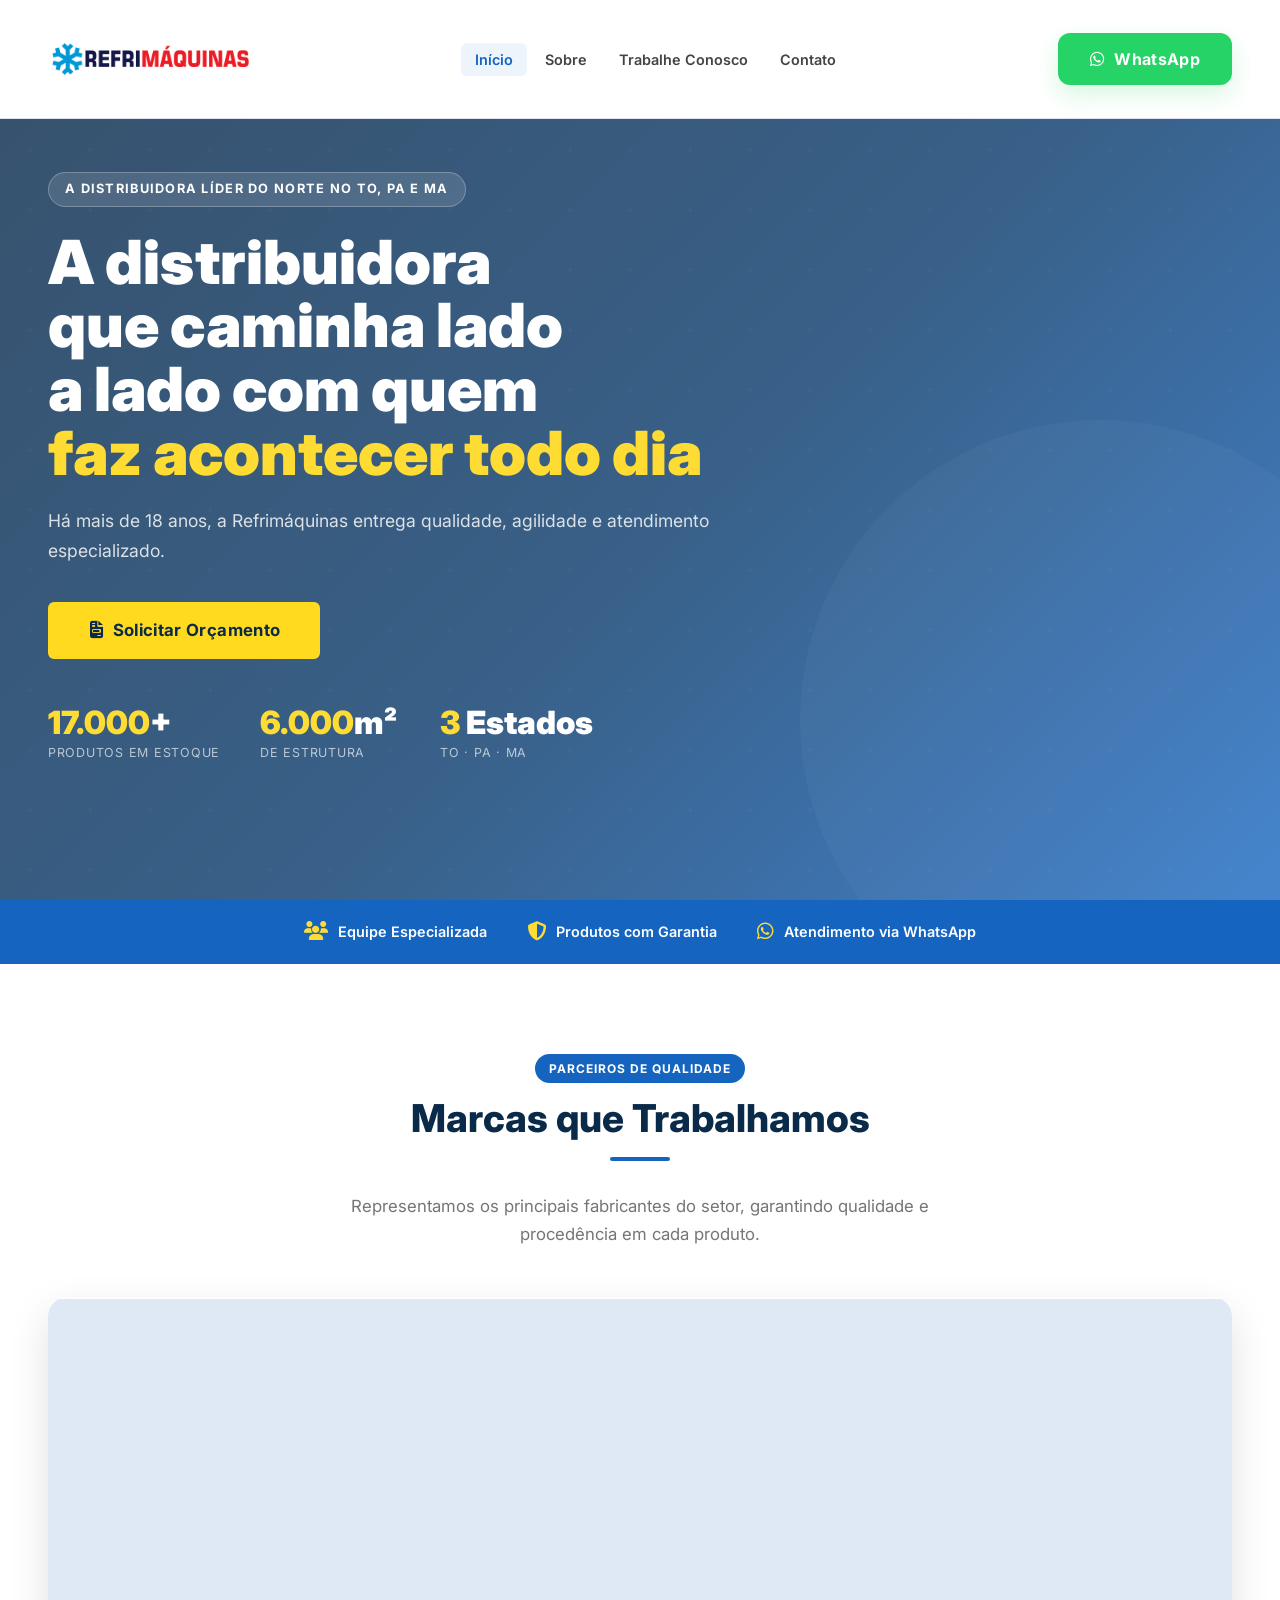
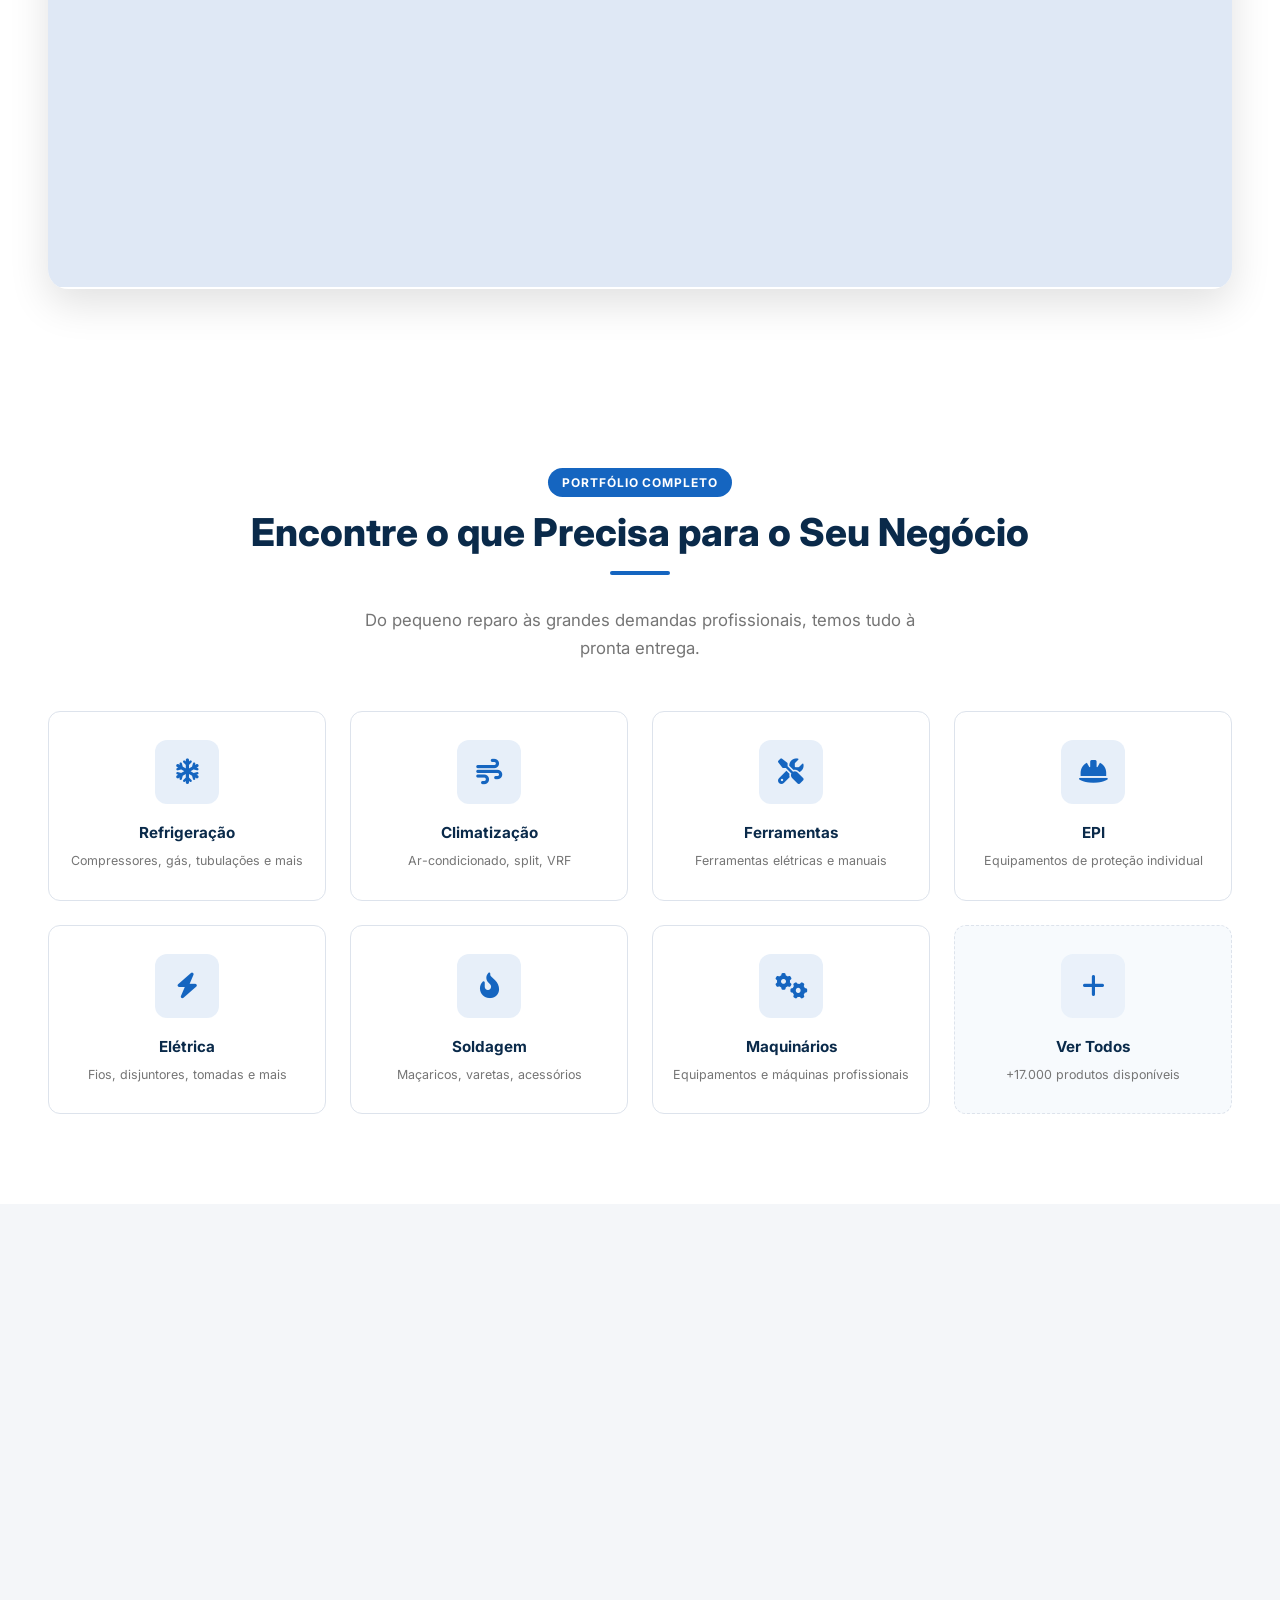
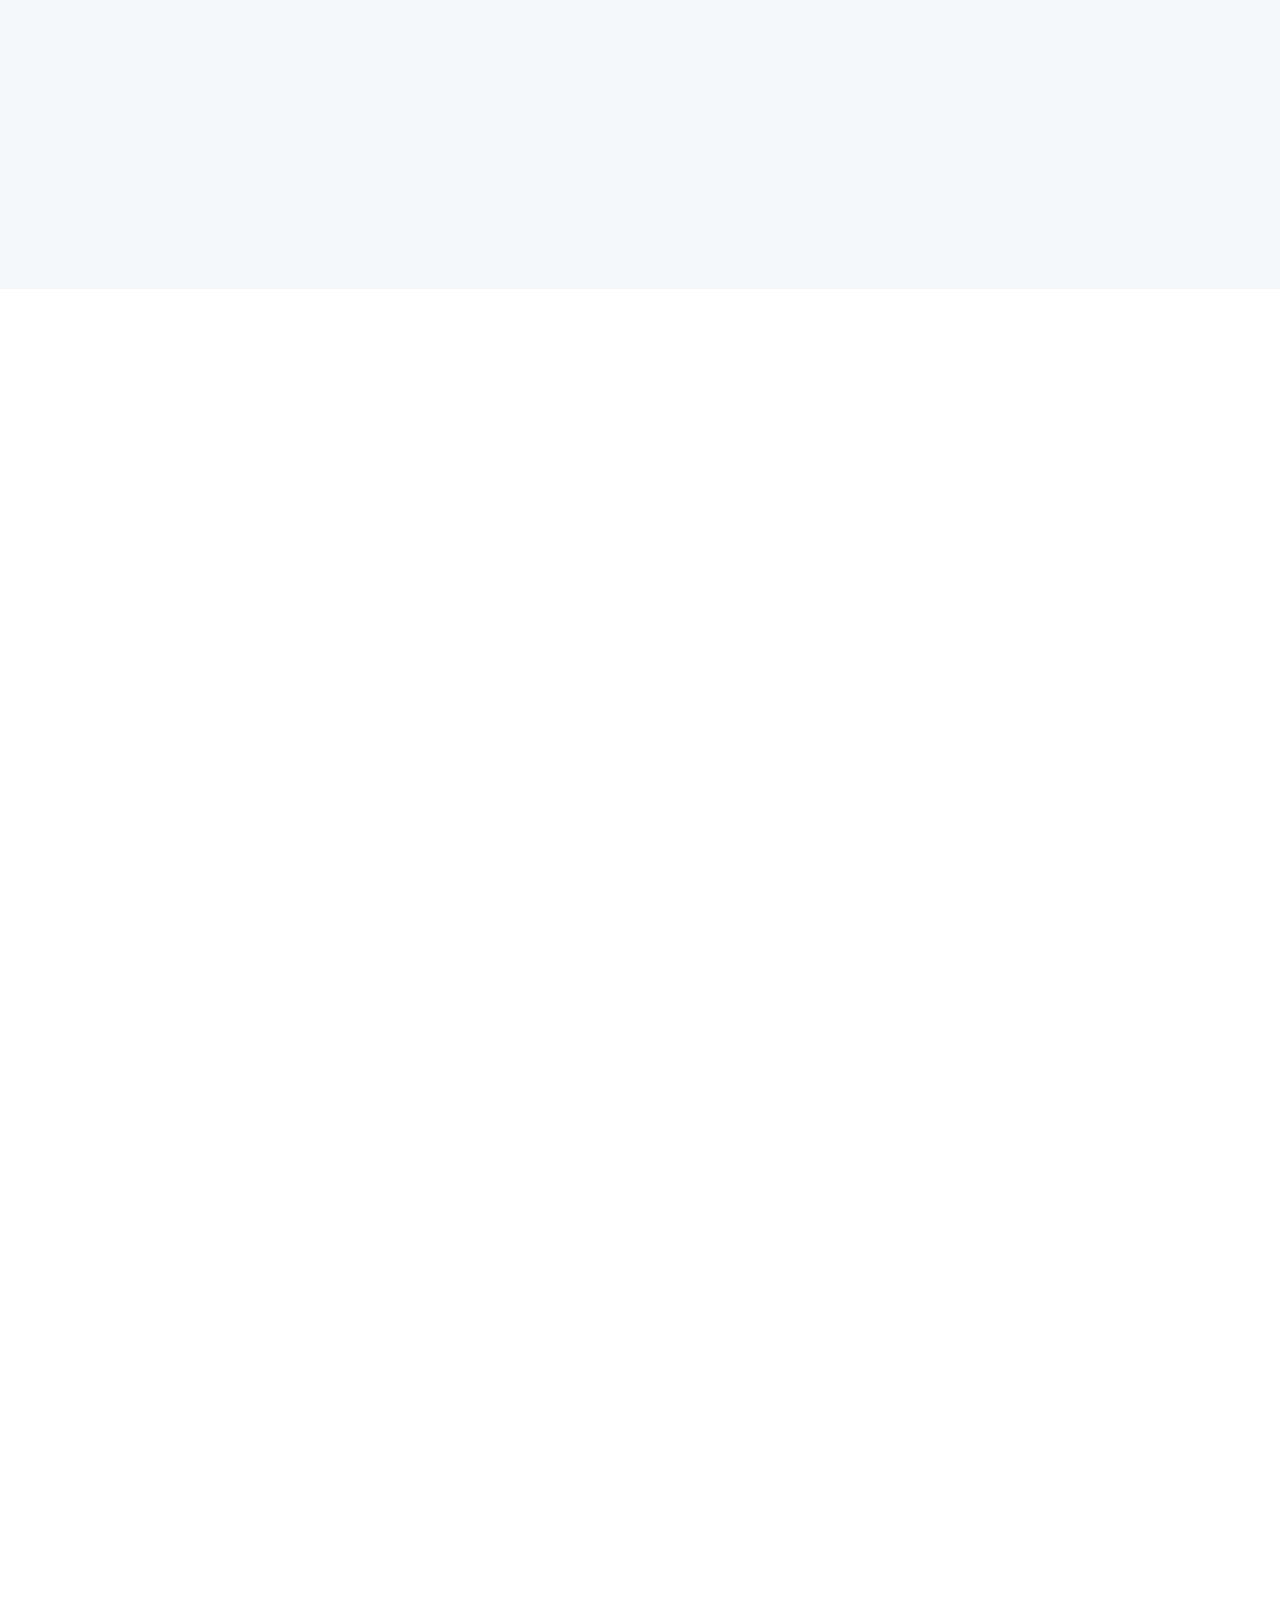
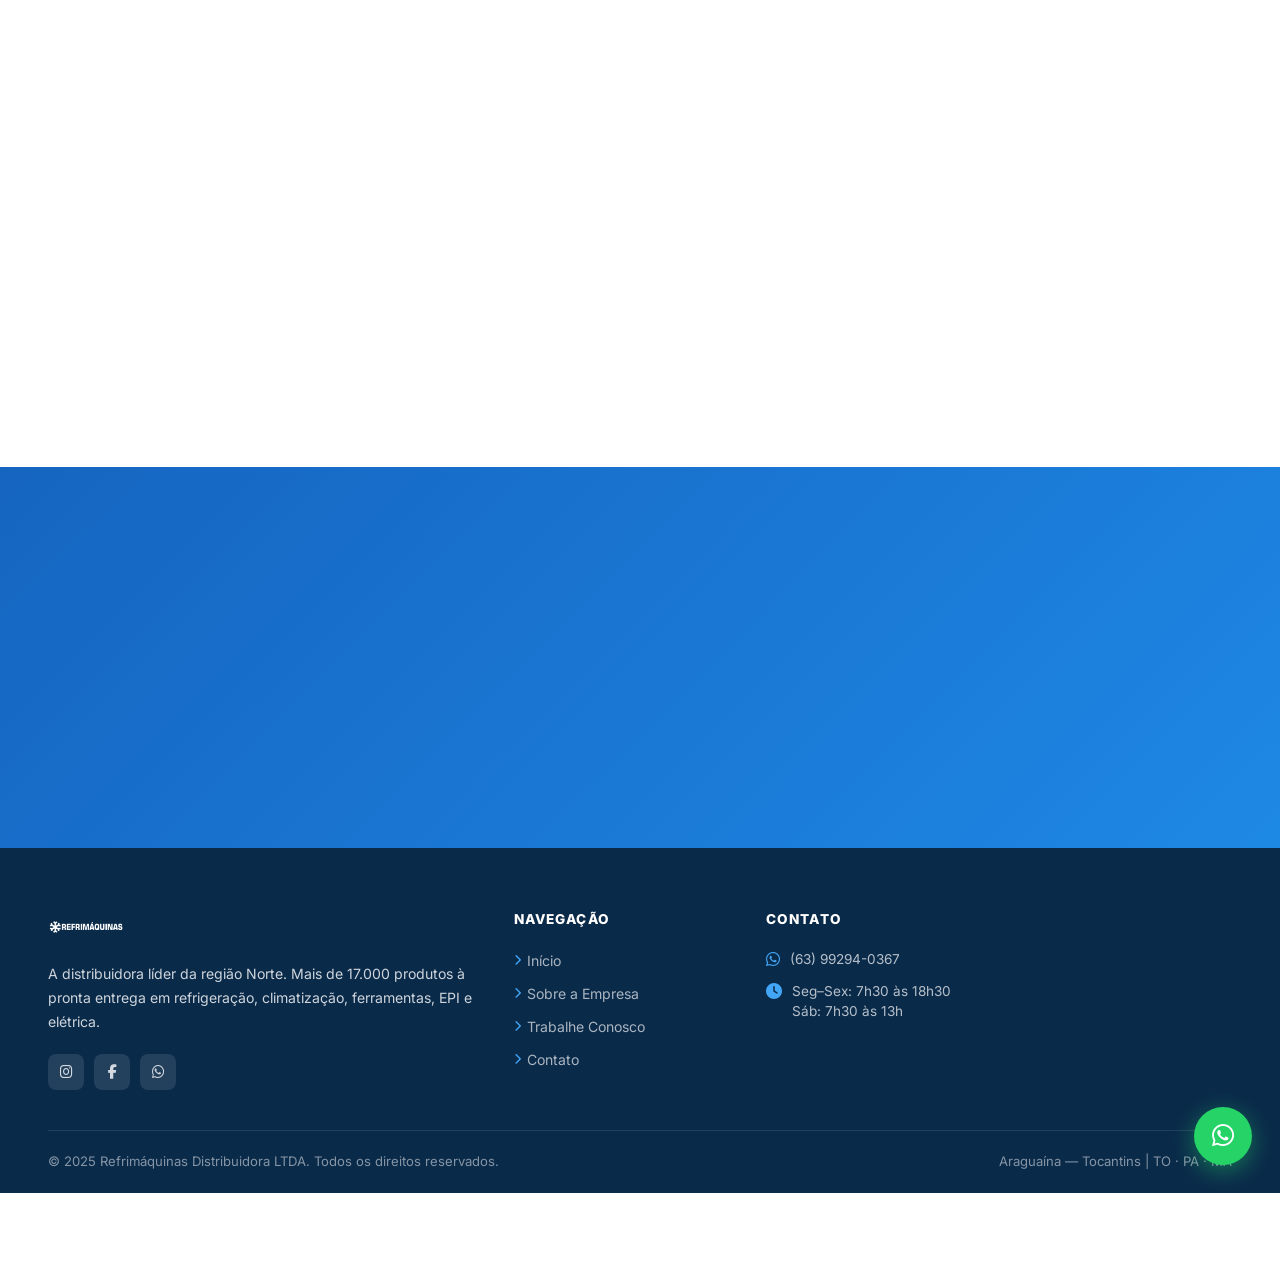
==== commit 07a86c21: "Add files via upload" ====
--- a/index.html
+++ b/index.html
@@ -129,7 +129,7 @@
 </div>
 
 <!-- ========== MARCAS ========== -->
-<section class="section-padding diferenciais-bg defer-render" aria-labelledby="marcas-title">
+<section class="section-padding diferenciais-bg brands-section defer-render" aria-labelledby="marcas-title">
   <div class="container text-center">
     <span class="badge">Parceiros de Qualidade</span>
     <h2 class="section-title" id="marcas-title">Marcas que Trabalhamos</h2>
@@ -137,10 +137,8 @@
     <p class="section-subtitle">Representamos os principais fabricantes do setor, garantindo qualidade e procedência em cada produto.</p>
 
     <div class="brands-video-wrap">
-      <video src="img/video-marcas.mp4?v=2" preload="none" loop muted playsinline class="brands-video" data-autoplay-on-view></video>
-    </div>
-    </div>
-  </div>
+      <video src="img/video-marcas.mp4?v=2" poster="img/video-marcas-poster.jpg" preload="metadata" loop muted playsinline class="brands-video" data-autoplay-on-view></video>
+    </div>
   </div>
 </section>
 
--- a/css/style.css
+++ b/css/style.css
@@ -226,6 +226,32 @@
 .btn-lg { padding: 16px 38px; font-size: 1.05rem; }
 .btn-sm { padding: 9px 20px; font-size: .85rem; }
 
+/* ---------- Centralizacao de icones ---------- */
+.btn > i,
+.navbar-toggle > i,
+.logo-icon > i,
+.hero-icon-card > i,
+.cat-icon > i,
+.dif-icon > i,
+.contact-info-icon > i,
+.valor-icon > i,
+.beneficio-icon > i,
+.team-card-icon > i,
+.blog-card-img > i,
+.whatsapp-float > i,
+.scroll-top > i,
+.structure-video-play > i,
+.feature-list-item > div:first-child > i,
+.culture-highlight-item > div:first-child > i,
+.store-grid > div > div:first-child > div:first-child > i {
+  display: inline-flex;
+  align-items: center;
+  justify-content: center;
+  width: 1em;
+  height: 1em;
+  line-height: 1;
+}
+
 /* ---------- Navbar ---------- */
 .navbar {
   position: fixed;
@@ -537,6 +563,7 @@
 
 /* ---------- Diferenciais ---------- */
 .diferenciais-bg { background: var(--cinza-bg); }
+.brands-section { background: var(--branco); }
 
 .dif-grid {
   display: grid;
@@ -609,7 +636,23 @@
   transition: all var(--transicao);
 }
 .depo-card:hover { transform: translateY(-4px); box-shadow: var(--sombra-media); }
-.depo-stars { color: #ffc107; font-size: .9rem; margin-bottom: 12px; }
+.depo-stars {
+  color: #ffc107;
+  font-size: .9rem;
+  margin-bottom: 12px;
+  display: flex;
+  align-items: center;
+  justify-content: center;
+  gap: 2px;
+}
+.depo-stars > i {
+  display: inline-flex;
+  align-items: center;
+  justify-content: center;
+  width: 1em;
+  height: 1em;
+  line-height: 1;
+}
 .depo-text {
   font-size: .9rem;
   color: var(--cinza-medio);
@@ -644,6 +687,8 @@
   z-index: 0;
   overflow: hidden;
   pointer-events: none;
+  -webkit-mask-image: linear-gradient(90deg, #000 0%, #000 78%, transparent 100%);
+  mask-image: linear-gradient(90deg, #000 0%, #000 78%, transparent 100%);
 }
 .cta-banner-bg::after {
   content: '';
@@ -699,7 +744,8 @@
   flex-wrap: wrap;
 }
 .cta-banner-btns .btn {
-  flex: 0 1 320px;
+  flex: 0 0 auto;
+  min-width: min(100%, 280px);
   max-width: 100%;
 }
 
@@ -1339,7 +1385,7 @@
   border-radius: var(--radius-lg);
   overflow: hidden;
   box-shadow: 0 15px 40px rgba(0,0,0,0.12);
-  background: #000;
+  background: var(--branco);
   font-size: 0;
   line-height: 0;
 }
@@ -1349,6 +1395,7 @@
   height: auto;
   display: block;
   background: #dfe8f5;
+  clip-path: inset(2px 0 2px 0);
 }
 
 .structure-video-wrap {
@@ -1565,13 +1612,29 @@
     padding-inline: 0;
   }
   .cta-banner-bg {
-    width: 100%;
+    width: min(78vw, 360px);
   }
   .cta-banner-bg::after {
     background: rgba(30, 136, 229, .72);
   }
   .cta-banner-video {
     opacity: .18;
+  }
+  .cta-banner-btns {
+    display: grid;
+    grid-template-columns: 1fr;
+    gap: 12px;
+    width: 100%;
+    max-width: 420px;
+    margin: 0 auto;
+  }
+  .cta-banner-btns .btn {
+    min-width: 0;
+    min-height: 58px;
+    padding: 16px 20px;
+  }
+  .cta-banner-sub {
+    margin-bottom: 28px;
   }
   .structure-video-wrap {
     min-height: clamp(220px, 56vw, 420px);
@@ -1583,6 +1646,7 @@
     gap: 14px;
   }
   .benefit-item { justify-content: flex-start; text-align: left; }
+  .dif-icon { margin: 0 auto 18px; }
   .footer-bottom { flex-direction: column; text-align: center; }
   .feature-list-item,
   .culture-highlight-item,
@@ -1615,9 +1679,15 @@
     margin-bottom: 0;
   }
   .brands-video-wrap {
-    margin-top: 28px;
-    border-radius: var(--radius-md);
+    width: 100vw;
+    max-width: none;
+    margin: 28px calc(50% - 50vw) 0;
+    border-radius: 0;
     overflow: hidden;
+    aspect-ratio: auto;
+    min-height: clamp(86px, 24vw, 124px);
+    background: var(--branco);
+    box-shadow: 0 12px 28px rgba(10,42,74,.12);
   }
   .structure-video-wrap {
     margin-top: 28px;
@@ -1630,9 +1700,13 @@
     bottom: 20px;
   }
   .brands-video {
-    width: 100%;
-    height: auto;
-    object-fit: contain;
+    width: 112%;
+    max-width: none;
+    height: clamp(86px, 24vw, 124px);
+    margin-left: -6%;
+    object-fit: cover;
+    object-position: center;
+    clip-path: inset(3px 0 3px 0);
   }
 }
 
@@ -1648,6 +1722,15 @@
   .section-subtitle { margin-bottom: 32px; }
   .btn { width: 100%; }
   .cta-banner { padding: 56px 0; }
+  .cta-banner-bg {
+    width: min(82vw, 300px);
+  }
+  .contact-info-icon,
+  .feature-list-item > div:first-child,
+  .culture-highlight-item > div:first-child {
+    align-self: center;
+    margin-inline: auto;
+  }
   .feature-list-item,
   .culture-highlight-item,
   .contact-info-card {
@@ -1677,8 +1760,14 @@
     max-height: 280px;
   }
   .brands-video-wrap {
-    aspect-ratio: 16 / 10;
-    min-height: 200px;
+    margin-top: 24px;
+    min-height: clamp(90px, 26vw, 118px);
+  }
+  .brands-video {
+    width: 118%;
+    height: clamp(90px, 26vw, 118px);
+    margin-left: -9%;
+    clip-path: inset(3px 0 3px 0);
   }
   .structure-video-frame {
     min-height: 0;
